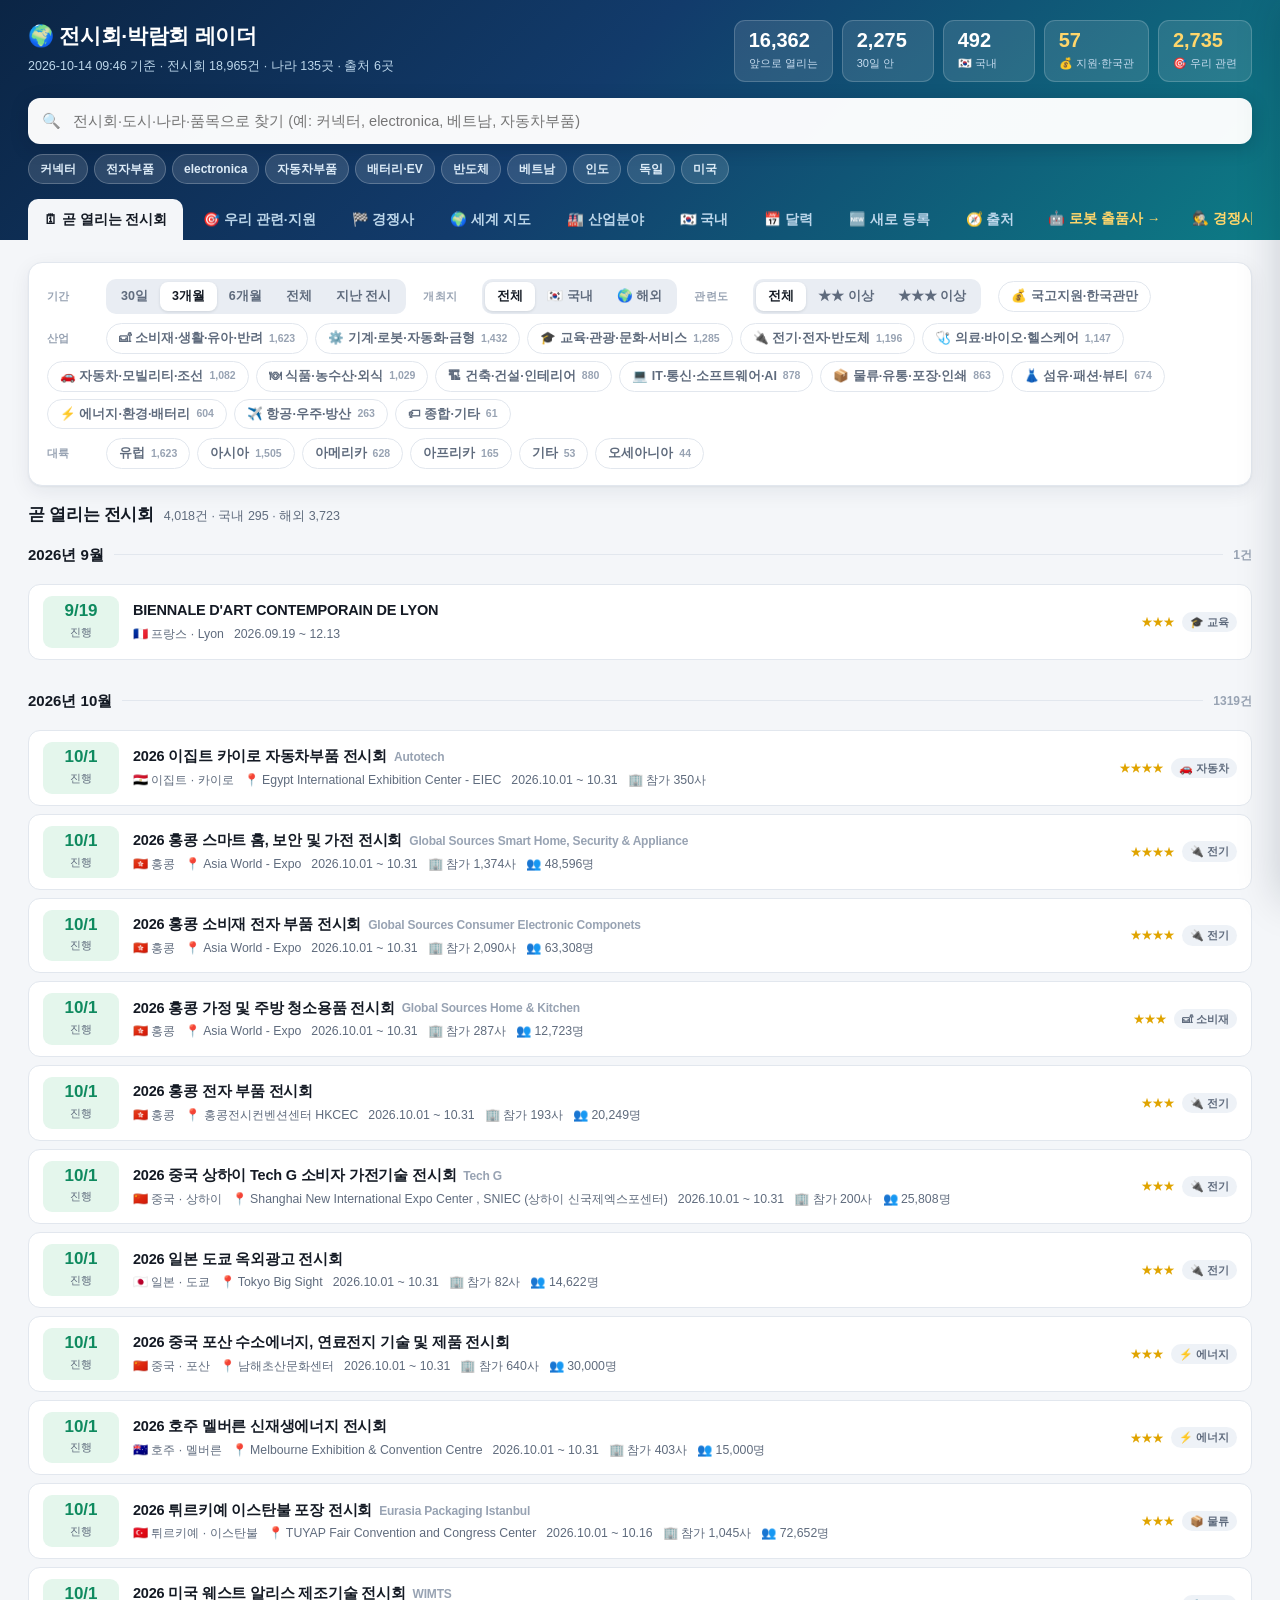
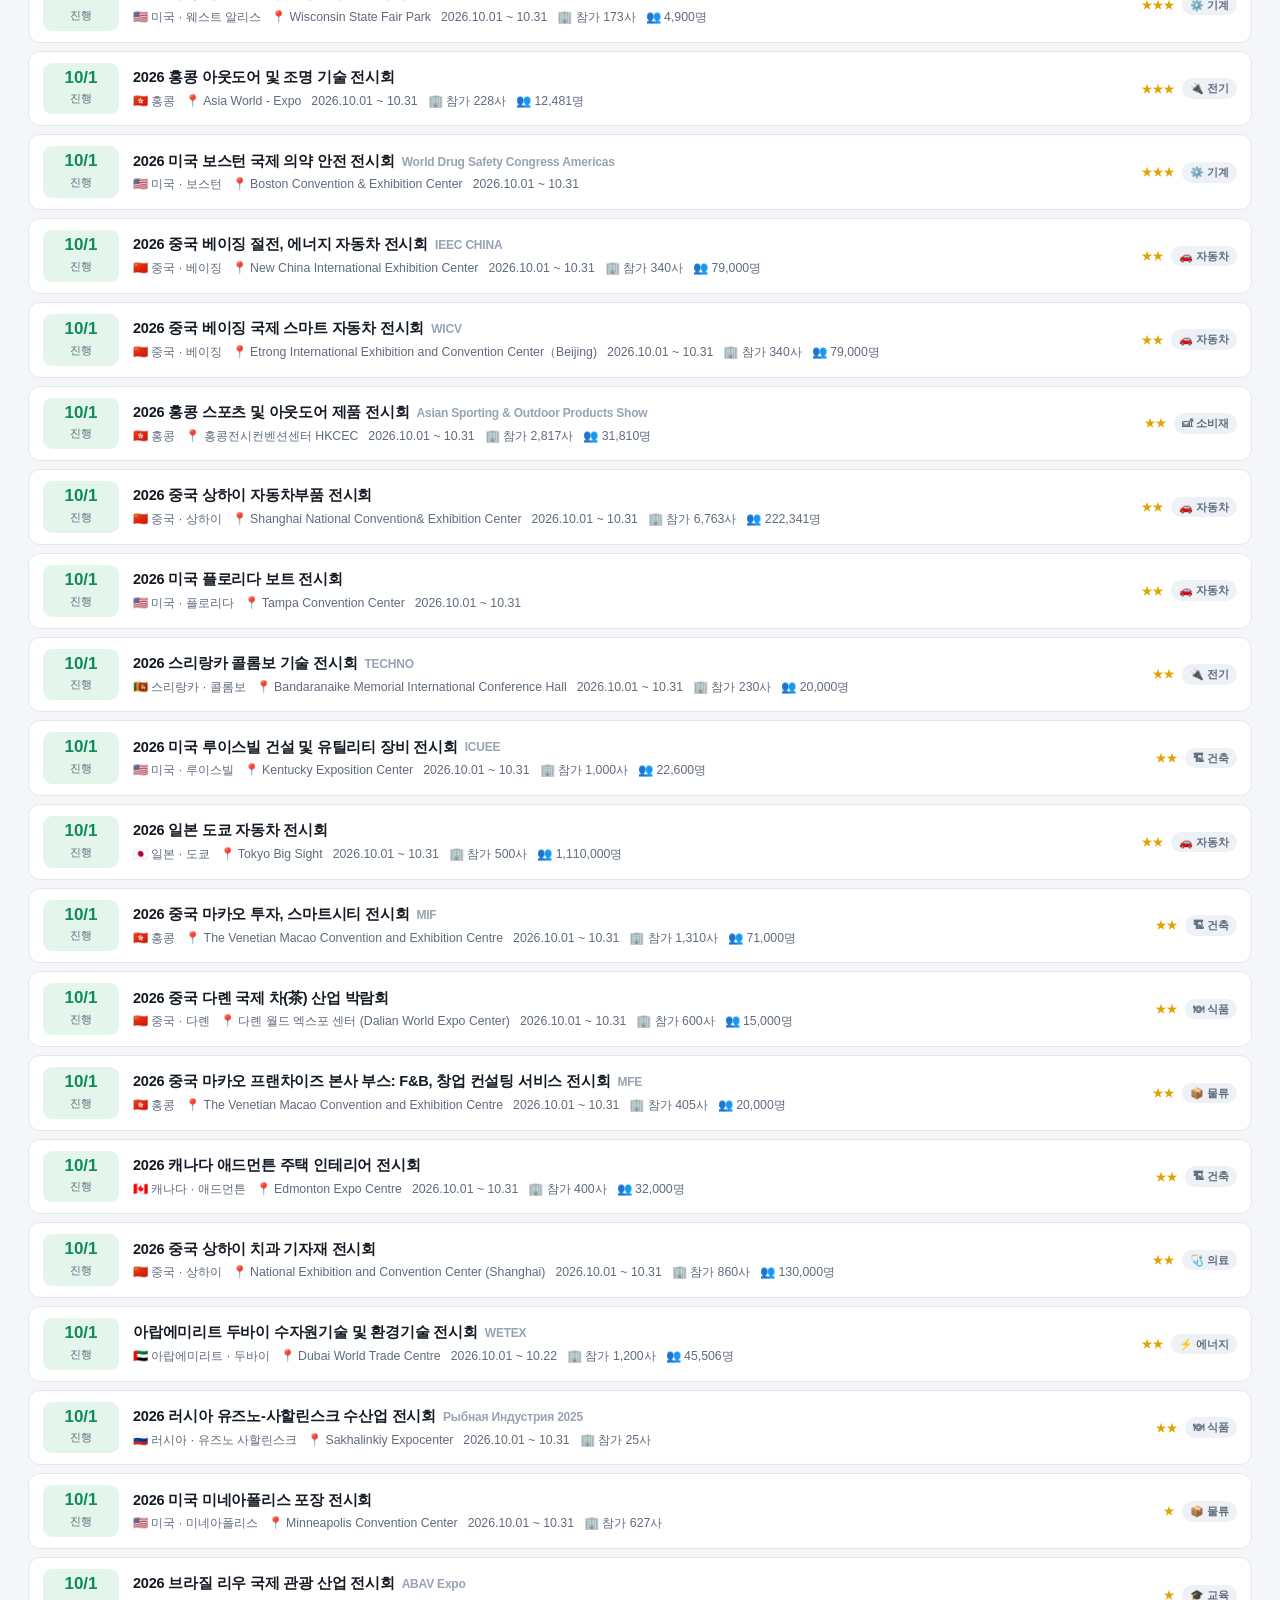
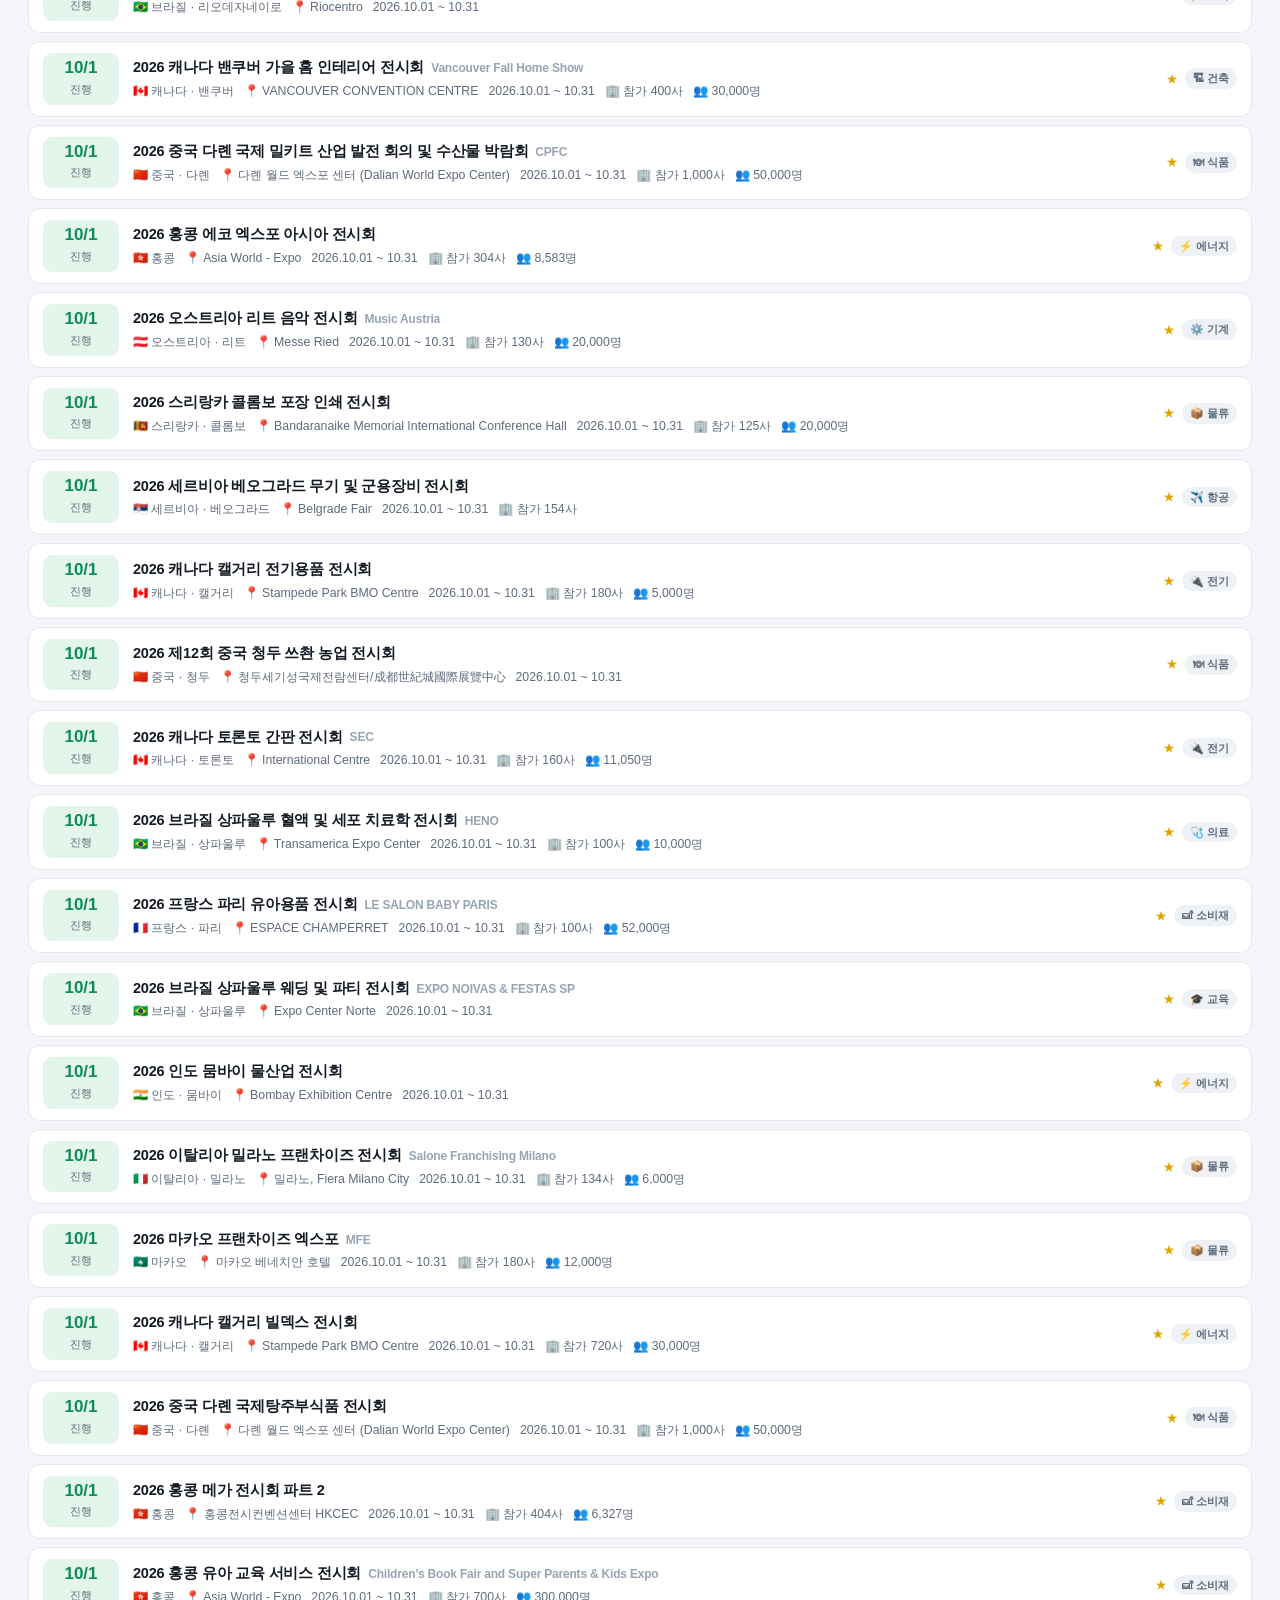
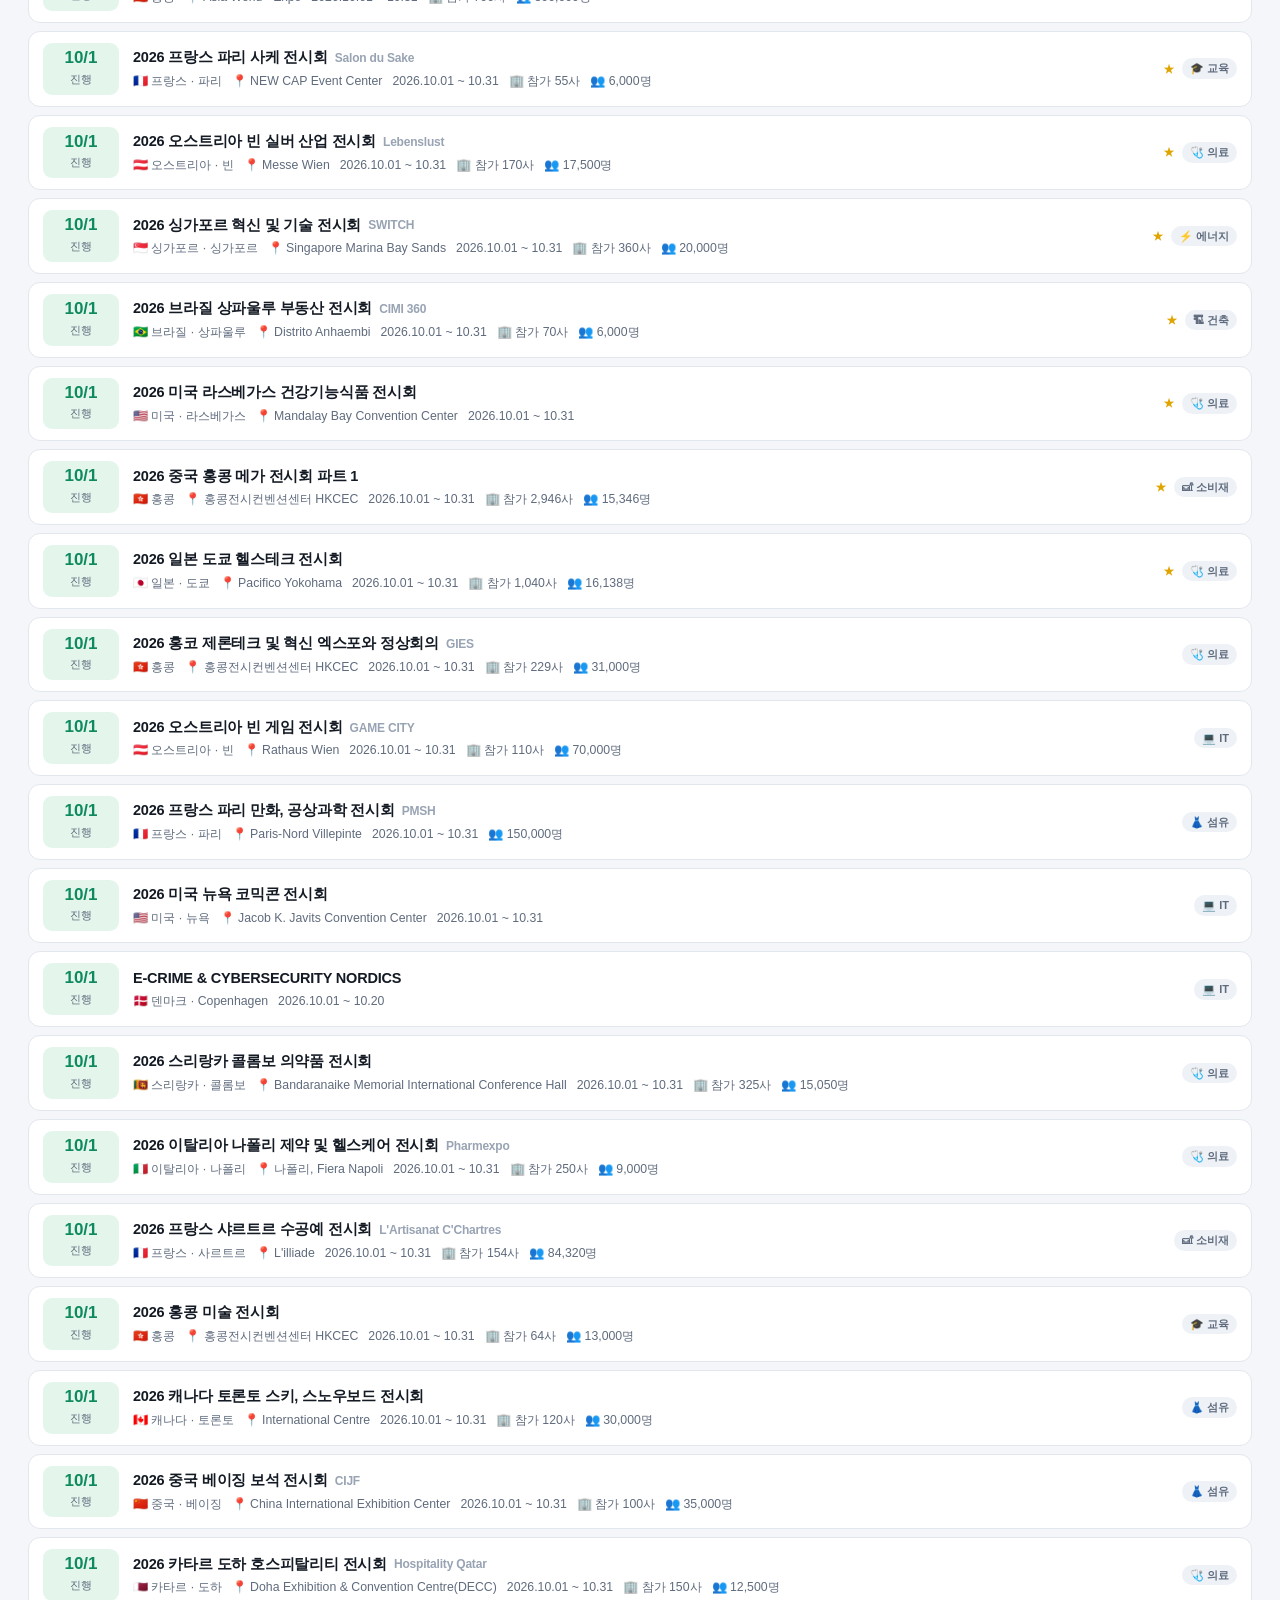
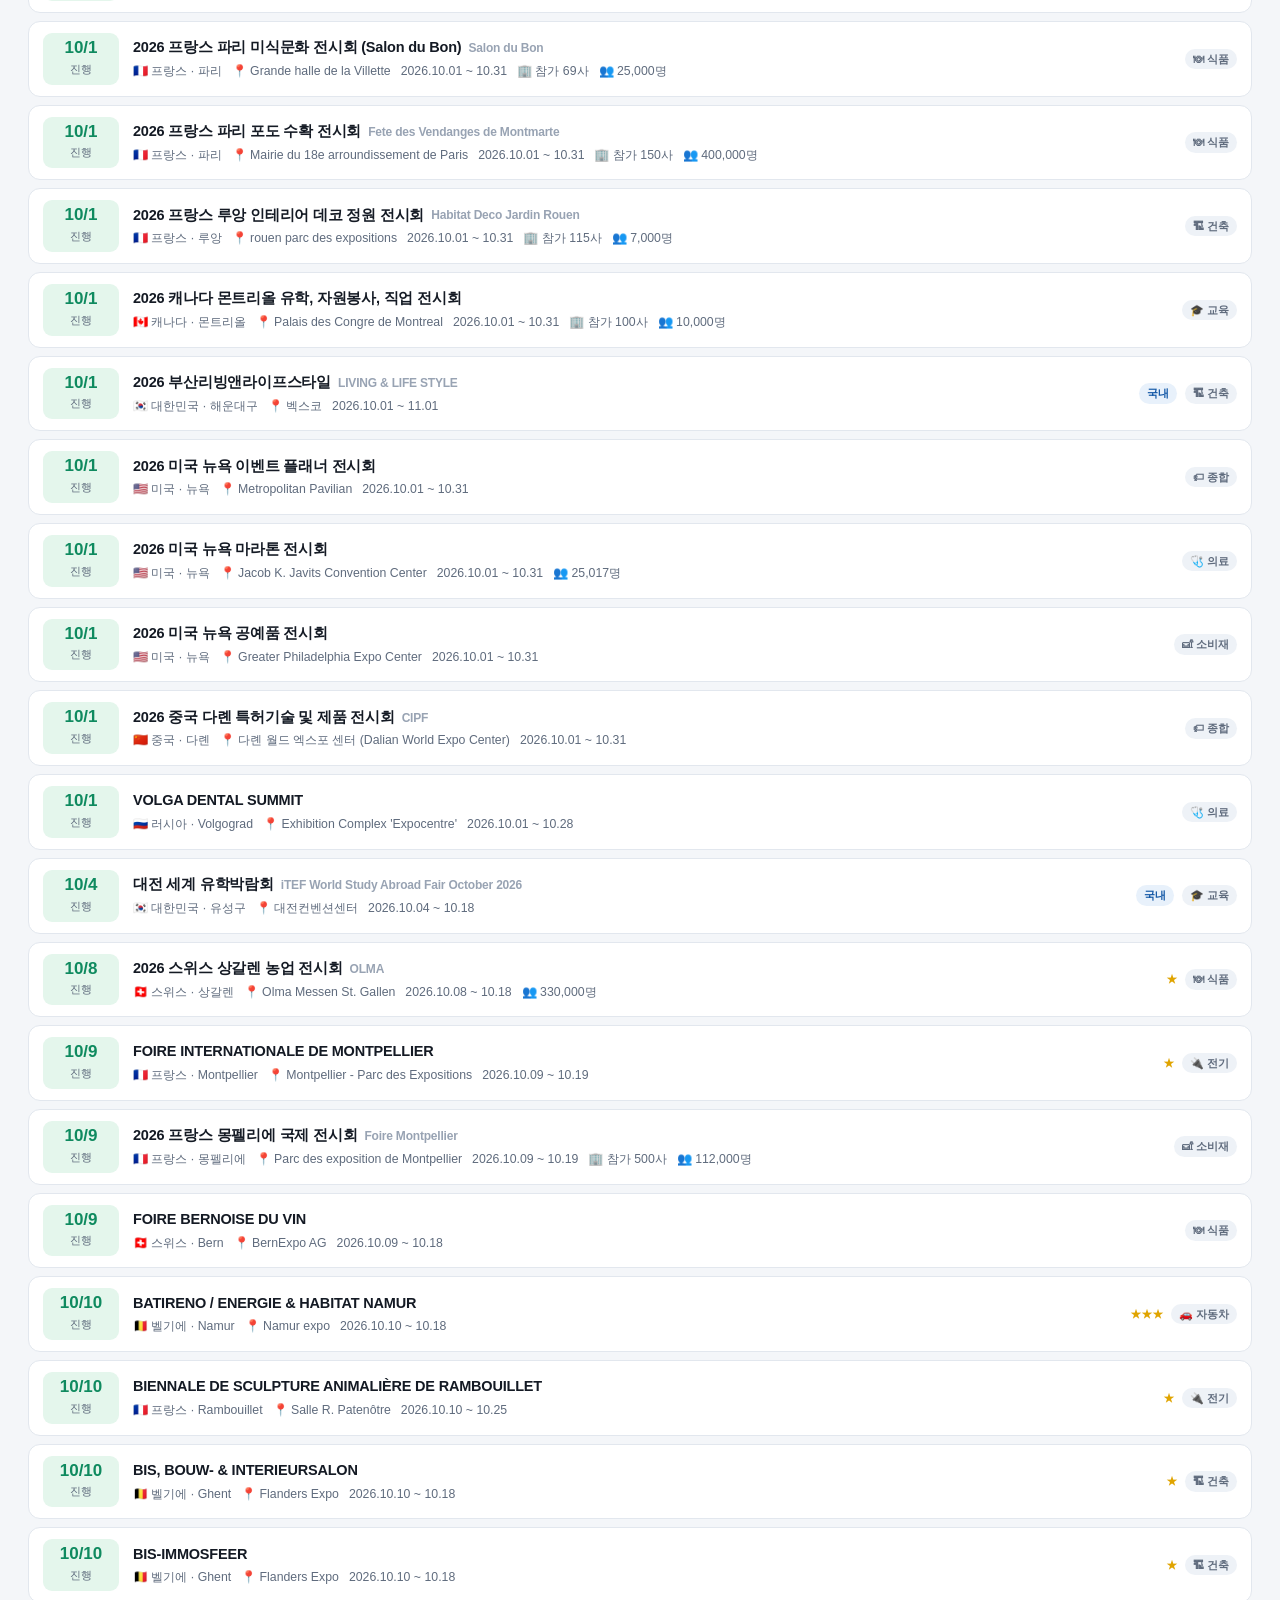
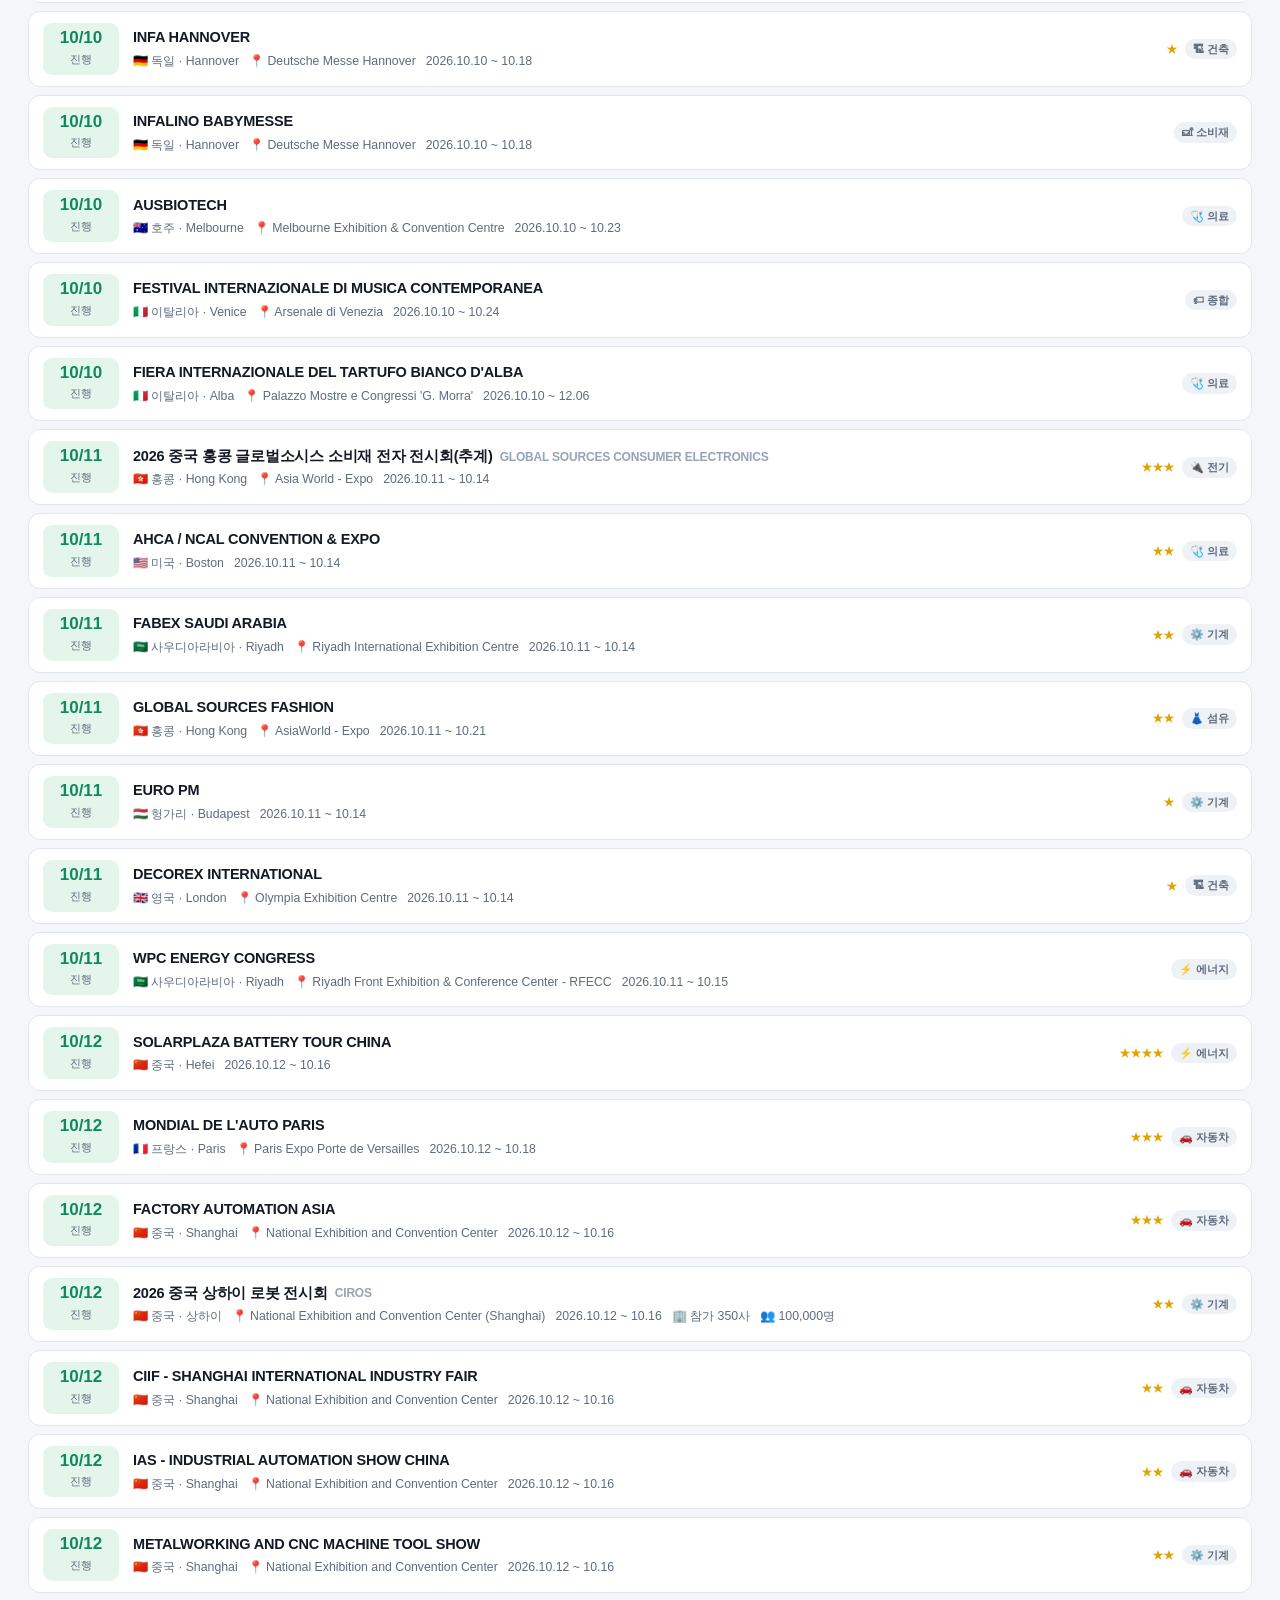
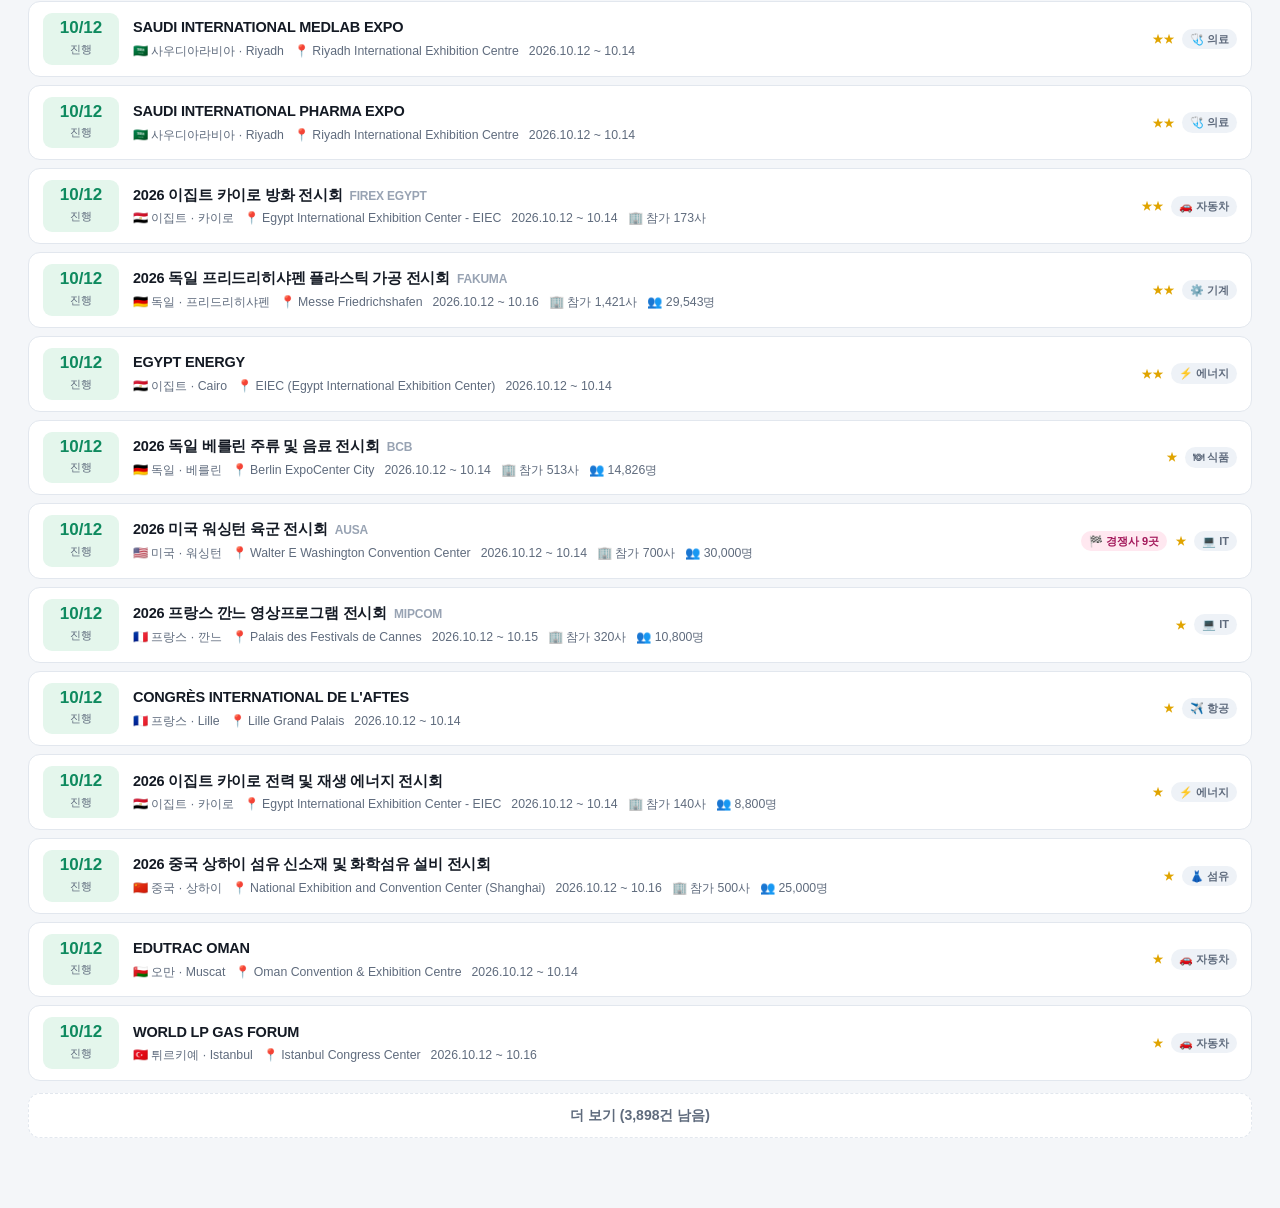
==== index.html @ 95dfa9ca "데이터 갱신 2026-10-14" ====
<!DOCTYPE html>
<html lang="ko">
<head>
<meta charset="utf-8">
<meta name="viewport" content="width=device-width,initial-scale=1">
<title>전시회·박람회 레이더</title>
<link rel="stylesheet" href="styles.css?v=202610140946">
</head>
<body>
<header>
  <div class="hd-top">
    <div class="brand">
      <h1>🌍 전시회·박람회 레이더</h1>
      <p id="subline">불러오는 중…</p>
    </div>
    <div class="kpis" id="kpis"></div>
  </div>
  <div class="gsearch">
    <div class="gsbox">
      <span class="gsicon">🔍</span>
      <input id="gq" type="search" autocomplete="off" spellcheck="false"
             placeholder="전시회·도시·나라·품목으로 찾기 (예: 커넥터, electronica, 베트남, 자동차부품)">
      <button id="gclear" title="지우기" hidden>✕</button>
    </div>
    <div class="gchips" id="gchips"></div>
  </div>
  <nav class="tabs" id="tabs">
    <button data-tab="soon" class="on">🗓 곧 열리는 전시회</button>
    <button data-tab="pick">🎯 우리 관련·지원</button>
    <button data-tab="riv">🏁 경쟁사</button>
    <button data-tab="map">🌍 세계 지도</button>
    <button data-tab="ind">🏭 산업분야</button>
    <button data-tab="kr">🇰🇷 국내</button>
    <button data-tab="cal">📅 달력</button>
    <button data-tab="new">🆕 새로 등록</button>
    <button data-tab="src">🧭 출처</button>
    <a class="tablink" href="robots.html">🤖 로봇 출품사 →</a>
    <a class="tablink" href="traces.html">🕵️ 경쟁사 흔적 →</a>
  </nav>
</header>

<main id="main"></main>

<div class="scrim" id="scrim"></div>
<aside class="drawer" id="drawer"></aside>
<div class="maptip" id="maptip" hidden></div>

<script src="app-data.js?v=202610140946"></script>
<script src="app-geo.js?v=202610140946"></script>
<script src="app.js?v=202610140946"></script>
</body>
</html>
---- styles.css ----
:root{
  --bg:#f4f6f9; --card:#fff; --line:#e2e7ee; --ink:#141a24; --muted:#5f6b7d; --dim:#98a3b3;
  --brand:#1257a6; --brand-soft:#e8f1fb; --ok:#0f8a5f; --warn:#c77700; --danger:#cf3b3b;
  --kr:#1257a6; --ov:#0d7c86;
  --shadow:0 1px 2px rgba(15,30,60,.05), 0 6px 20px rgba(15,30,60,.07);
  --r:14px;
}
*{box-sizing:border-box}
body{margin:0;background:var(--bg);color:var(--ink);
  font-family:-apple-system,BlinkMacSystemFont,"Apple SD Gothic Neo","Pretendard","Noto Sans KR",sans-serif;
  font-size:14px;line-height:1.5;-webkit-font-smoothing:antialiased}
a{color:inherit;text-decoration:none}
button{font:inherit;cursor:pointer;color:inherit}

/* ---------- 헤더 ---------- */
header{background:linear-gradient(135deg,#0b2545,#123b6b 45%,#0d7c86);color:#fff;padding:20px 28px 0}
.hd-top{display:flex;align-items:flex-start;justify-content:space-between;gap:20px;flex-wrap:wrap;max-width:1480px;margin:0 auto}
.brand h1{margin:0;font-size:21px;letter-spacing:-.3px}
.brand p{margin:5px 0 0;color:#bcd6ea;font-size:12.5px}
.kpis{display:flex;gap:9px;flex-wrap:wrap}
.kpi{background:rgba(255,255,255,.11);border:1px solid rgba(255,255,255,.18);border-radius:11px;
  padding:8px 14px;min-width:92px;color:#fff;text-align:left}
.kpi:hover{background:rgba(255,255,255,.2)}
.kpi b{display:block;font-size:20px;line-height:1.15}
.kpi span{font-size:11px;color:#c7dcef}
.kpi.hot b{color:#ffd66b}
.gsearch{max-width:1480px;margin:16px auto 0}
.gsbox{display:flex;align-items:center;gap:10px;background:rgba(255,255,255,.97);border-radius:12px;
  padding:0 14px;height:46px;box-shadow:0 4px 18px rgba(6,20,40,.22)}
.gsicon{font-size:15px;opacity:.65}
.gsbox input{flex:1;border:0;outline:0;background:transparent;font:inherit;font-size:14.5px;color:var(--ink);height:100%;min-width:0}
.gsbox input::-webkit-search-cancel-button{display:none}
#gclear{border:0;background:#eef1f5;color:var(--muted);border-radius:7px;width:24px;height:24px;font-size:12px}
.gchips{display:flex;align-items:center;gap:6px;flex-wrap:wrap;margin-top:10px}
.gchip{background:rgba(255,255,255,.13);border:1px solid rgba(255,255,255,.22);color:#dcebf7;
  border-radius:999px;padding:5px 11px;font-size:12px;font-weight:600;display:inline-flex;align-items:center;gap:6px}
.gchip:hover{background:rgba(255,255,255,.24)}
.gchip b{font-size:10.5px;color:#a9c9e4;font-weight:800}
.gchip.on{background:#fff;color:#123b6b;border-color:#fff}
.gchip.on b{color:var(--brand)}
.tabs{display:flex;gap:4px;max-width:1480px;margin:14px auto 0;overflow-x:auto;scrollbar-width:none}
.tabs::-webkit-scrollbar{display:none}
.tabs button{background:transparent;border:0;color:#bcd6ea;padding:11px 16px;border-radius:10px 10px 0 0;
  font-size:13.5px;font-weight:600;position:relative;top:1px;white-space:nowrap}
.tabs button:hover{color:#fff}
.tabs button.on{background:var(--bg);color:var(--ink)}
.tabs a.tablink{color:#ffd66b;padding:11px 14px;font-weight:700;font-size:13.5px;display:inline-flex;align-items:center;white-space:nowrap;margin-left:auto}
.tabs a.tablink:hover{color:#fff}

/* ---------- 레이아웃 ---------- */
main{max-width:1480px;margin:0 auto;padding:22px 28px 70px}
.sec-title{display:flex;align-items:baseline;gap:10px;margin:0 0 12px;flex-wrap:wrap}
.sec-title h2{margin:0;font-size:17px;letter-spacing:-.3px}
.sec-title small{color:var(--muted);font-size:12.5px}
.card{background:var(--card);border:1px solid var(--line);border-radius:var(--r);box-shadow:var(--shadow)}
.pad{padding:16px 18px}
.note{color:var(--muted);font-size:12.5px}
.empty{padding:44px 20px;text-align:center;color:var(--muted)}
.split{display:grid;grid-template-columns:minmax(0,1fr) 400px;gap:16px;align-items:start}
.split.wide{grid-template-columns:minmax(0,1fr) 340px}
@media(max-width:1080px){.split,.split.wide{grid-template-columns:minmax(0,1fr)}}

/* ---------- 필터 바 ---------- */
.filters{display:flex;flex-direction:column;gap:9px;margin-bottom:16px}
.frow{display:flex;gap:7px;flex-wrap:wrap;align-items:center}
.flabel{font-size:11px;font-weight:800;color:var(--dim);letter-spacing:.4px;min-width:52px}
.chip{background:#fff;border:1px solid var(--line);border-radius:999px;padding:5px 12px;font-size:12.5px;
  font-weight:600;color:var(--muted);display:inline-flex;align-items:center;gap:6px}
.chip:hover{border-color:#b9c6d8;color:var(--ink)}
.chip.on{background:var(--brand);border-color:var(--brand);color:#fff}
.chip.on b{color:#cfe3fa}
.chip b{font-size:10.5px;color:var(--dim);font-weight:800}
.seg{display:inline-flex;background:#e9edf3;border-radius:10px;padding:3px}
.seg button{border:0;background:transparent;border-radius:8px;padding:5px 12px;font-size:12.5px;font-weight:700;color:var(--muted)}
.seg button.on{background:#fff;color:var(--ink);box-shadow:0 1px 3px rgba(20,30,50,.12)}

/* ---------- 목록 ---------- */
.monthhead{display:flex;align-items:center;gap:10px;margin:22px 0 10px;font-weight:800;font-size:15px}
.monthhead:first-child{margin-top:4px}
.monthhead span{color:var(--dim);font-size:12px;font-weight:600}
.monthhead i{flex:1;height:1px;background:var(--line);font-style:normal}
.rows{display:flex;flex-direction:column;gap:8px}
.row{display:grid;grid-template-columns:76px minmax(0,1fr) auto;gap:14px;align-items:center;
  background:var(--card);border:1px solid var(--line);border-radius:12px;padding:11px 14px;text-align:left;width:100%}
.row:hover{border-color:#b9c6d8;box-shadow:var(--shadow)}
.daybox{text-align:center;border-radius:9px;background:#f1f5fa;padding:6px 2px;color:var(--brand)}
.daybox b{display:block;font-size:17px;line-height:1.1}
.daybox span{font-size:10.5px;color:var(--muted)}
.daybox.soon{background:#fdeee2;color:#b4530b}
.daybox.live{background:#e4f6ec;color:#0f8a5f}
.rtitle{font-weight:700;font-size:14.5px;letter-spacing:-.2px;display:flex;align-items:center;gap:7px;flex-wrap:wrap}
.rtitle em{font-style:normal;font-size:12px;color:var(--dim);font-weight:600}
.rmeta{color:var(--muted);font-size:12.3px;margin-top:3px;display:flex;gap:10px;flex-wrap:wrap;align-items:center}
.rright{display:flex;align-items:center;gap:8px;flex-shrink:0}
.flag{font-size:16px}
.tag{border-radius:999px;padding:2px 8px;font-size:11px;font-weight:700;background:#eef2f7;color:var(--muted);white-space:nowrap}
.tag.kr{background:#e8f1fb;color:var(--kr)}
.tag.past{background:#eef0f3;color:#5f6b7d}
.tag.ov{background:#e3f6f7;color:var(--ov)}
.tag.sup{background:#fff3d9;color:#8a5c00}
.tag.ufi{background:#efe9fb;color:#5b3fb5}
.tag.new{background:#e4f6ec;color:#0f8a5f}
.tag.apply{background:#ffe9e5;color:#c0392b}
.stars{color:#e0a400;font-size:12px;letter-spacing:-1px;white-space:nowrap}
.more{width:100%;margin-top:12px;background:#fff;border:1px dashed var(--line);border-radius:12px;padding:11px;
  color:var(--muted);font-weight:700}
.more:hover{border-color:var(--brand);color:var(--brand)}

/* ---------- 지도 ---------- */
.mapwrap{position:relative;background:linear-gradient(180deg,#f7fbff,#eef4fa);border-radius:var(--r);overflow:hidden}
.mapwrap svg{display:block;width:100%;height:auto}
.mapwrap path.cn{stroke:#fff;stroke-width:.6;cursor:pointer;transition:fill .12s}
.mapwrap path.cn:hover{fill:#96b9dd !important}
.mapwrap path.cn.on{stroke:#0b2545;stroke-width:1.2}
.mapwrap circle.dot{fill:#0d7c86;fill-opacity:.55;stroke:#fff;stroke-width:.8;cursor:pointer}
.maptip{position:fixed;z-index:60;background:#0b2545;color:#fff;border-radius:9px;padding:7px 11px;font-size:12.5px;
  pointer-events:none;box-shadow:0 8px 24px rgba(5,20,40,.3);max-width:260px}
.legend{display:flex;gap:12px;align-items:center;flex-wrap:wrap;margin-top:10px;color:var(--muted);font-size:12px}
.legend i{display:inline-block;width:18px;height:10px;border-radius:2px;margin-right:4px;vertical-align:-1px}

/* ---------- 달력 ---------- */
.calgrid{display:grid;grid-template-columns:repeat(7,minmax(0,1fr));gap:6px}
.calhead{font-size:11.5px;font-weight:800;color:var(--dim);text-align:center;padding:4px 0}
.calcell{min-height:96px;background:#fff;border:1px solid var(--line);border-radius:10px;padding:6px 7px;overflow:hidden}
.calcell.out{background:#f8fafc;opacity:.55}
.calcell.today{border-color:var(--brand);box-shadow:0 0 0 2px var(--brand-soft)}
.calday{font-size:11.5px;font-weight:800;color:var(--muted)}
.calday.sun{color:#cf3b3b}
.calev{display:block;width:100%;text-align:left;font-size:11px;border:0;background:#eef2f7;border-radius:5px;
  padding:2px 5px;margin-top:3px;white-space:nowrap;overflow:hidden;text-overflow:ellipsis;font-weight:600}
.calev.kr{background:#e8f1fb;color:var(--kr)}
.calev.ov{background:#e3f6f7;color:var(--ov)}
.calnav{display:flex;align-items:center;gap:8px}
.calnav button{background:#fff;border:1px solid var(--line);border-radius:9px;padding:5px 11px;font-weight:700}

/* ---------- 막대·표 ---------- */
.bars{display:flex;flex-direction:column;gap:6px}
.bar{display:grid;grid-template-columns:150px minmax(0,1fr) 54px;gap:10px;align-items:center;
  background:transparent;border:0;padding:3px 0;text-align:left;width:100%}
.bar:hover .barfill{filter:brightness(.92)}
.barname{font-size:12.8px;font-weight:700;white-space:nowrap;overflow:hidden;text-overflow:ellipsis}
.bartrack{display:block;background:#e9edf3;border-radius:6px;height:14px;overflow:hidden}
.barfill{display:block;height:100%;min-width:2px;background:linear-gradient(90deg,#1257a6,#0d7c86);border-radius:6px}
.barval{font-size:12px;color:var(--muted);text-align:right;font-variant-numeric:tabular-nums}
.bar.on .barname{color:var(--brand)}

/* ---------- 상세 서랍 ---------- */
.scrim{position:fixed;inset:0;background:rgba(10,20,35,.42);opacity:0;pointer-events:none;transition:opacity .18s;z-index:40}
.scrim.on{opacity:1;pointer-events:auto}
.drawer{position:fixed;top:0;right:0;height:100%;width:min(540px,100%);background:var(--bg);z-index:50;
  transform:translateX(102%);transition:transform .22s ease;overflow-y:auto;box-shadow:-12px 0 40px rgba(10,20,40,.18)}
.drawer.on{transform:none}
.dhead{background:linear-gradient(135deg,#0b2545,#12556b);color:#fff;padding:20px 22px}
.dhead h3{margin:0 0 6px;font-size:18px;letter-spacing:-.3px}
.dhead p{margin:0;color:#bcd6ea;font-size:12.5px}
.dclose{position:absolute;top:14px;right:16px;background:rgba(255,255,255,.16);border:0;color:#fff;
  border-radius:9px;width:30px;height:30px;font-size:14px}
.dbody{padding:18px 22px 60px;display:flex;flex-direction:column;gap:14px}
.dfacts{display:grid;grid-template-columns:76px minmax(0,1fr);gap:7px 12px;font-size:13px}
.dfacts dt{color:var(--dim);font-weight:700;font-size:12px}
.dfacts dd{margin:0}
.dlinks{display:flex;gap:8px;flex-wrap:wrap}
.dlink{background:var(--brand);color:#fff;border-radius:10px;padding:9px 14px;font-weight:700;font-size:13px}
.dlink.alt{background:#fff;color:var(--brand);border:1px solid var(--line)}
.dsum{background:#fff;border:1px solid var(--line);border-radius:12px;padding:14px 16px;font-size:13.2px;line-height:1.65}

/* ---------- 출처 ---------- */
.srcgrid{display:grid;grid-template-columns:repeat(auto-fill,minmax(280px,1fr));gap:12px}
.srccard{background:#fff;border:1px solid var(--line);border-radius:12px;padding:14px 16px}
.srccard b{font-size:14px}
.srccard .n{font-size:22px;font-weight:800;color:var(--brand)}
.srccard.bad{border-color:#f3c4c4;background:#fff7f7}

@media(max-width:720px){
  header{padding:16px 16px 0}
  main{padding:16px 16px 60px}
  .row{grid-template-columns:58px minmax(0,1fr);gap:10px}
  .rright{grid-column:2;justify-content:flex-start;flex-wrap:wrap}
  .bar{grid-template-columns:110px minmax(0,1fr) 46px}
  .calcell{min-height:64px}
  .kpi{min-width:78px;padding:7px 11px}
}

/* ---------- 경쟁사 ---------- */
.tag.riv{background:#ffe8f0;color:#a3185a}
.rivline{display:flex;gap:6px;flex-wrap:wrap;align-items:center;margin:-4px 0 4px 90px}
.rivbadge{background:#fff;border:1px solid #f0c7d8;color:#a3185a;border-radius:999px;padding:2px 9px;font-size:11.5px;font-weight:700}
.rivbadge.core{background:#a3185a;border-color:#a3185a;color:#fff}
.rivbadge b{font-weight:800;opacity:.85;font-size:11px}
.rivsearch{border:1px dashed var(--line);border-radius:999px;padding:2px 9px;font-size:11.5px;color:var(--muted);font-weight:600}
.rivsearch:hover{border-color:var(--brand);color:var(--brand)}
.chip.ghost{opacity:.62}
.lnk{color:var(--brand);font-weight:700;text-decoration:underline}
@media(max-width:720px){.rivline{margin-left:0}}

/* ---------- 경쟁사: 전시회 밀집도 카드 ---------- */
.frows{display:flex;flex-direction:column;gap:8px}
.frow-card{display:grid;grid-template-columns:78px minmax(0,1fr) 78px;gap:14px;align-items:center;
  background:var(--card);border:1px solid var(--line);border-radius:12px;padding:12px 14px;text-align:left;width:100%}
.frow-card:hover{border-color:#a3185a;box-shadow:var(--shadow)}
.frow-card.watch{border-color:#f0c7d8;background:#fffafc}
.fc-n{text-align:center;background:#ffe8f0;color:#a3185a;border-radius:10px;padding:8px 2px;font-size:20px;font-weight:800;line-height:1.05}
.fc-n em{display:block;font-style:normal;font-size:10.5px;font-weight:700;opacity:.8}
.fc-t{font-weight:800;font-size:14.5px;display:block}
.fc-m{display:block;color:var(--muted);font-size:12.3px;margin-top:2px}
.fc-d{text-align:center;color:var(--muted);font-weight:800;font-size:15px}
.fc-d em{display:block;font-style:normal;font-size:10.5px;font-weight:700;opacity:.7}
.discgrid{display:grid;grid-template-columns:repeat(auto-fill,minmax(250px,1fr));gap:10px}
.disccard{background:#fff;border:1px solid var(--line);border-radius:12px;padding:12px 14px}
.disccard b{font-size:13.5px}
.disccard .note{margin-top:6px;display:flex;gap:5px;flex-wrap:wrap}
.exlist{display:flex;flex-direction:column;gap:5px;margin-top:8px}
.exrow{display:flex;align-items:center;gap:8px;background:#fff;border:1px solid var(--line);
  border-radius:9px;padding:7px 11px;font-size:13px}
.exrow.riv{border-color:#f0c7d8;background:#fffafc;font-weight:700}
.exrow.conn{border-color:#dbe7f5;background:#fafcff}
.exrow>span:first-child{flex:1;min-width:0;overflow:hidden;text-overflow:ellipsis;white-space:nowrap}
.chip.core{border-color:#a3185a;color:#a3185a}
.chip.core.on{background:#a3185a;border-color:#a3185a;color:#fff}
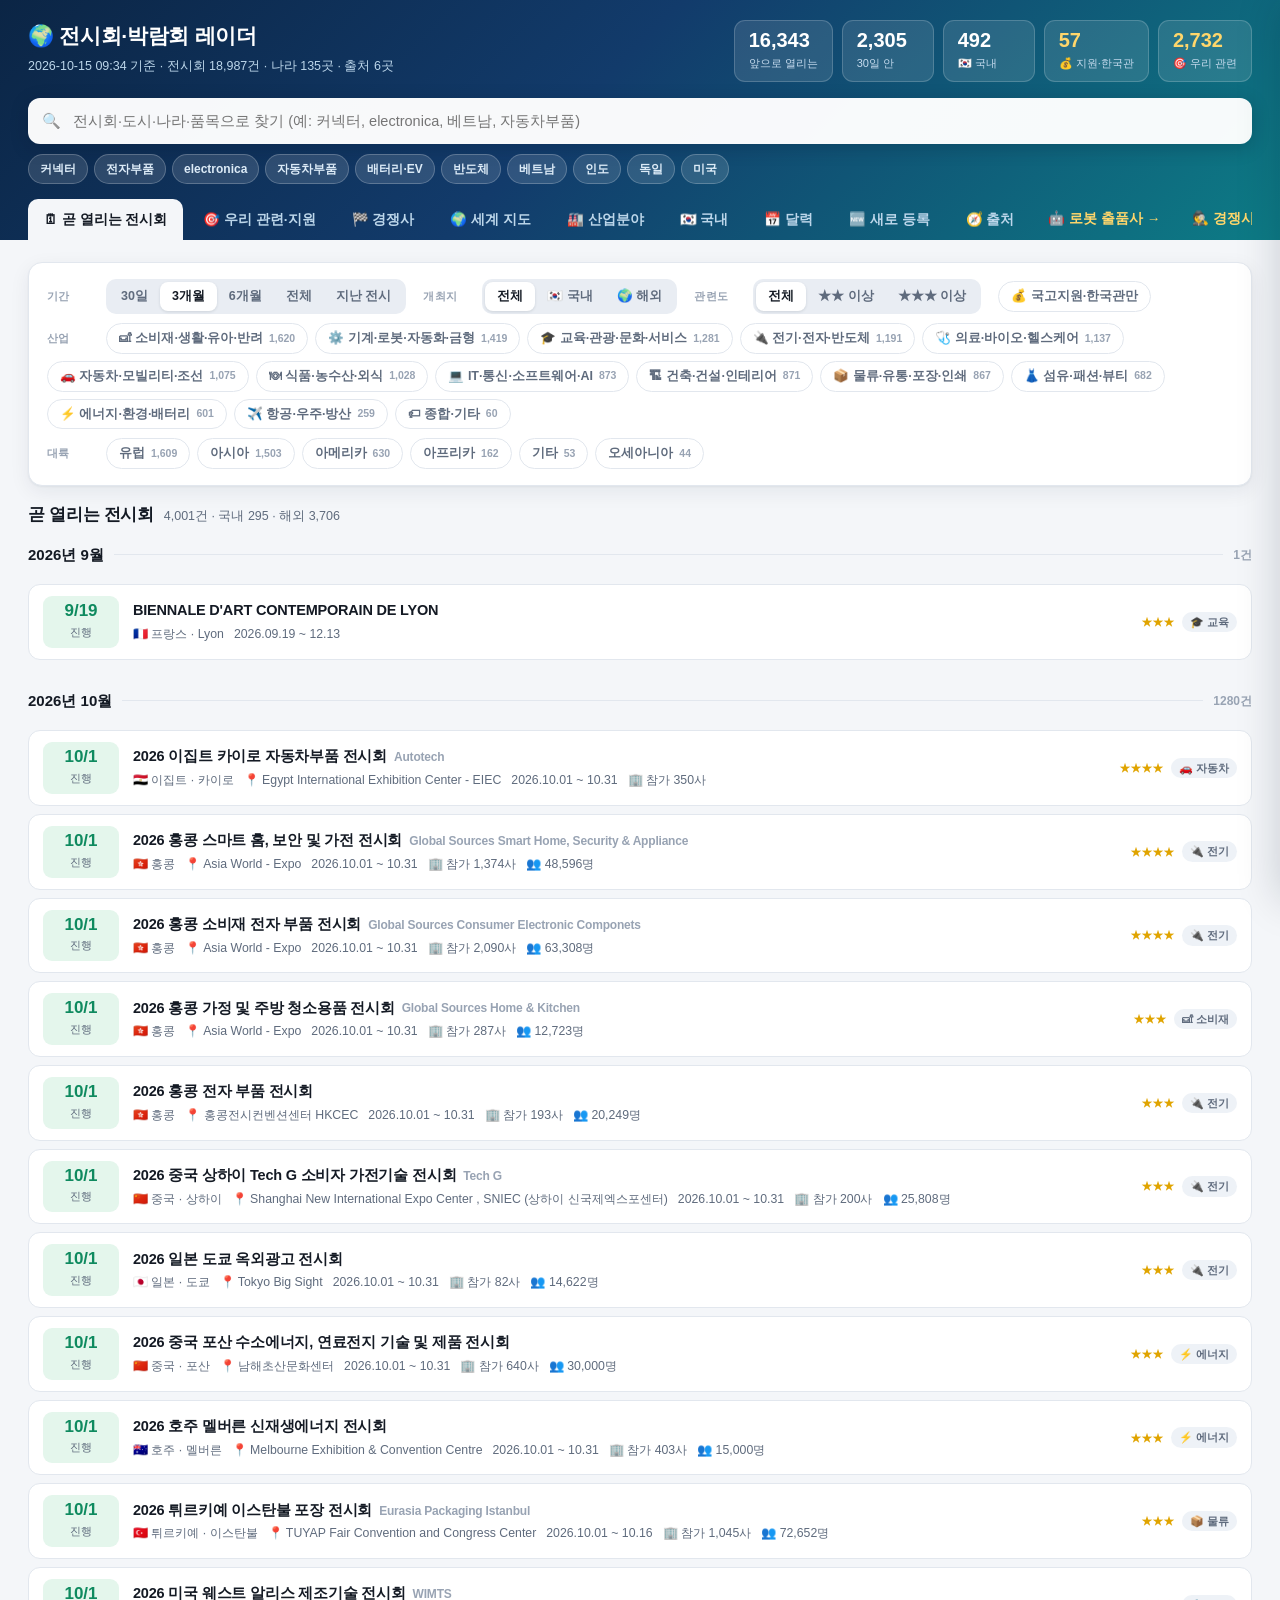
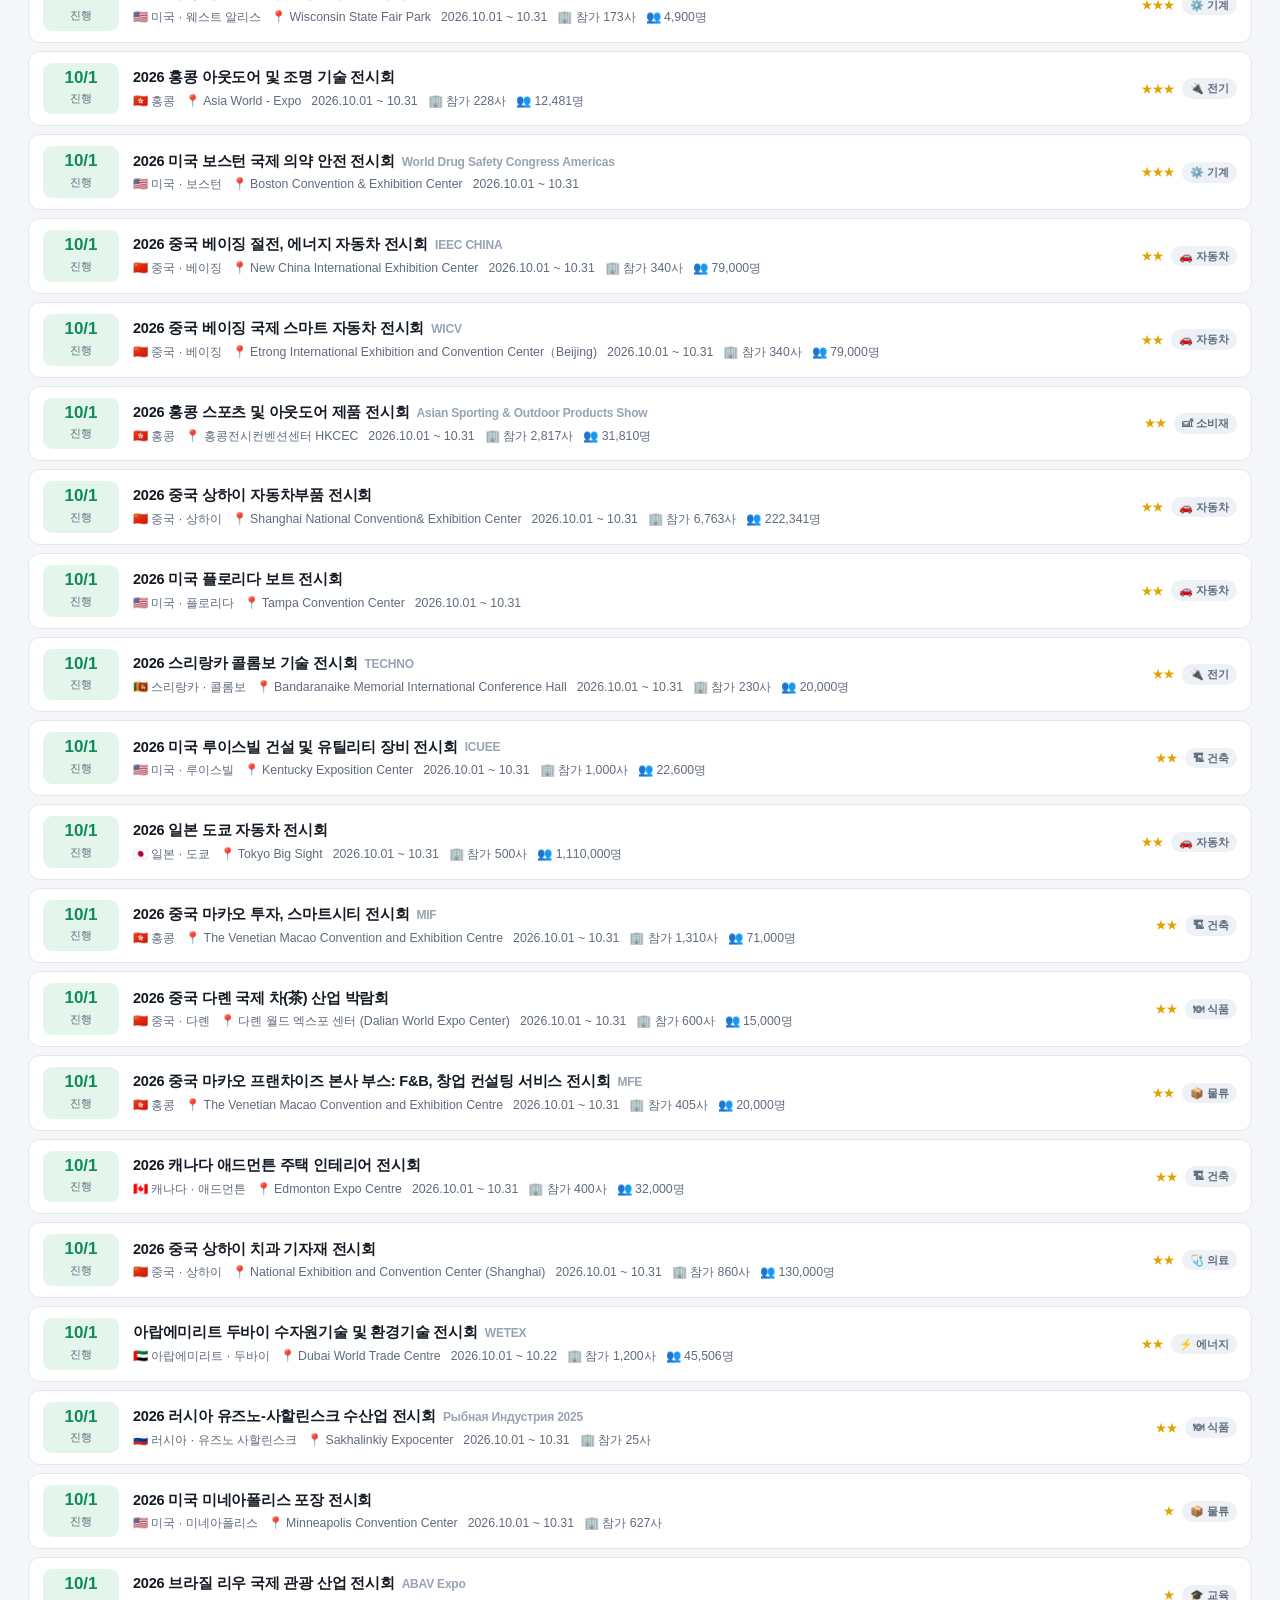
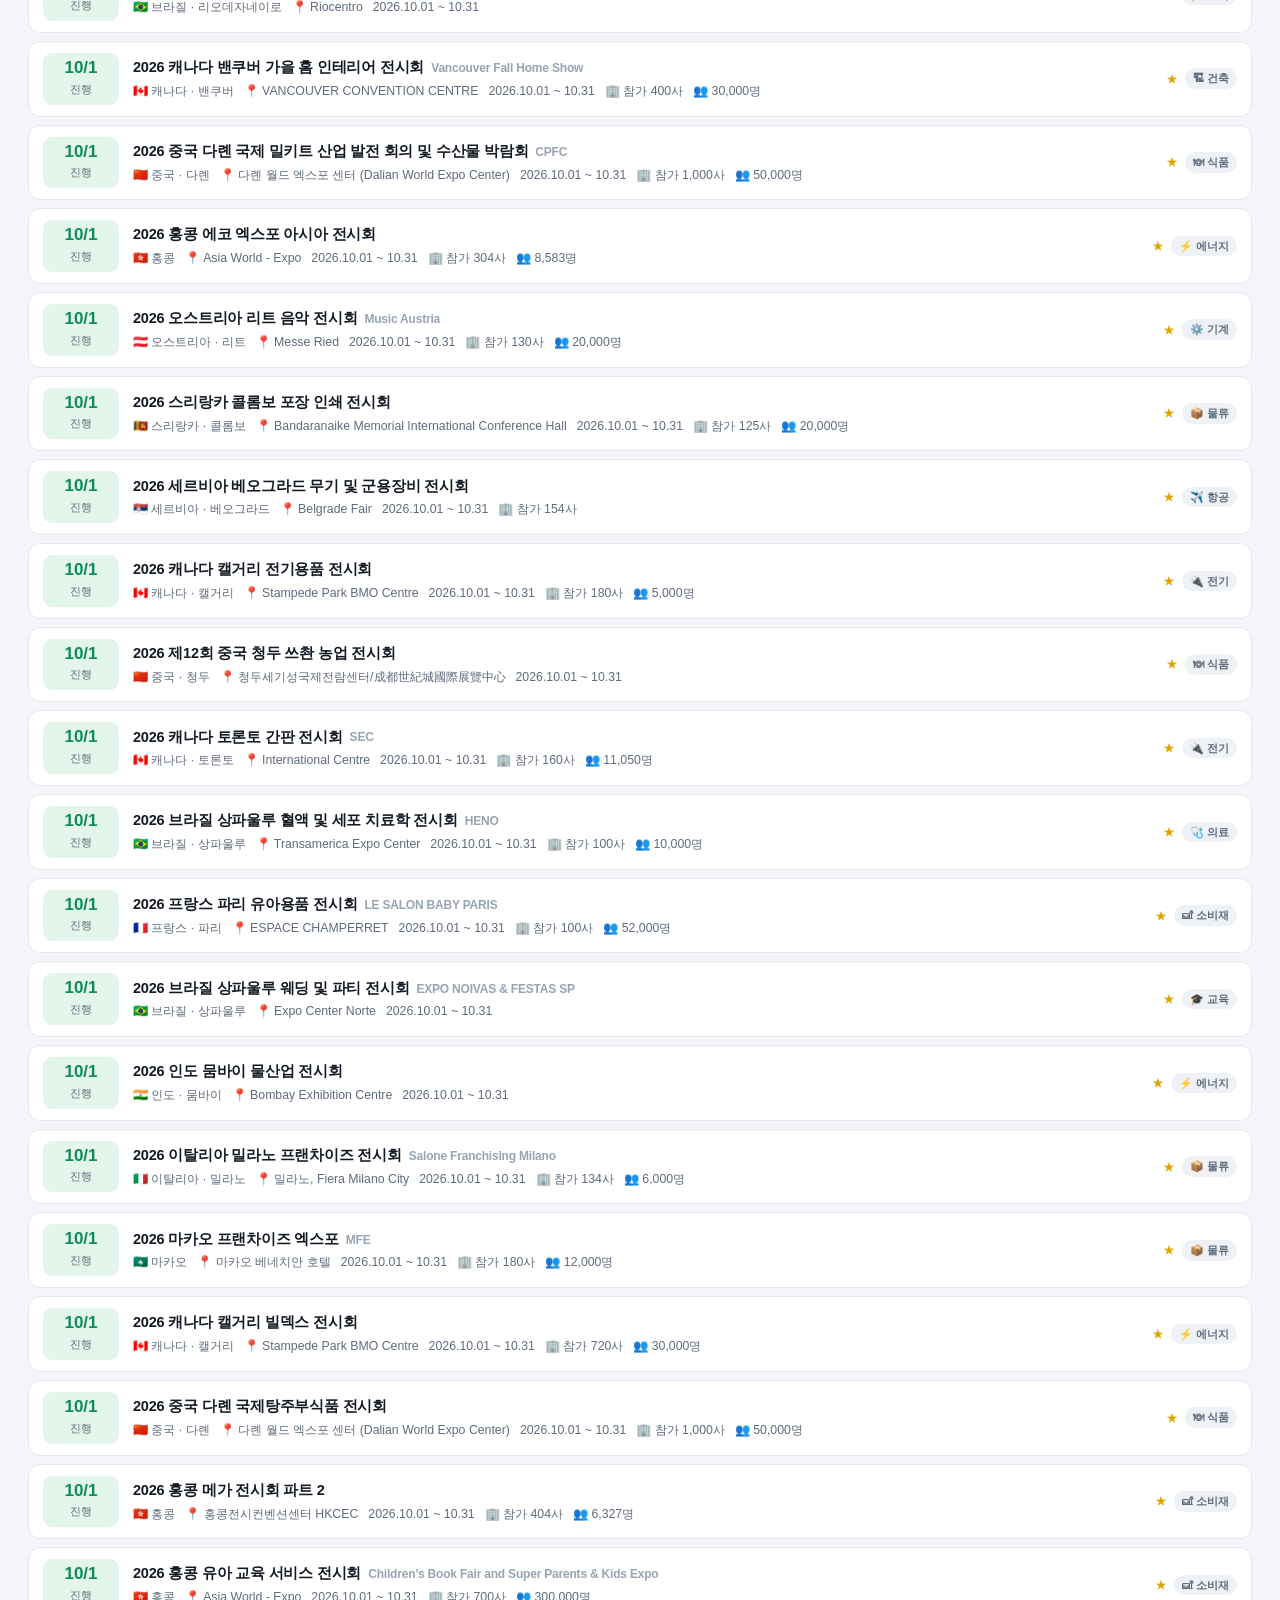
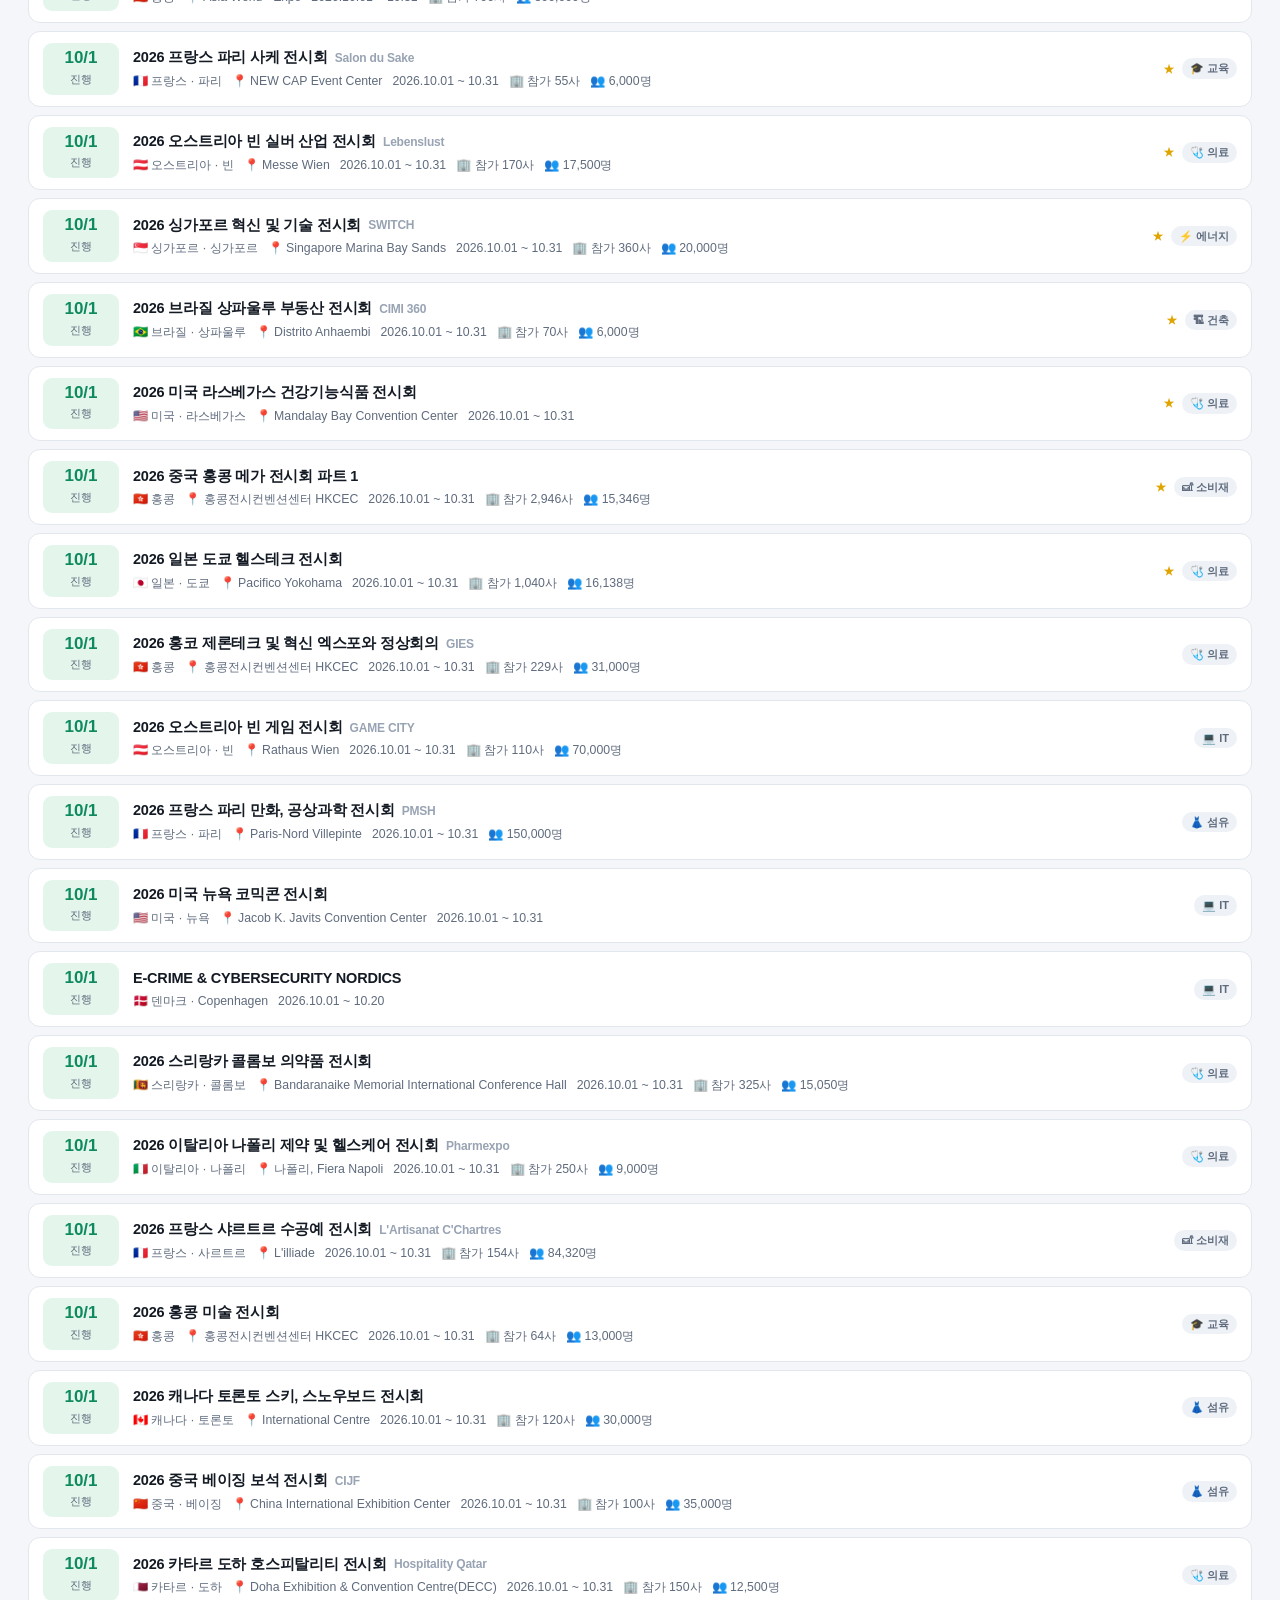
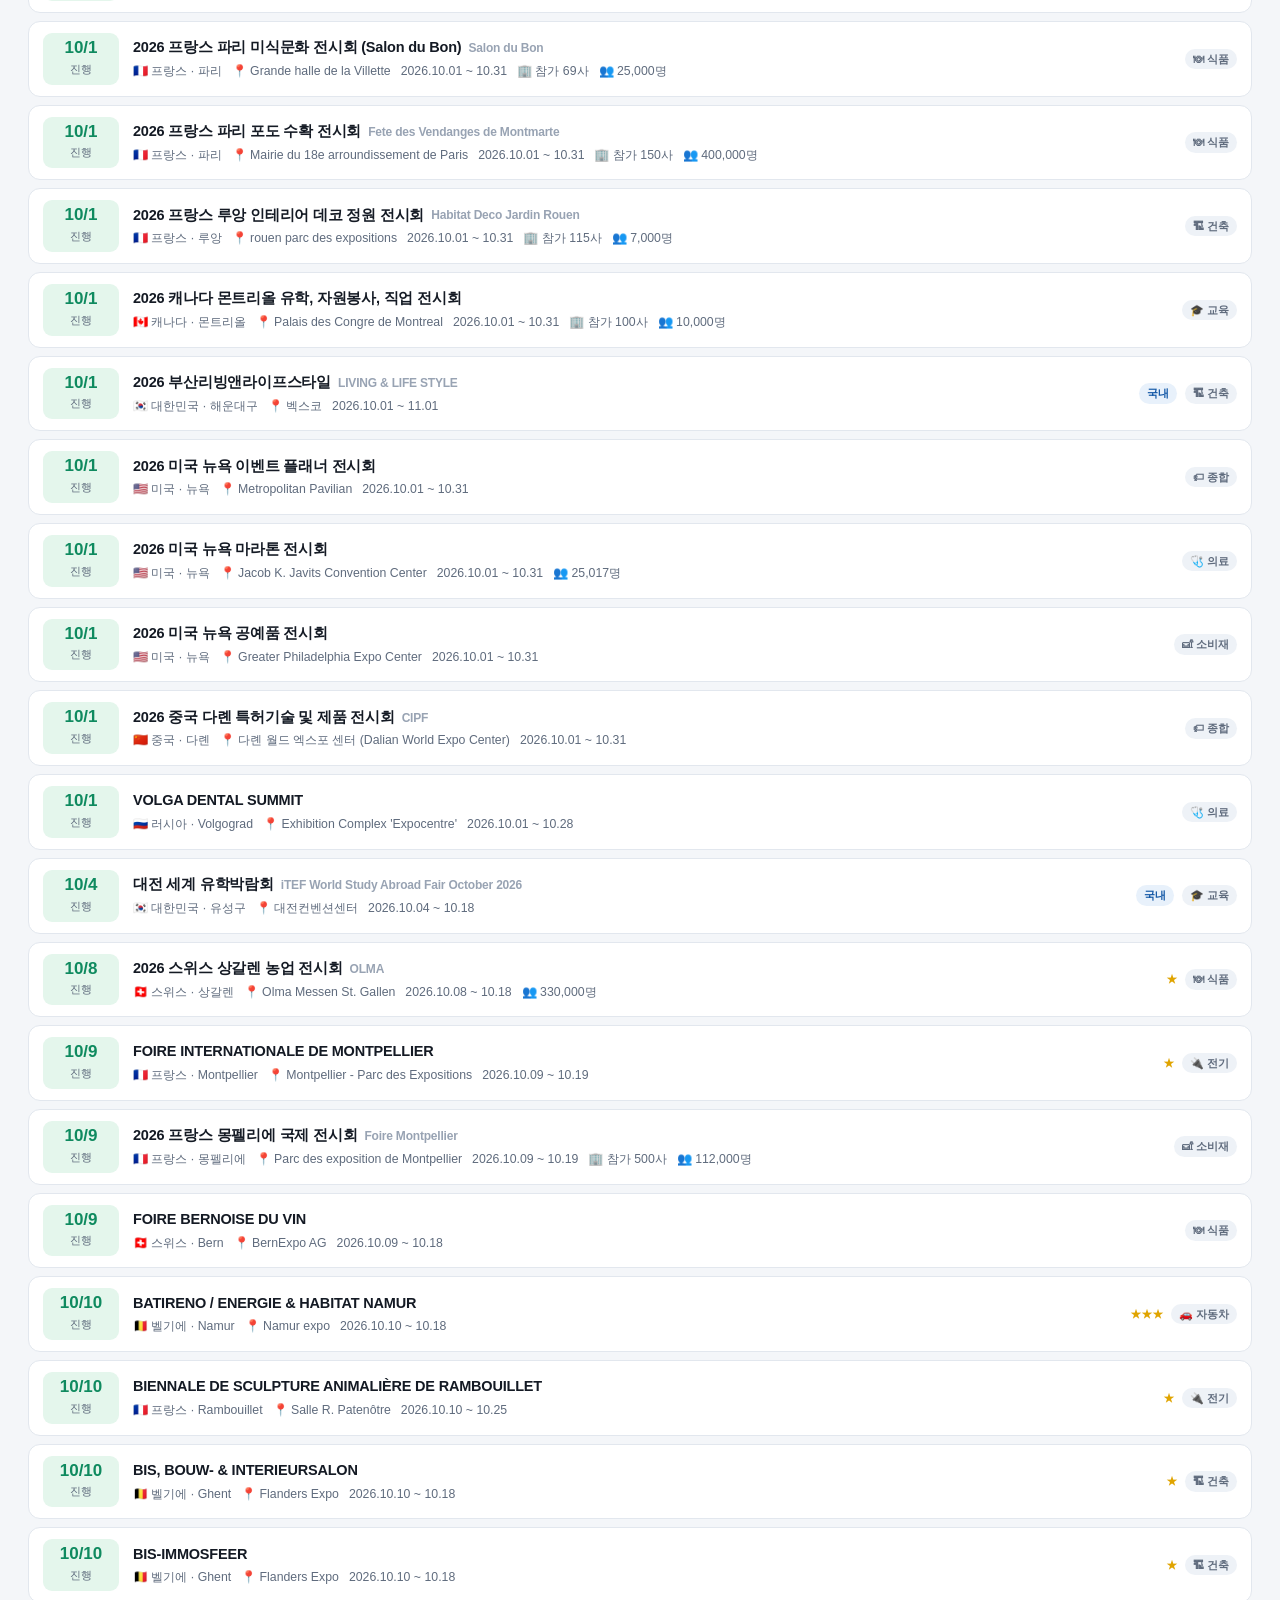
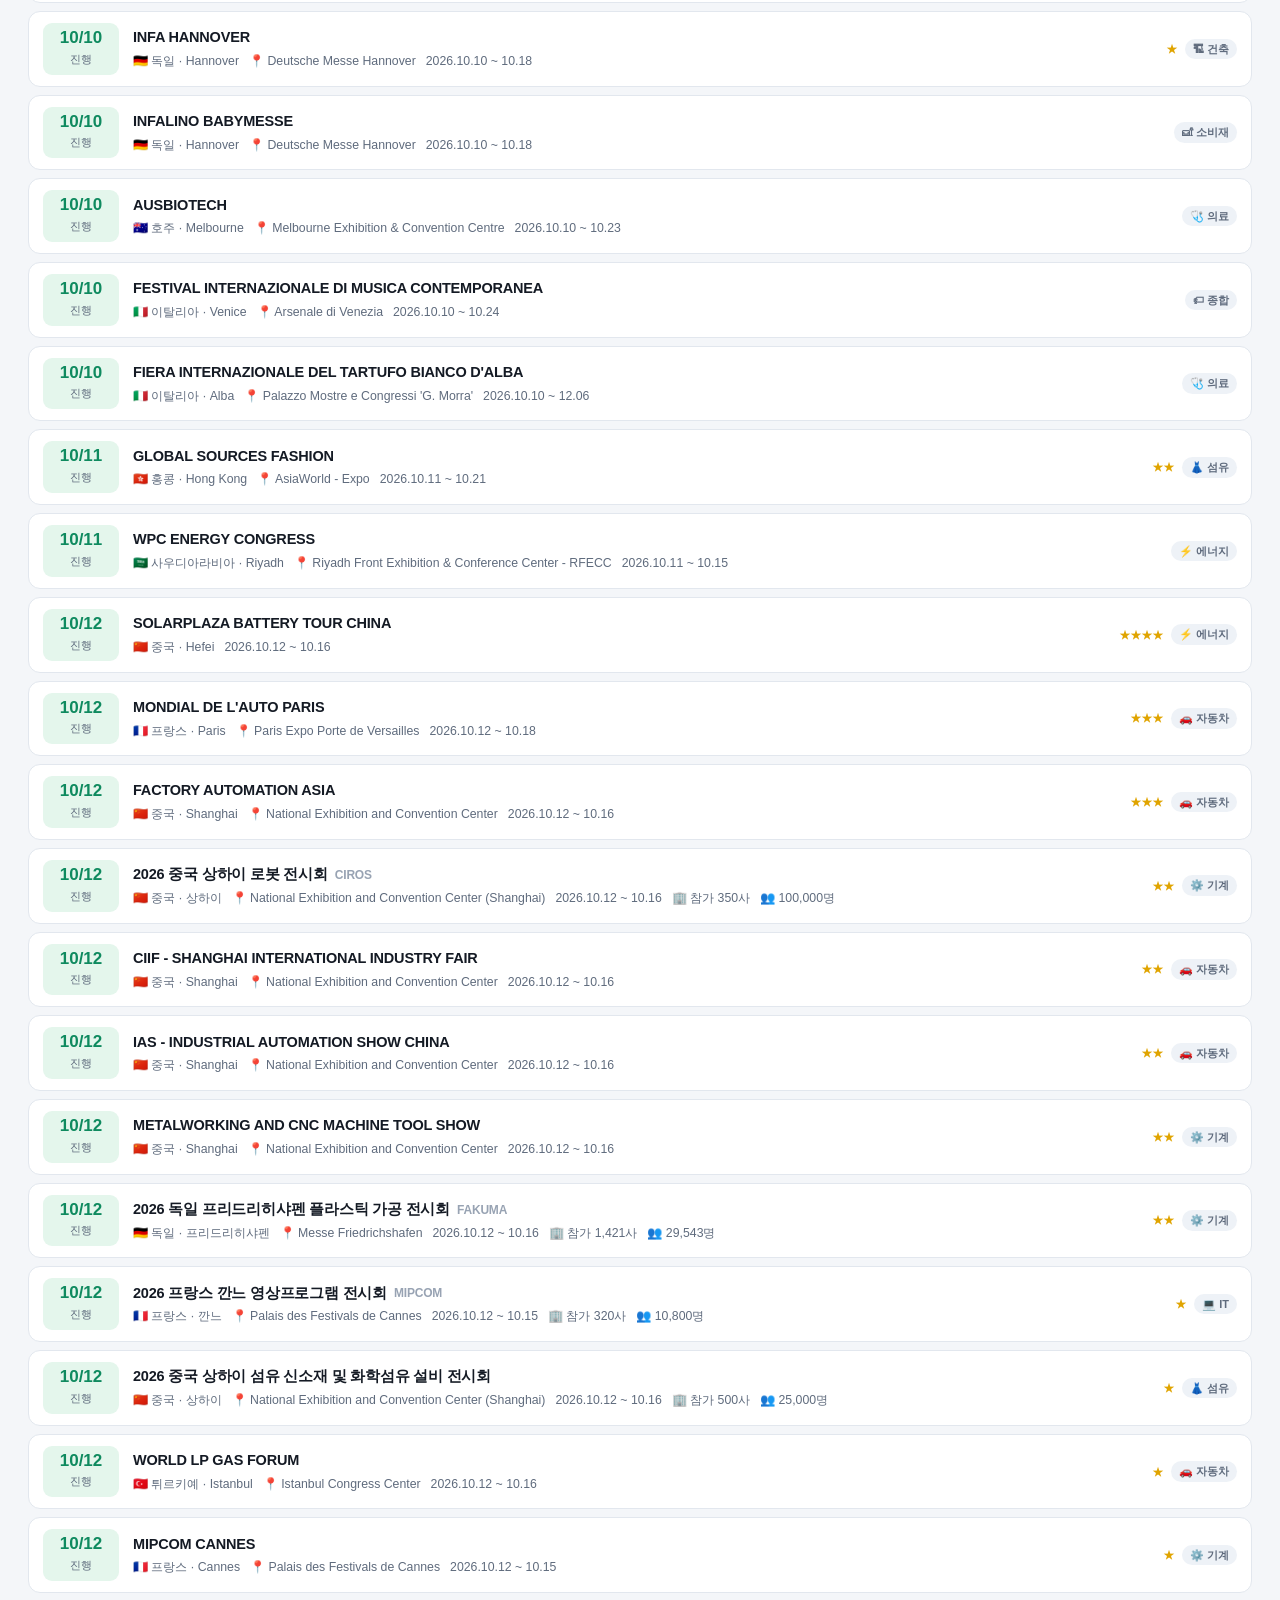
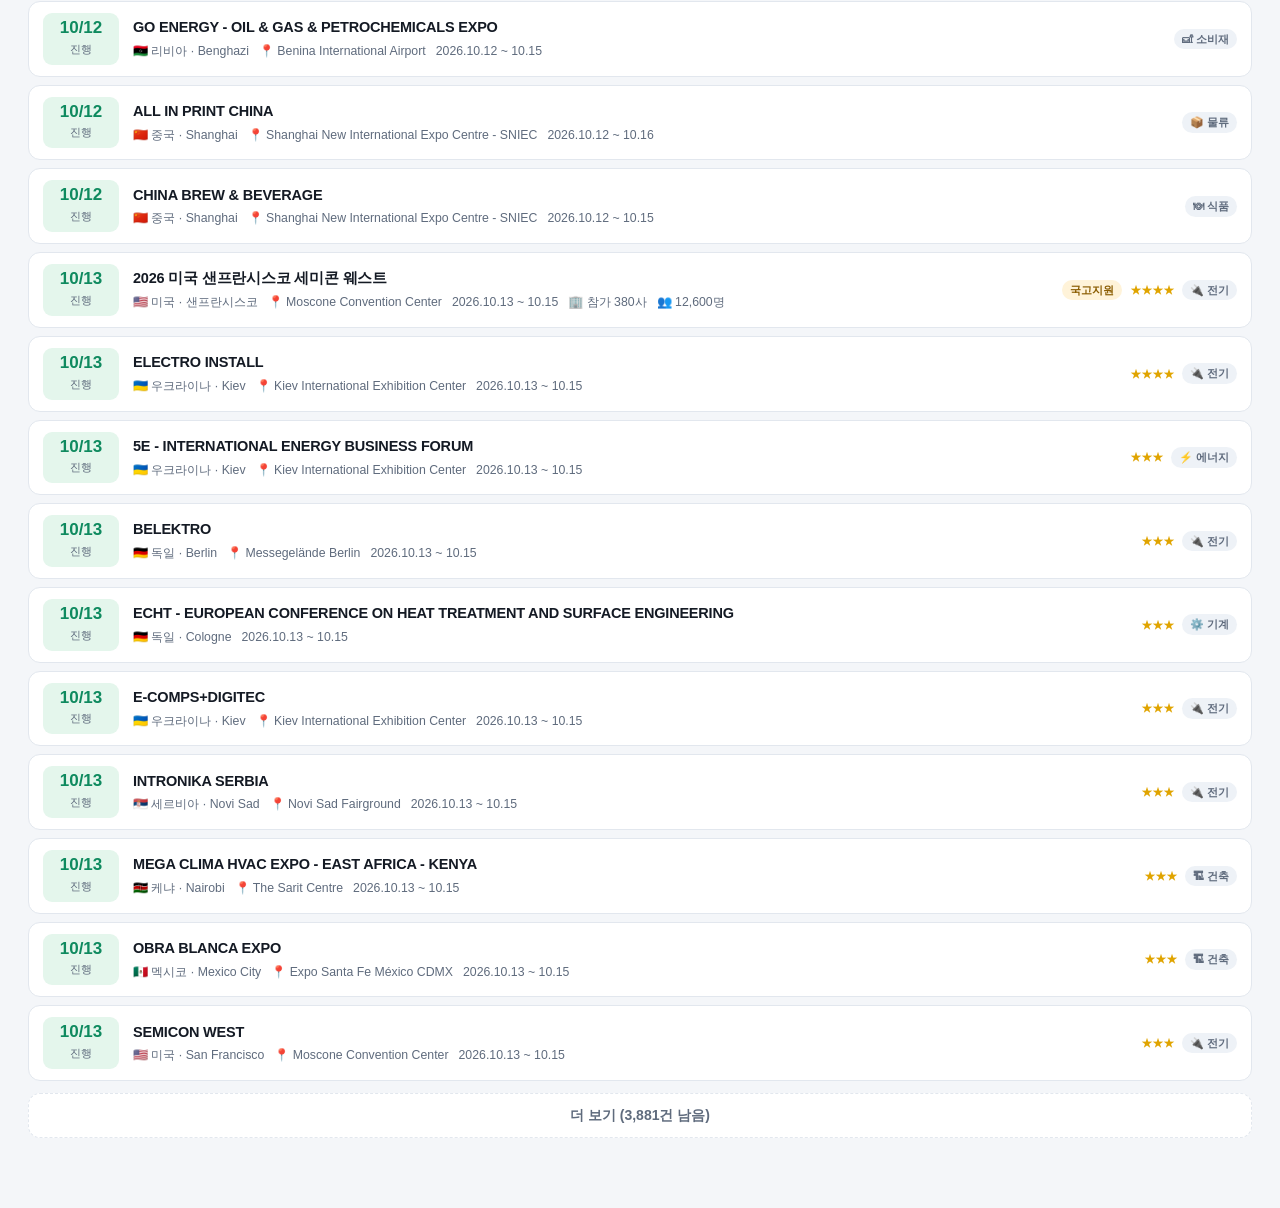
==== commit ebd6f294: "데이터 갱신 2026-10-15" ====
--- a/index.html
+++ b/index.html
@@ -4,7 +4,7 @@
 <meta charset="utf-8">
 <meta name="viewport" content="width=device-width,initial-scale=1">
 <title>전시회·박람회 레이더</title>
-<link rel="stylesheet" href="styles.css?v=202610140946">
+<link rel="stylesheet" href="styles.css?v=202610150934">
 </head>
 <body>
 <header>
@@ -45,8 +45,8 @@
 <aside class="drawer" id="drawer"></aside>
 <div class="maptip" id="maptip" hidden></div>
 
-<script src="app-data.js?v=202610140946"></script>
-<script src="app-geo.js?v=202610140946"></script>
-<script src="app.js?v=202610140946"></script>
+<script src="app-data.js?v=202610150934"></script>
+<script src="app-geo.js?v=202610150934"></script>
+<script src="app.js?v=202610150934"></script>
 </body>
 </html>
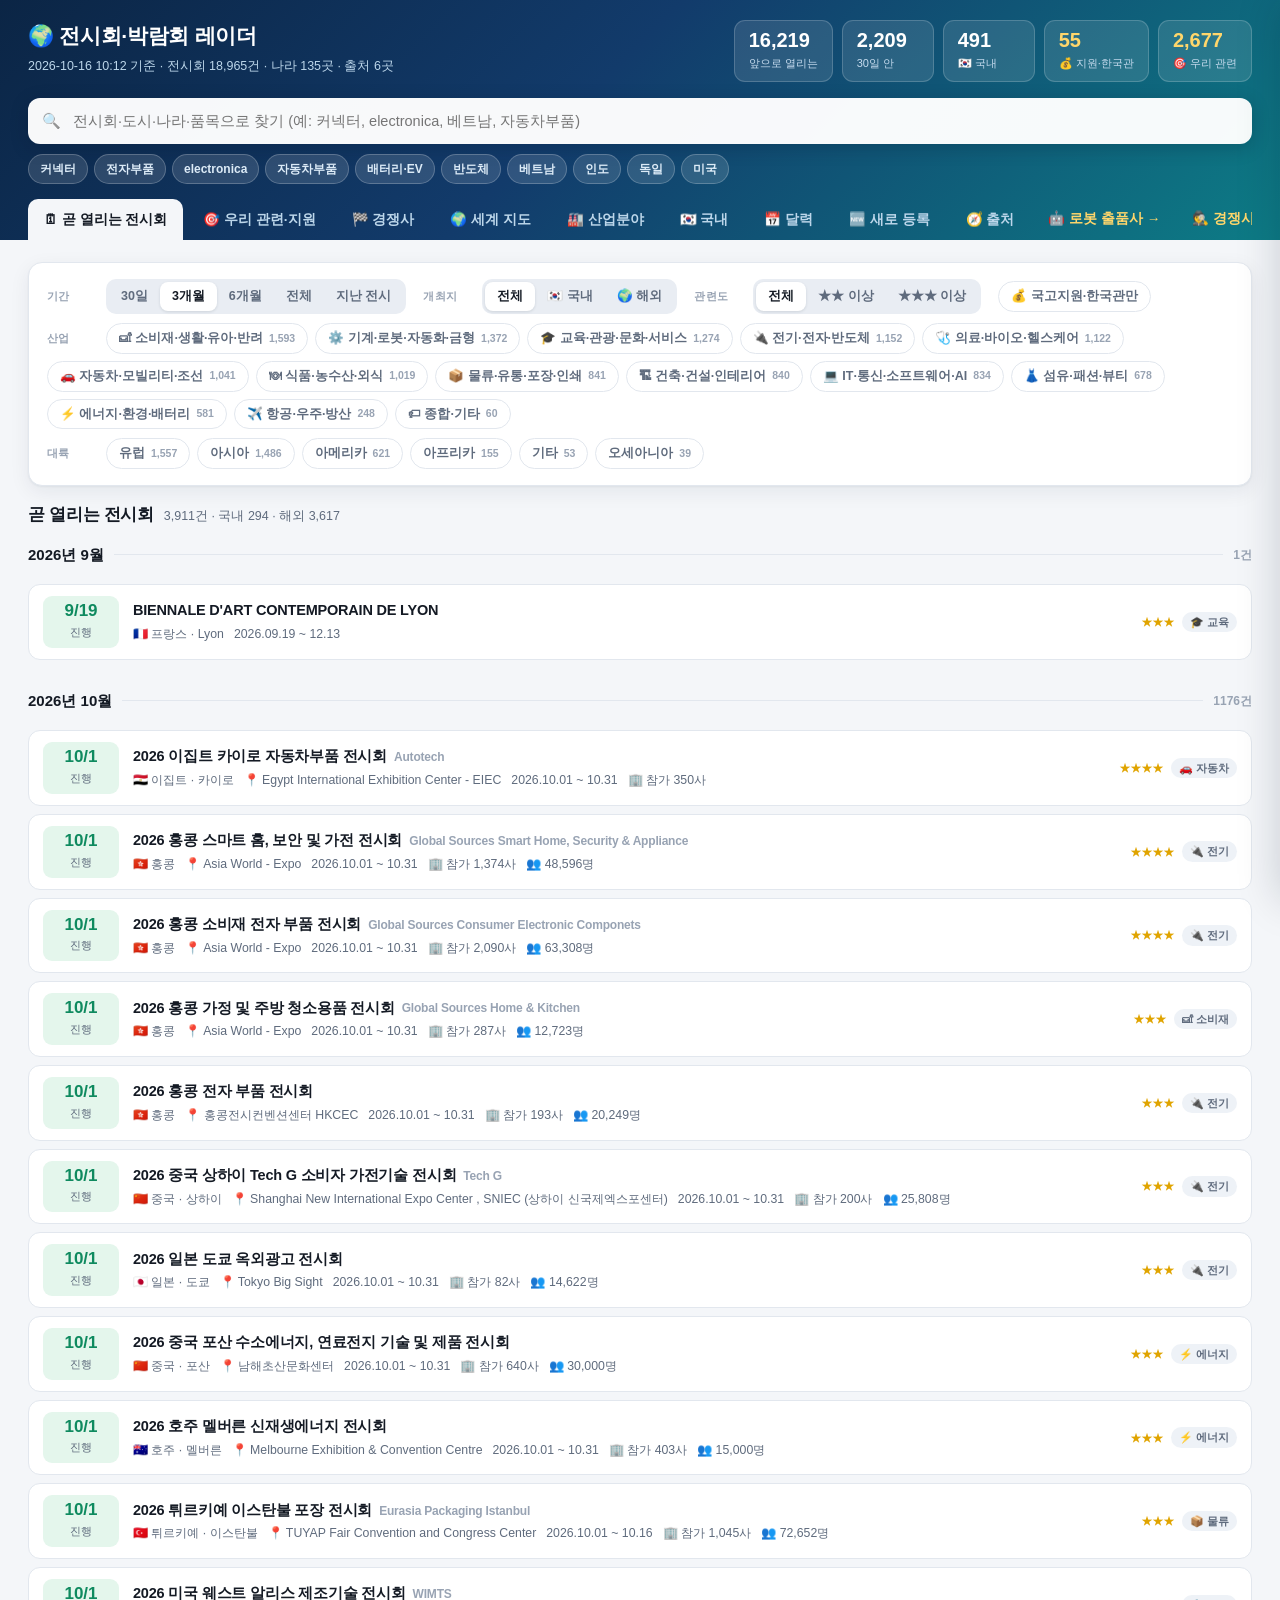
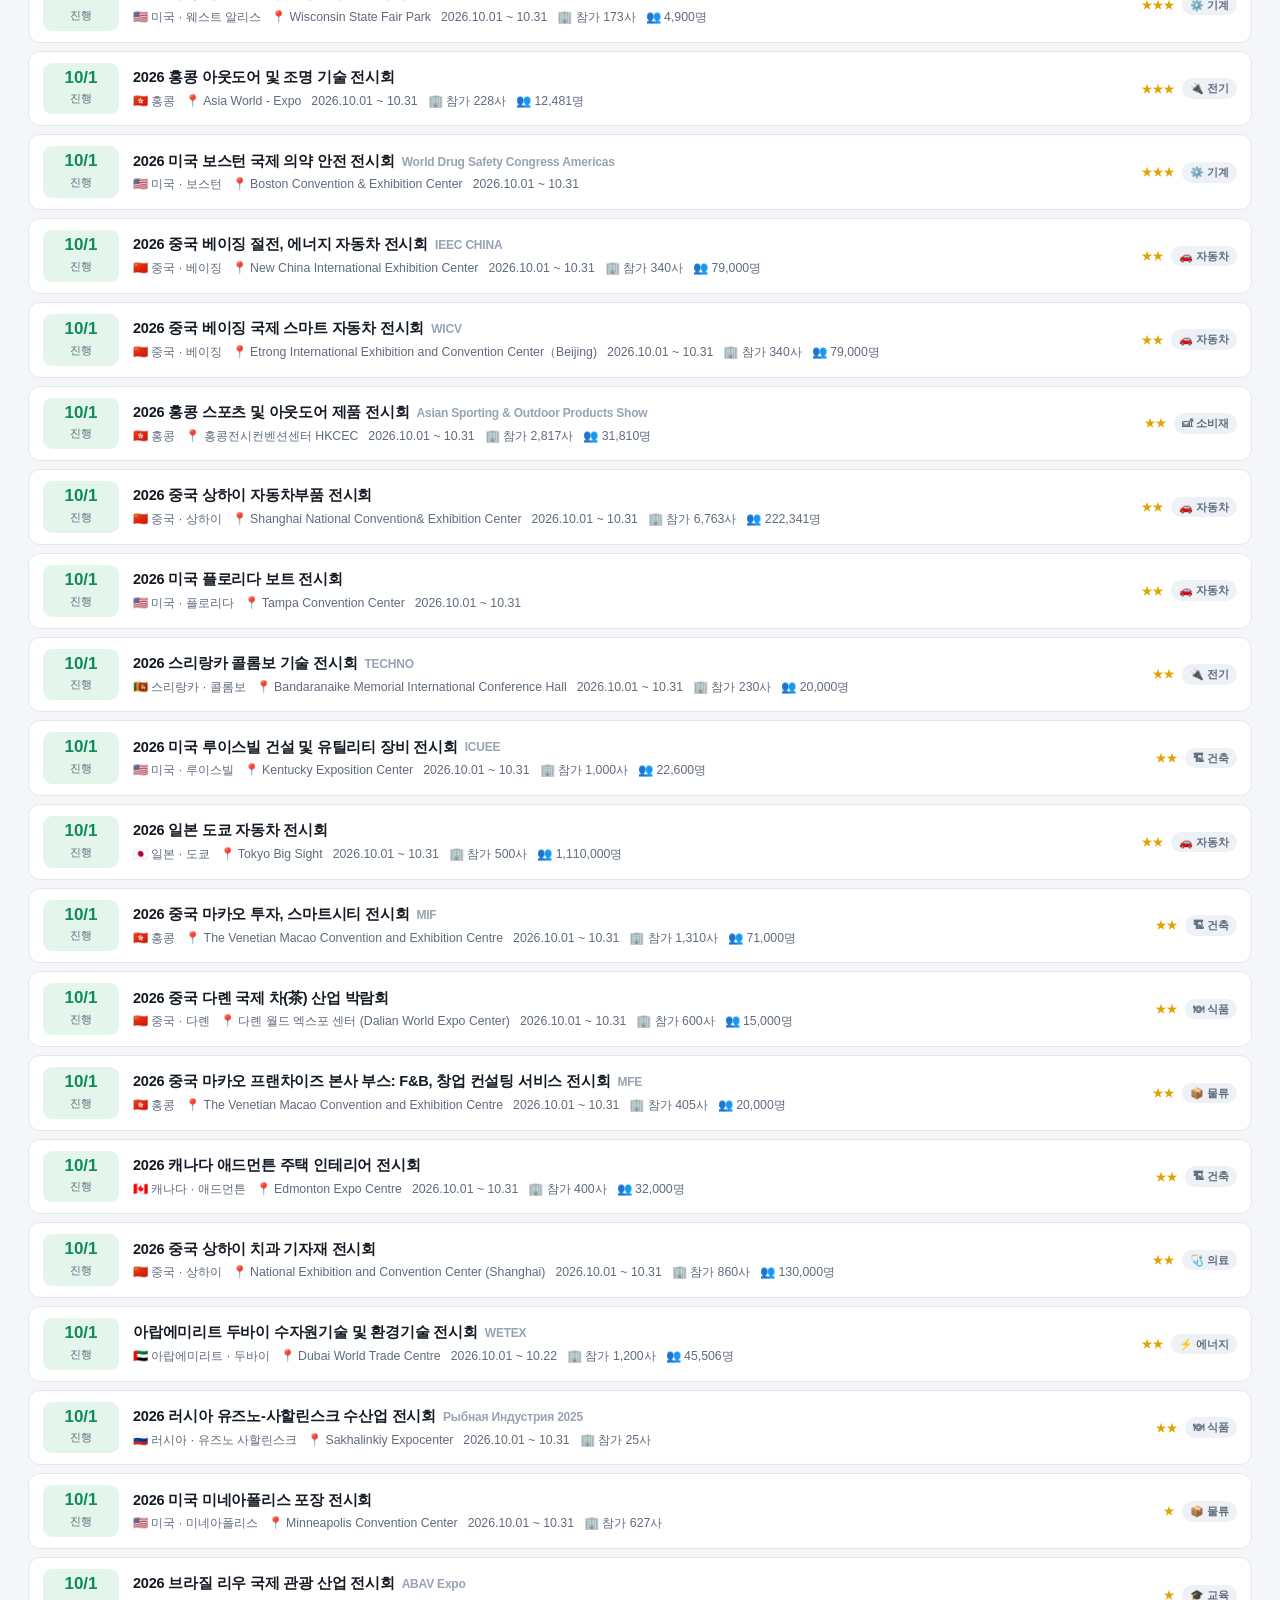
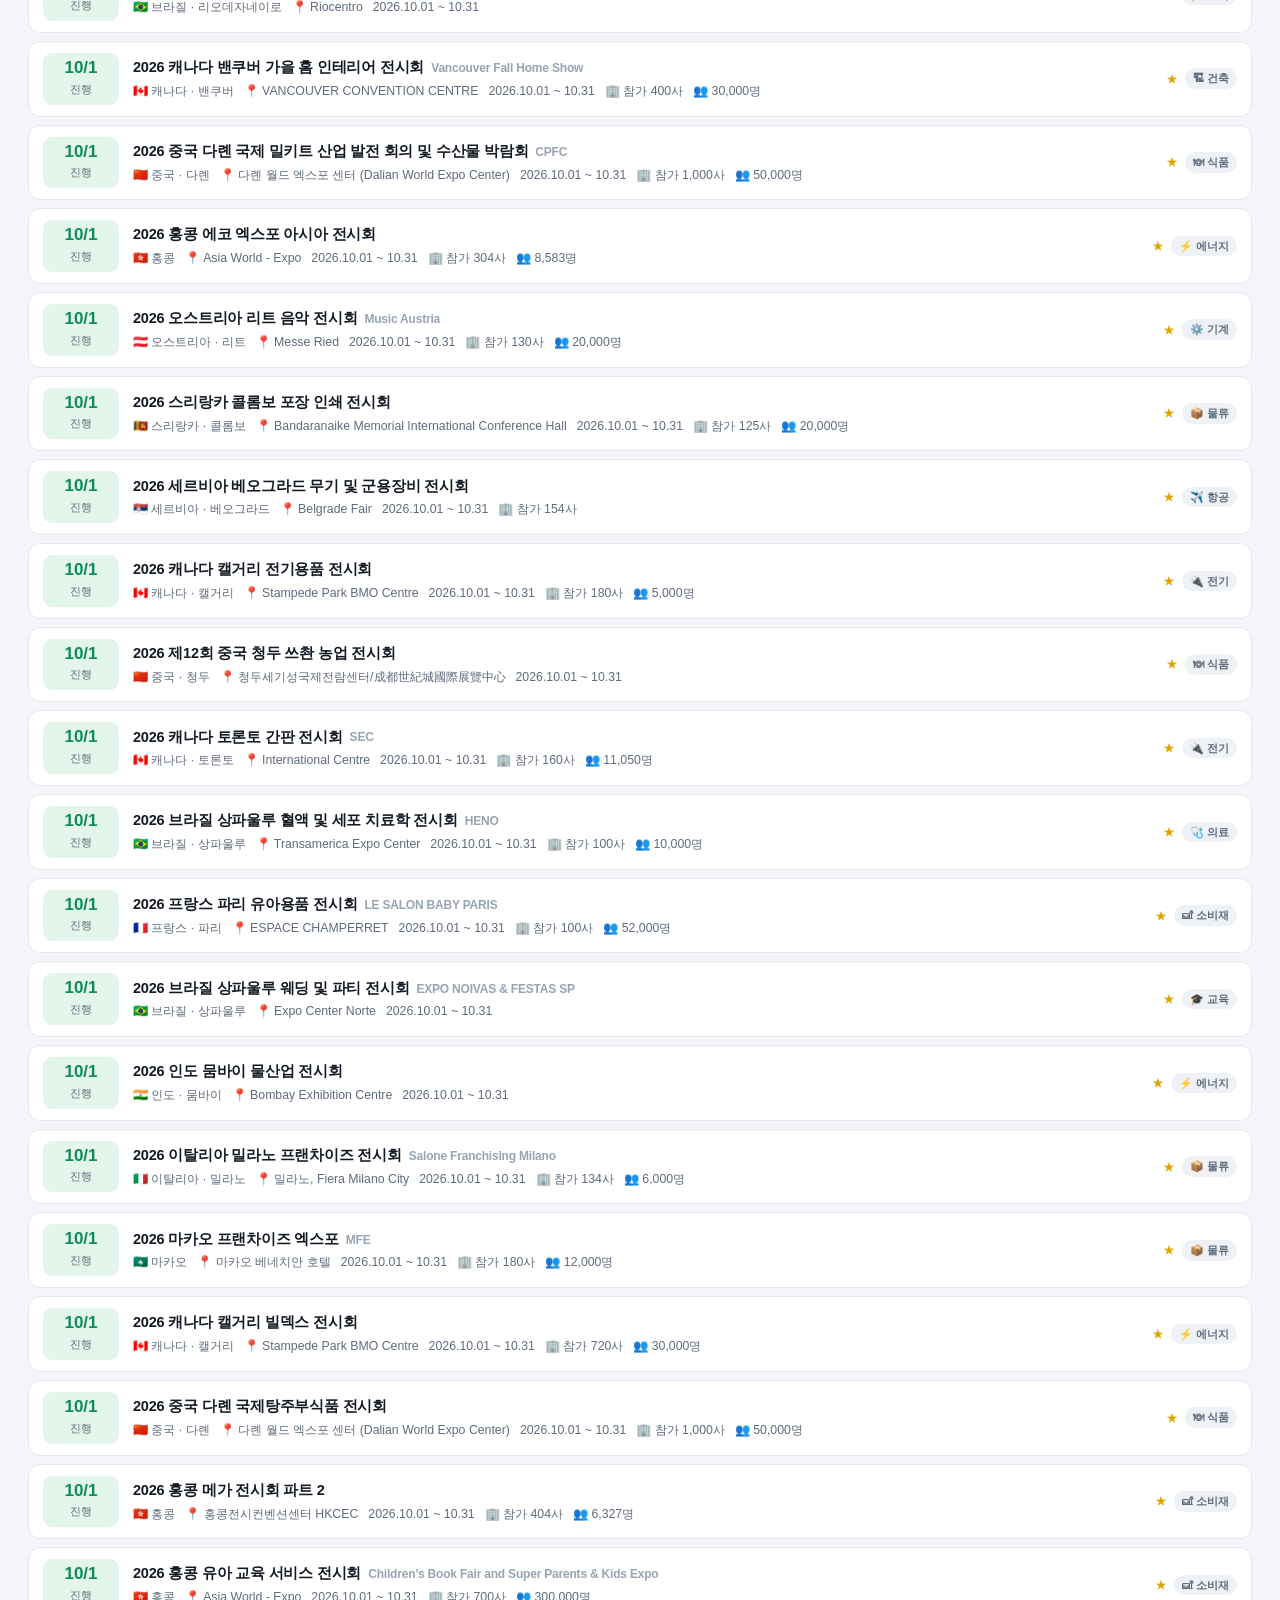
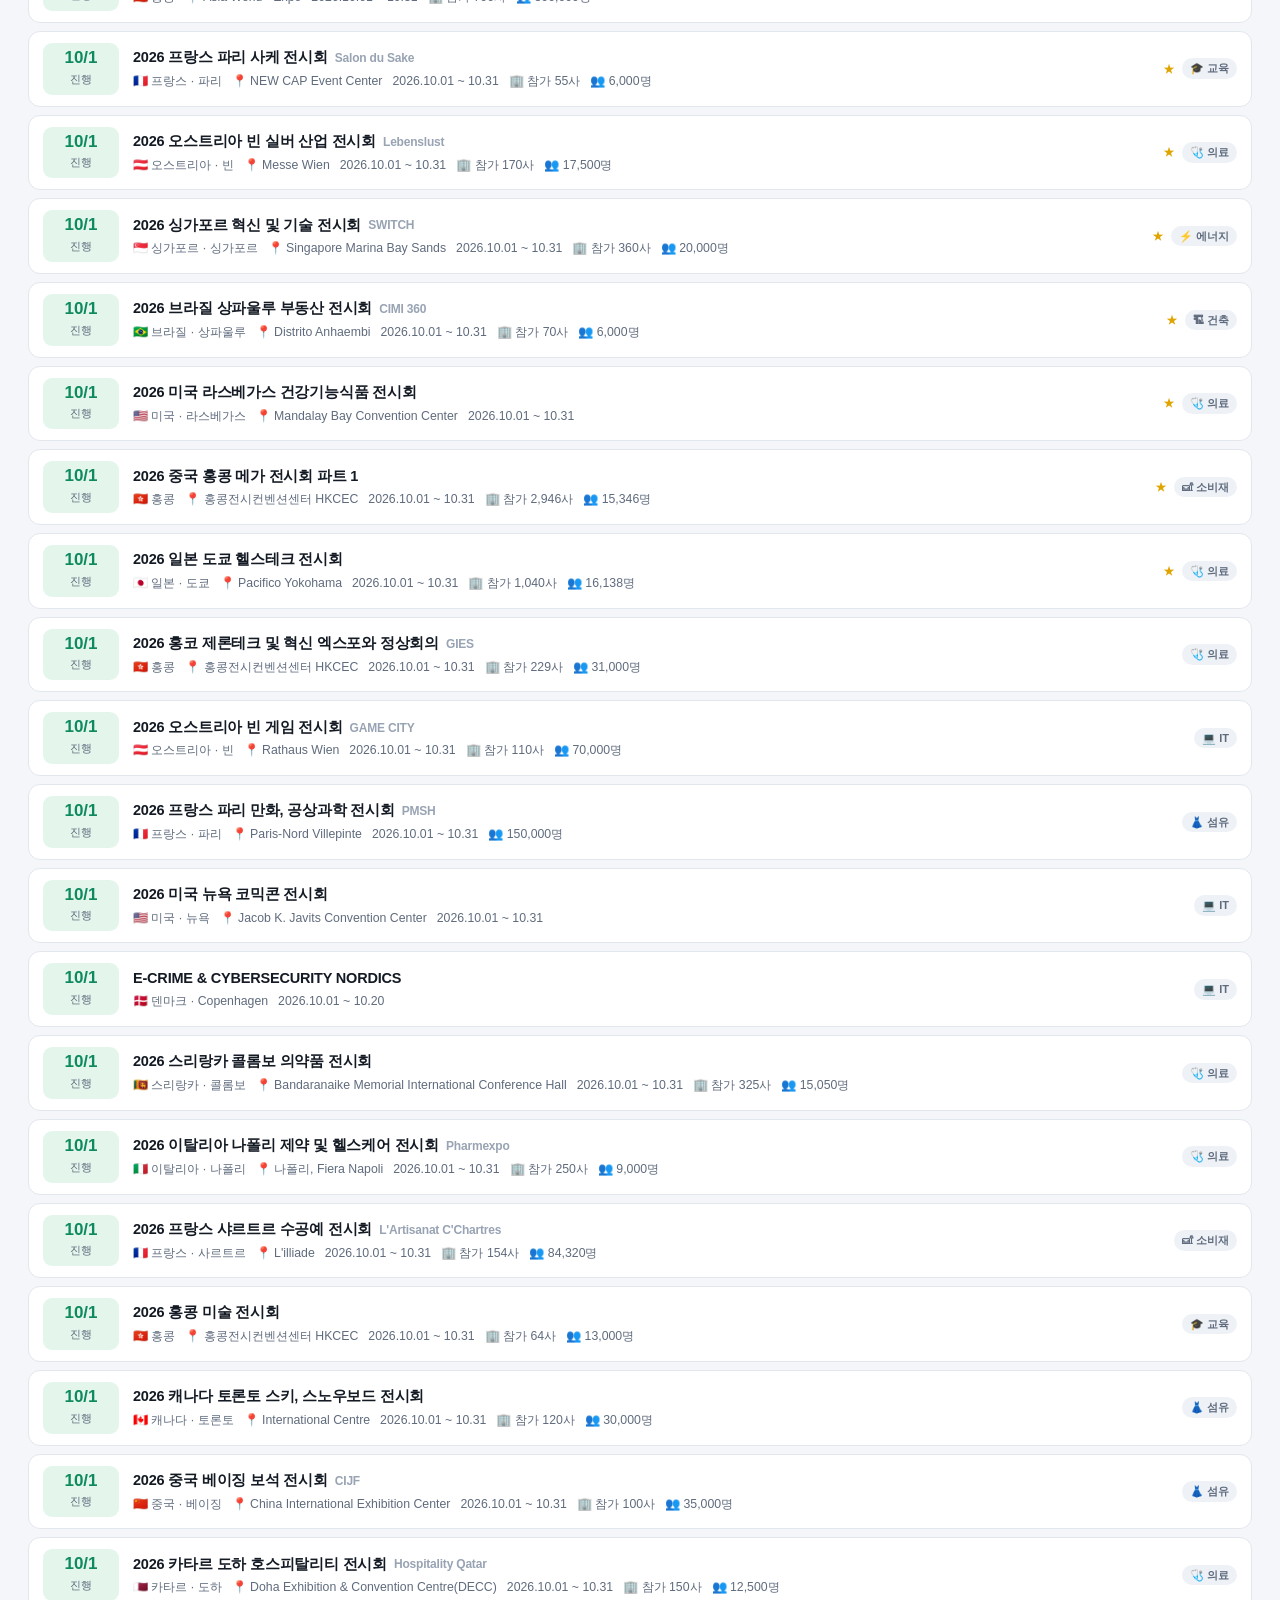
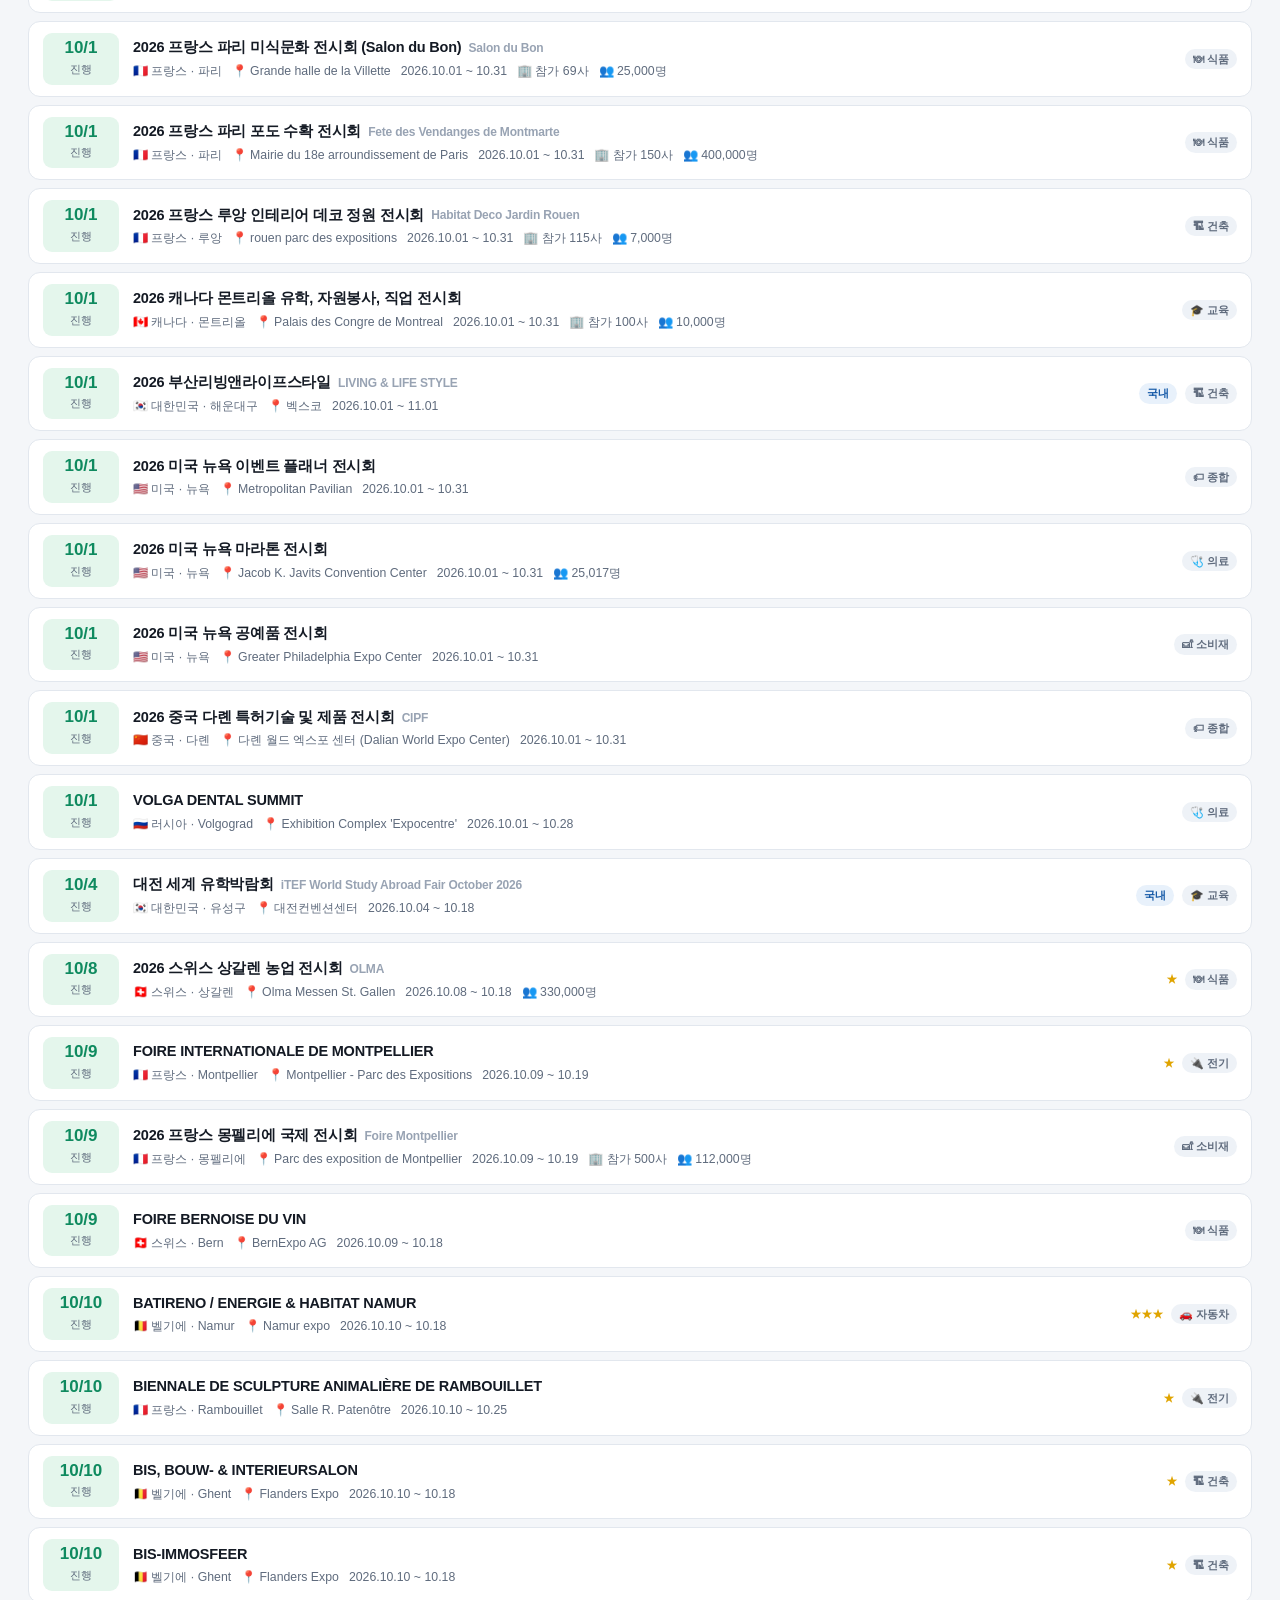
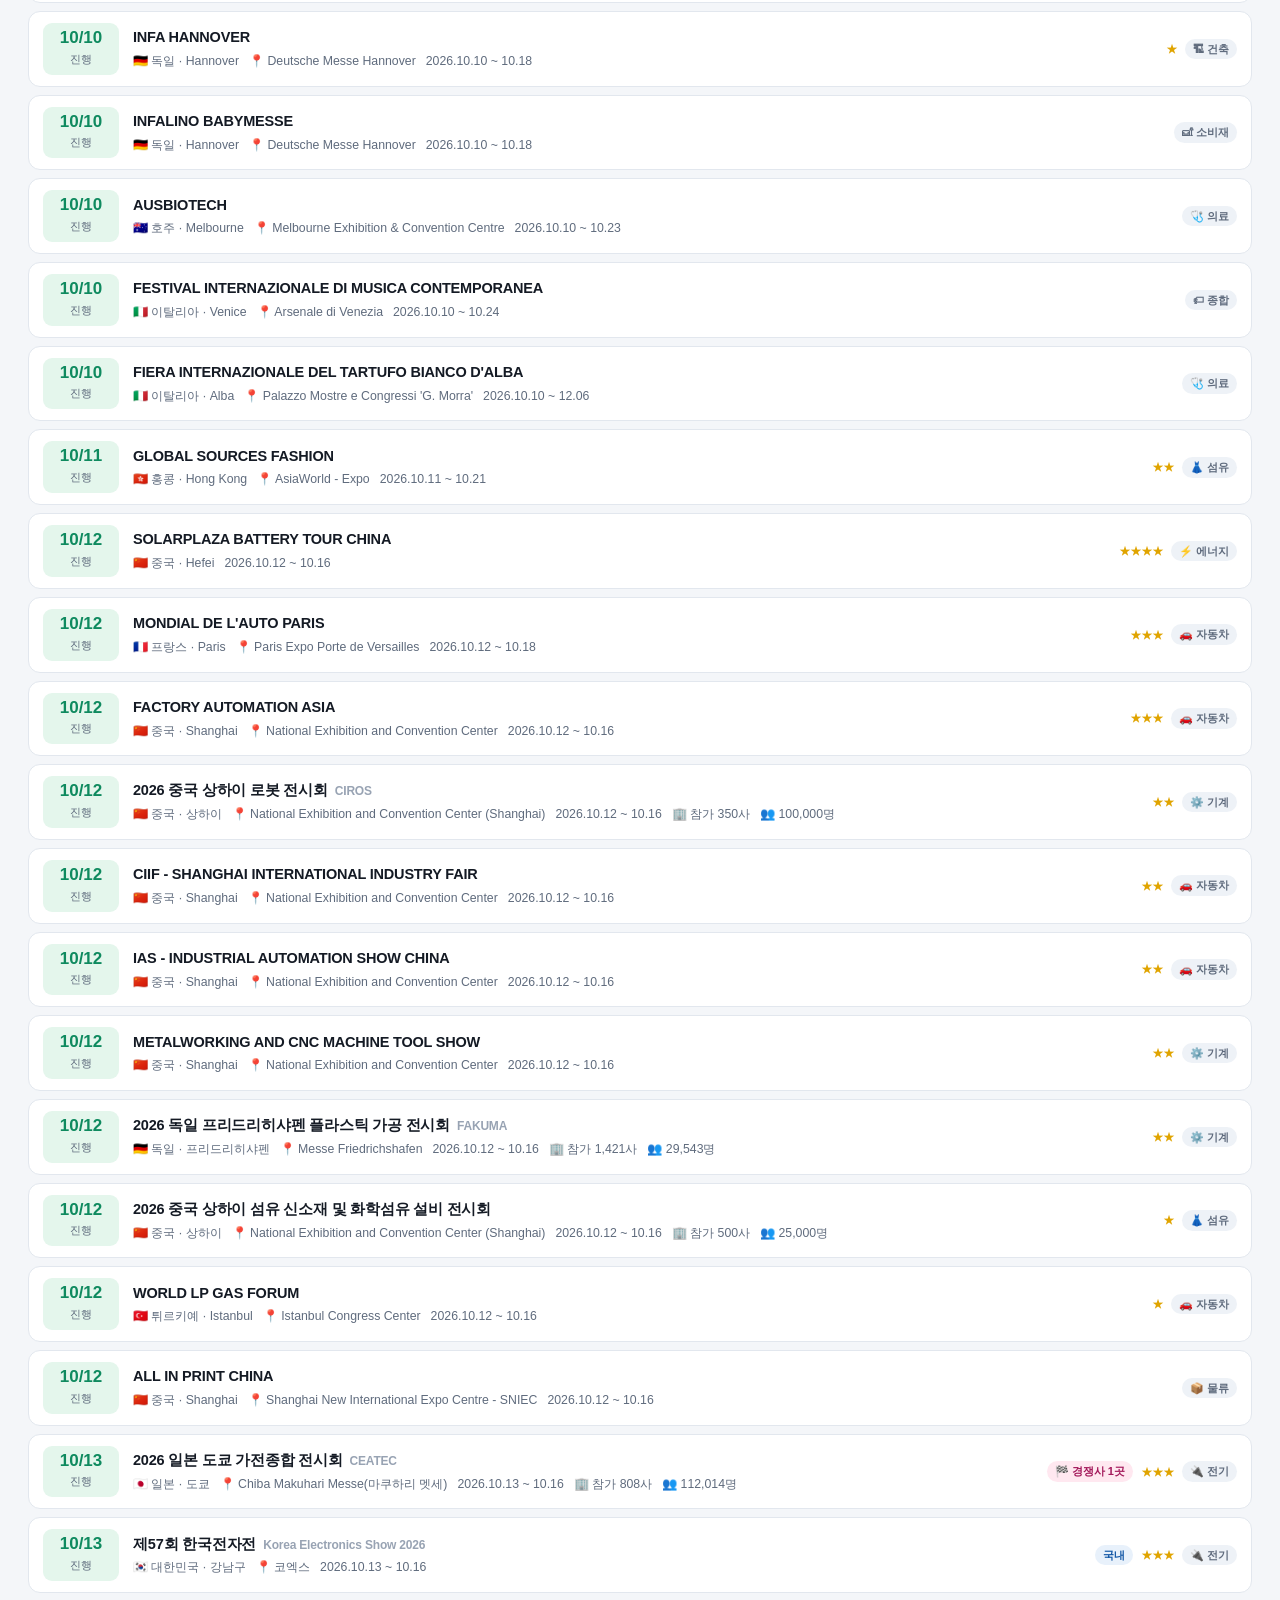
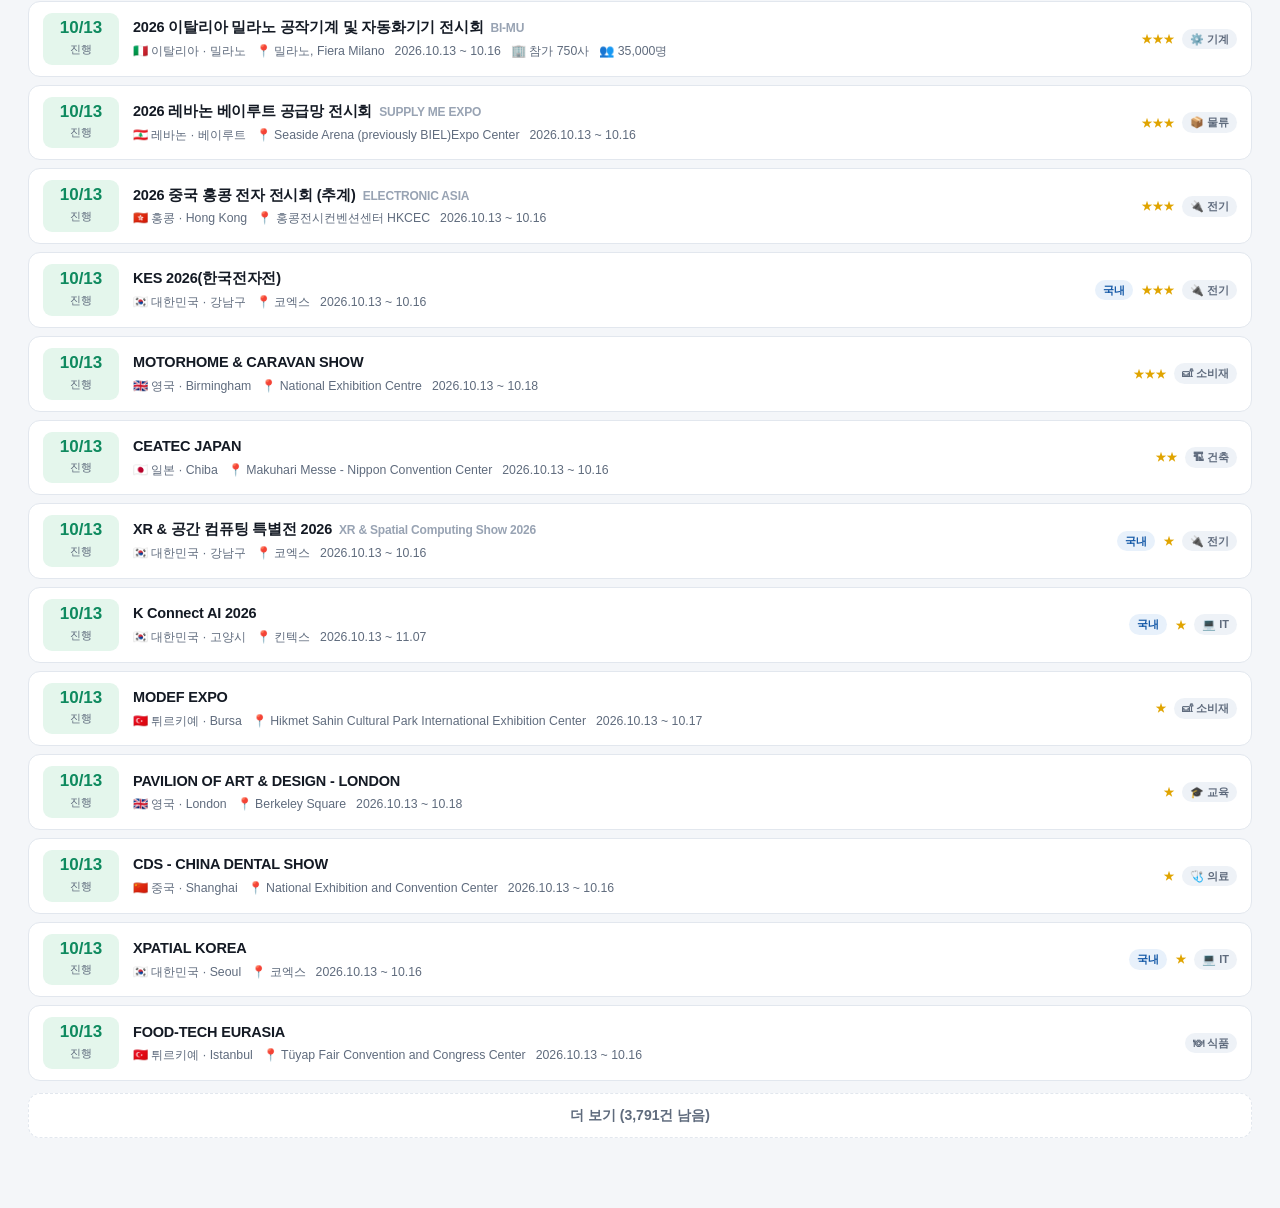
==== commit 9d005f3d: "데이터 갱신 2026-10-16" ====
--- a/index.html
+++ b/index.html
@@ -4,7 +4,7 @@
 <meta charset="utf-8">
 <meta name="viewport" content="width=device-width,initial-scale=1">
 <title>전시회·박람회 레이더</title>
-<link rel="stylesheet" href="styles.css?v=202610150934">
+<link rel="stylesheet" href="styles.css?v=202610161012">
 </head>
 <body>
 <header>
@@ -45,8 +45,8 @@
 <aside class="drawer" id="drawer"></aside>
 <div class="maptip" id="maptip" hidden></div>
 
-<script src="app-data.js?v=202610150934"></script>
-<script src="app-geo.js?v=202610150934"></script>
-<script src="app.js?v=202610150934"></script>
+<script src="app-data.js?v=202610161012"></script>
+<script src="app-geo.js?v=202610161012"></script>
+<script src="app.js?v=202610161012"></script>
 </body>
 </html>
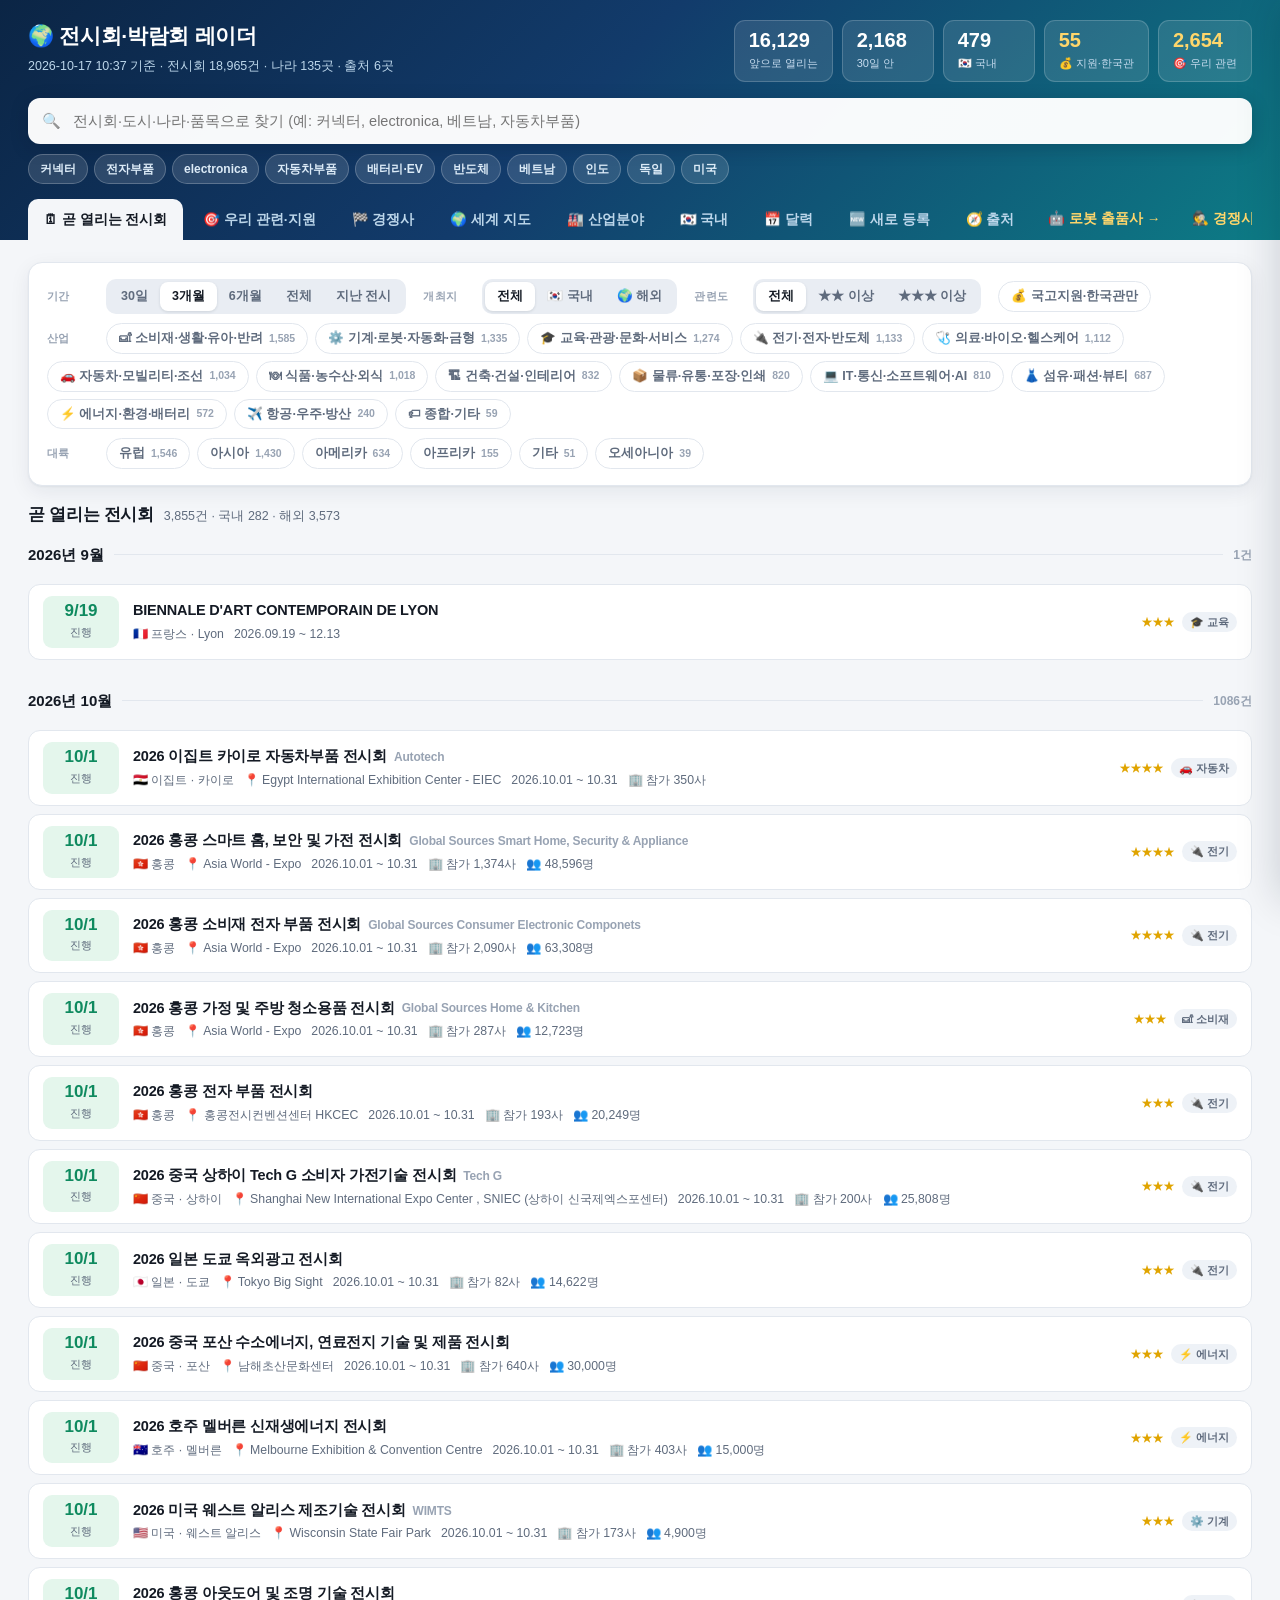
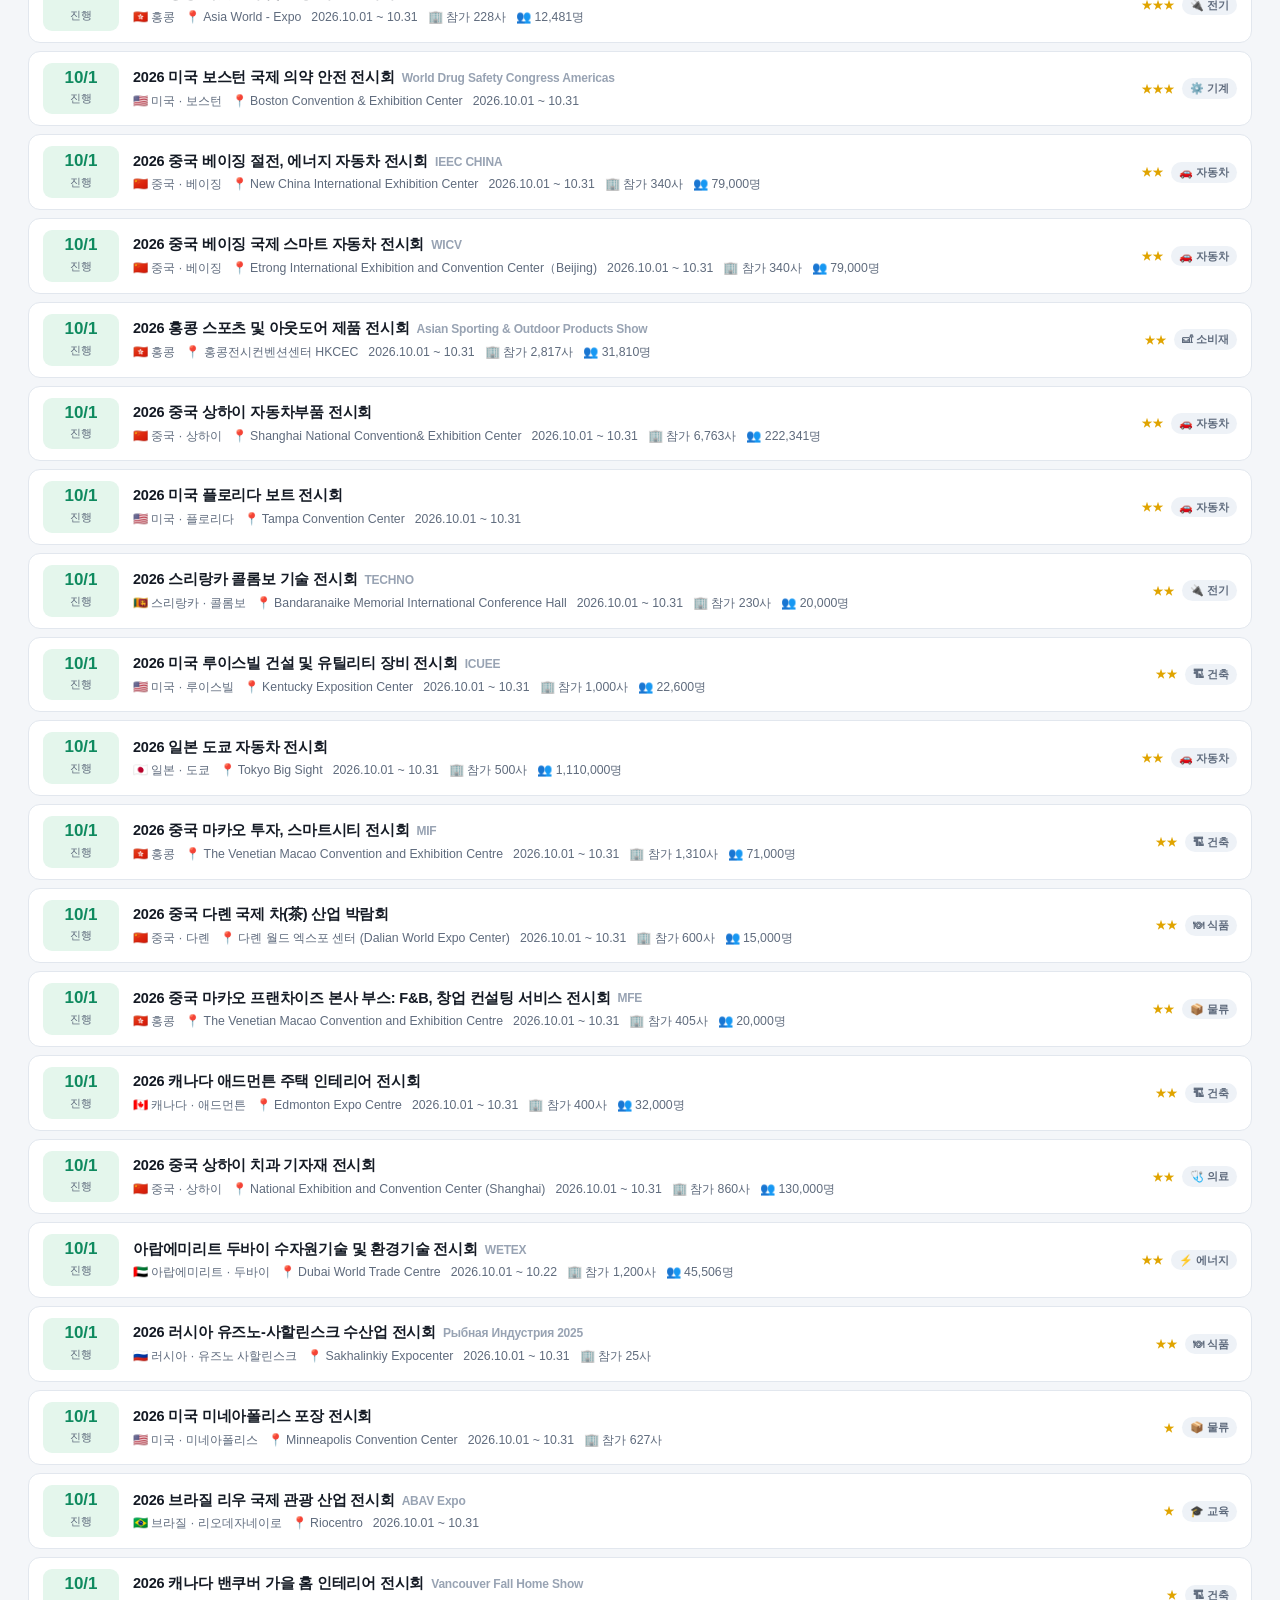
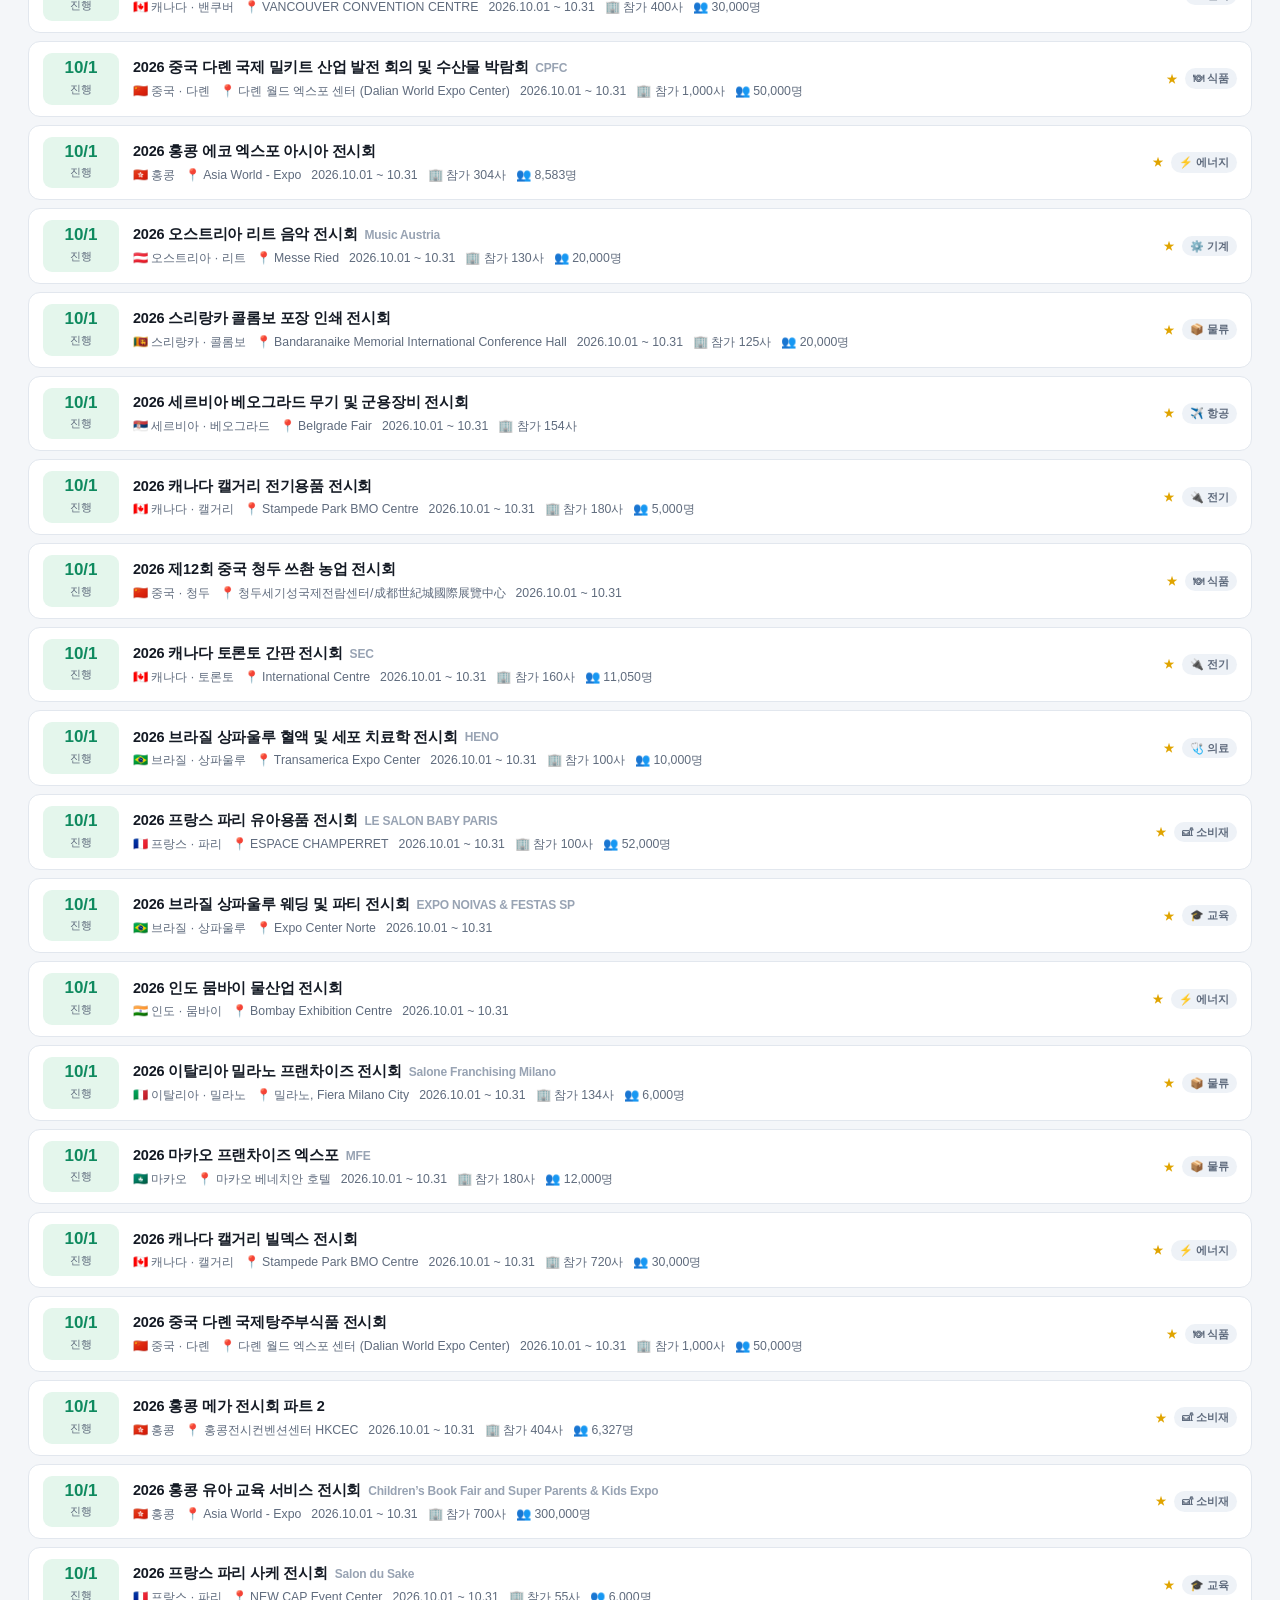
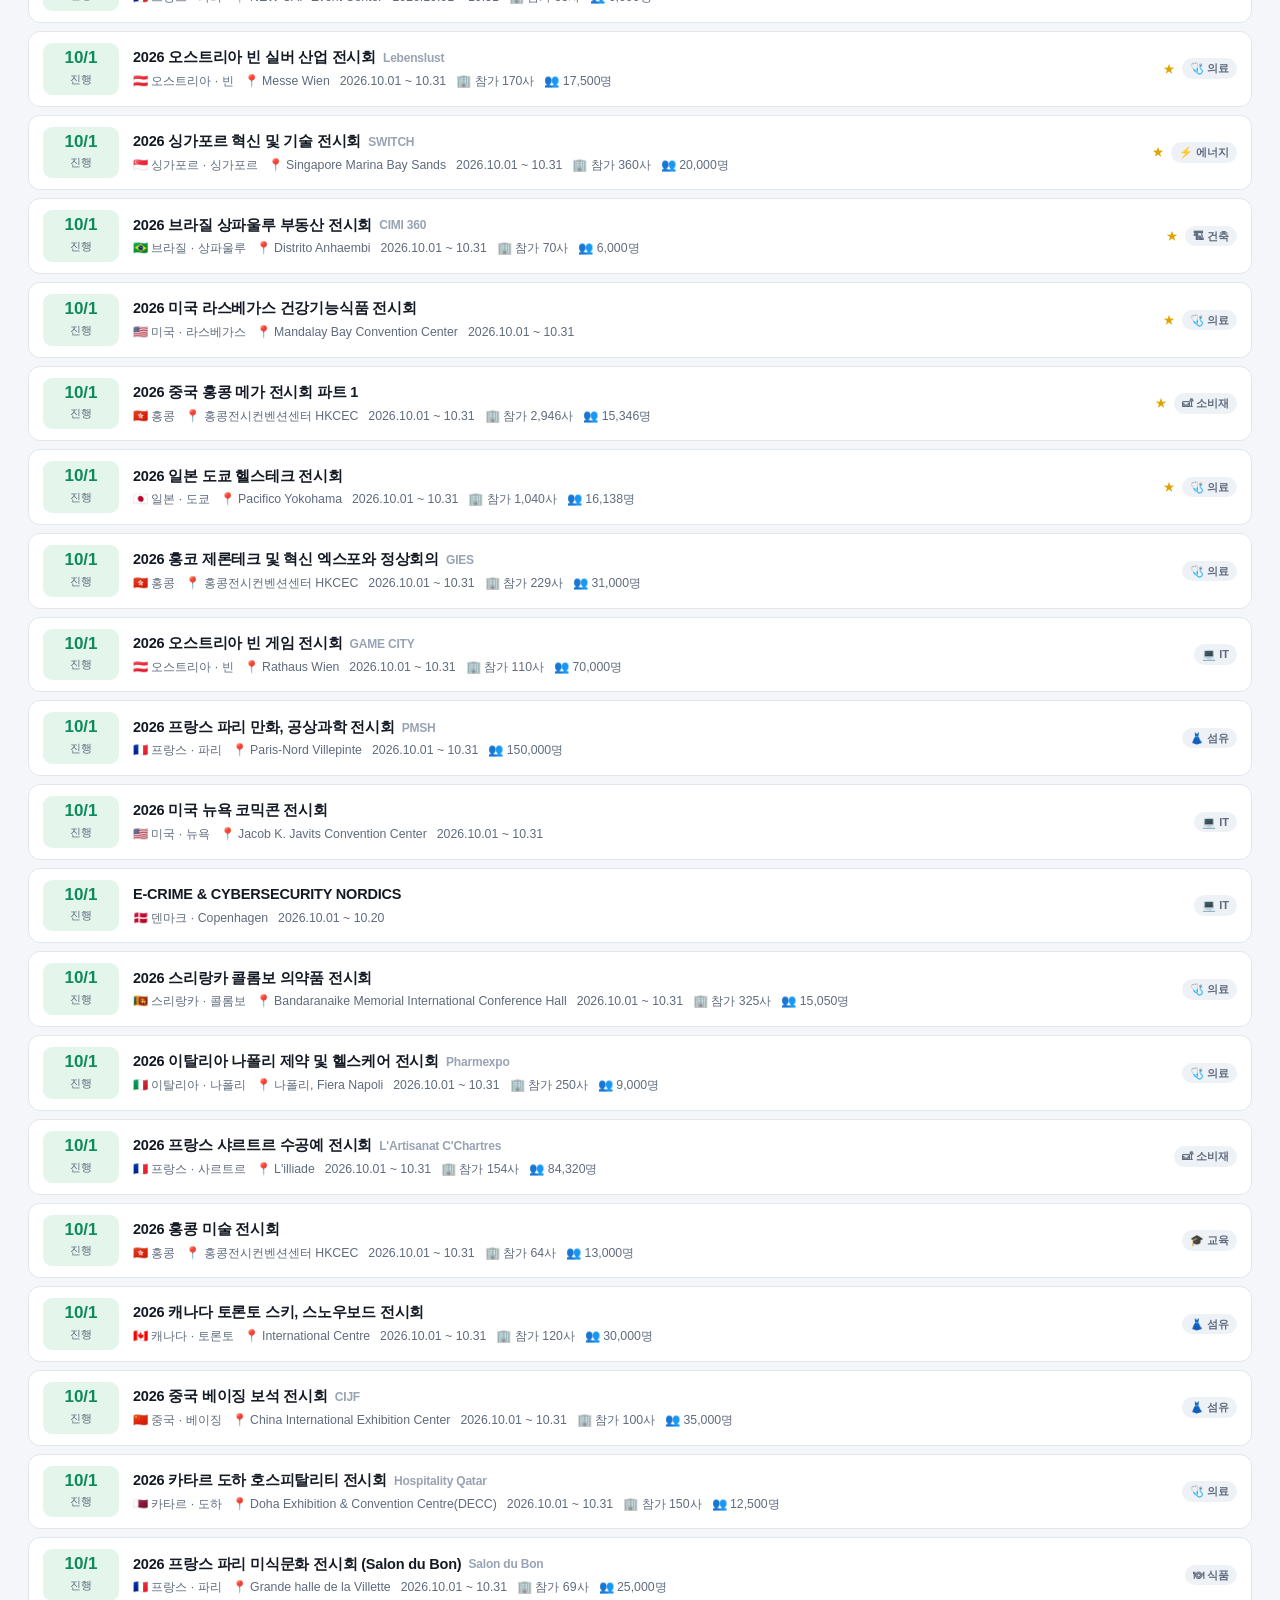
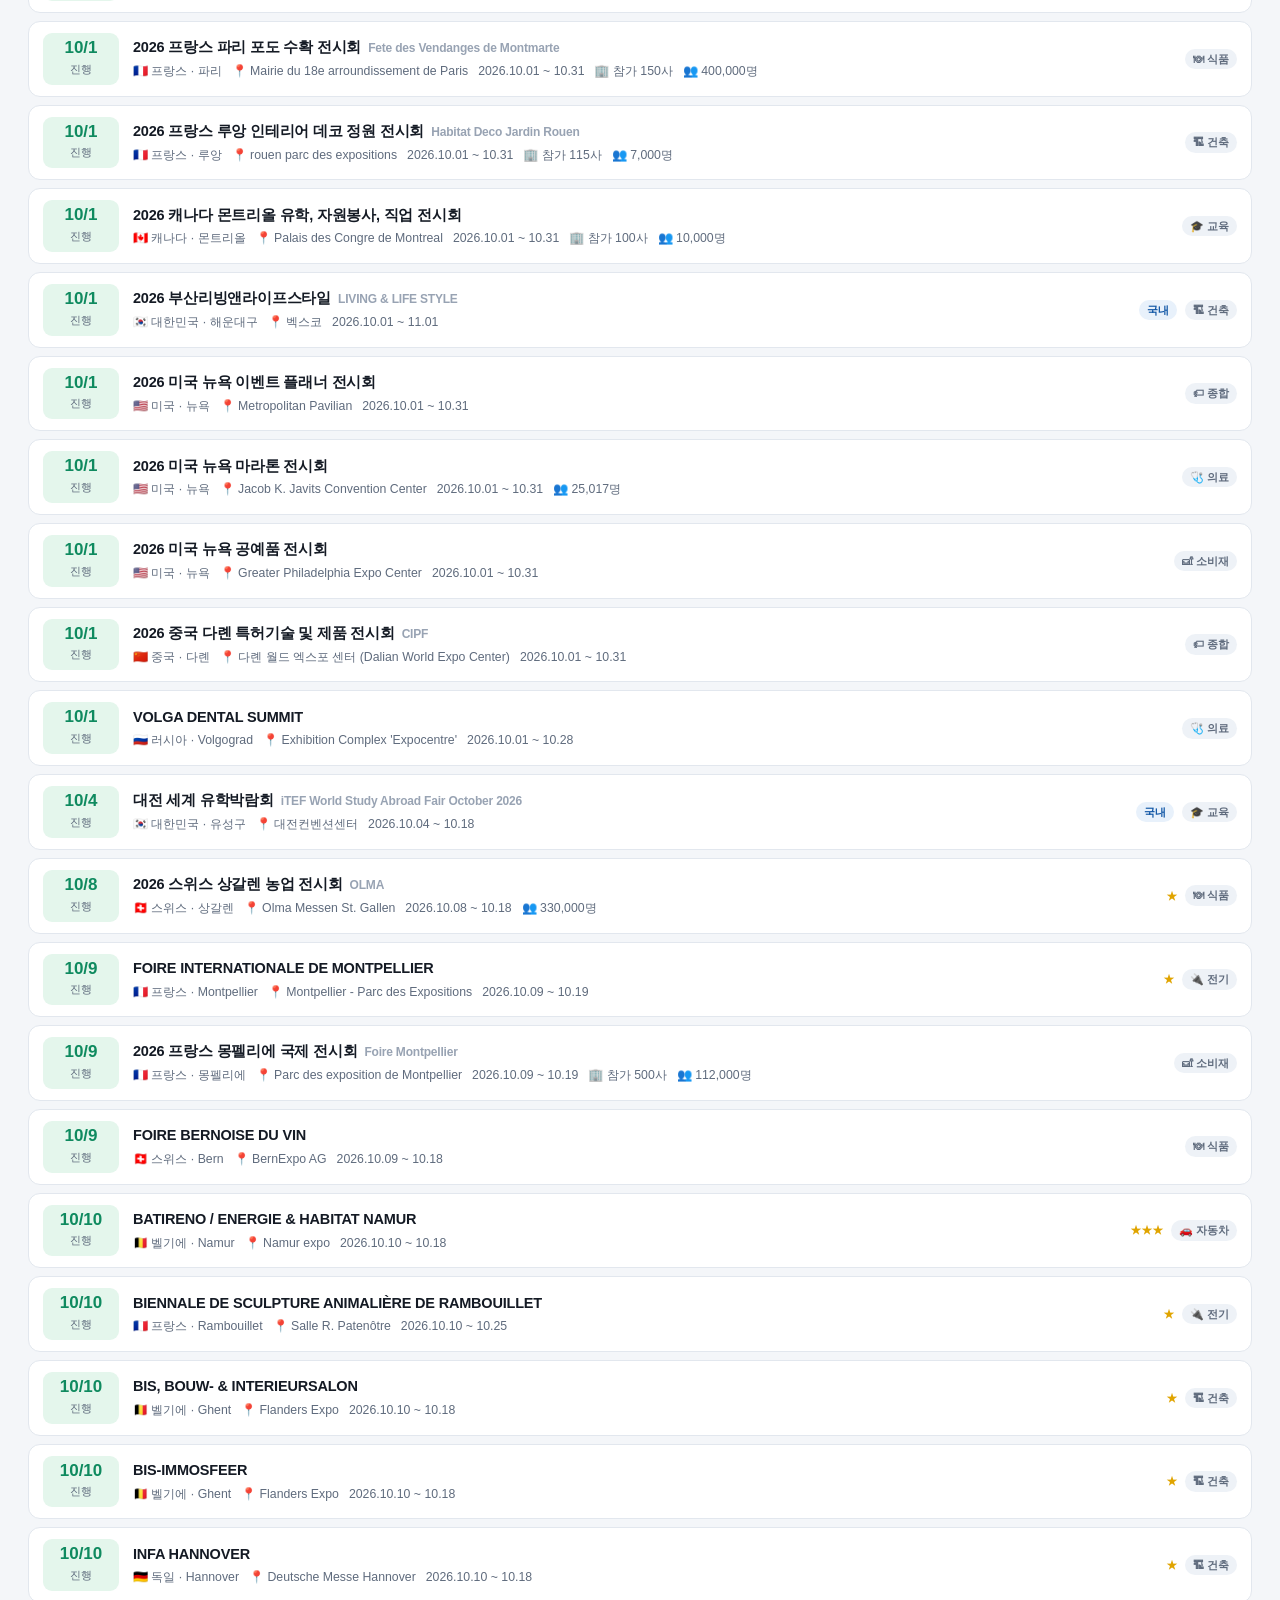
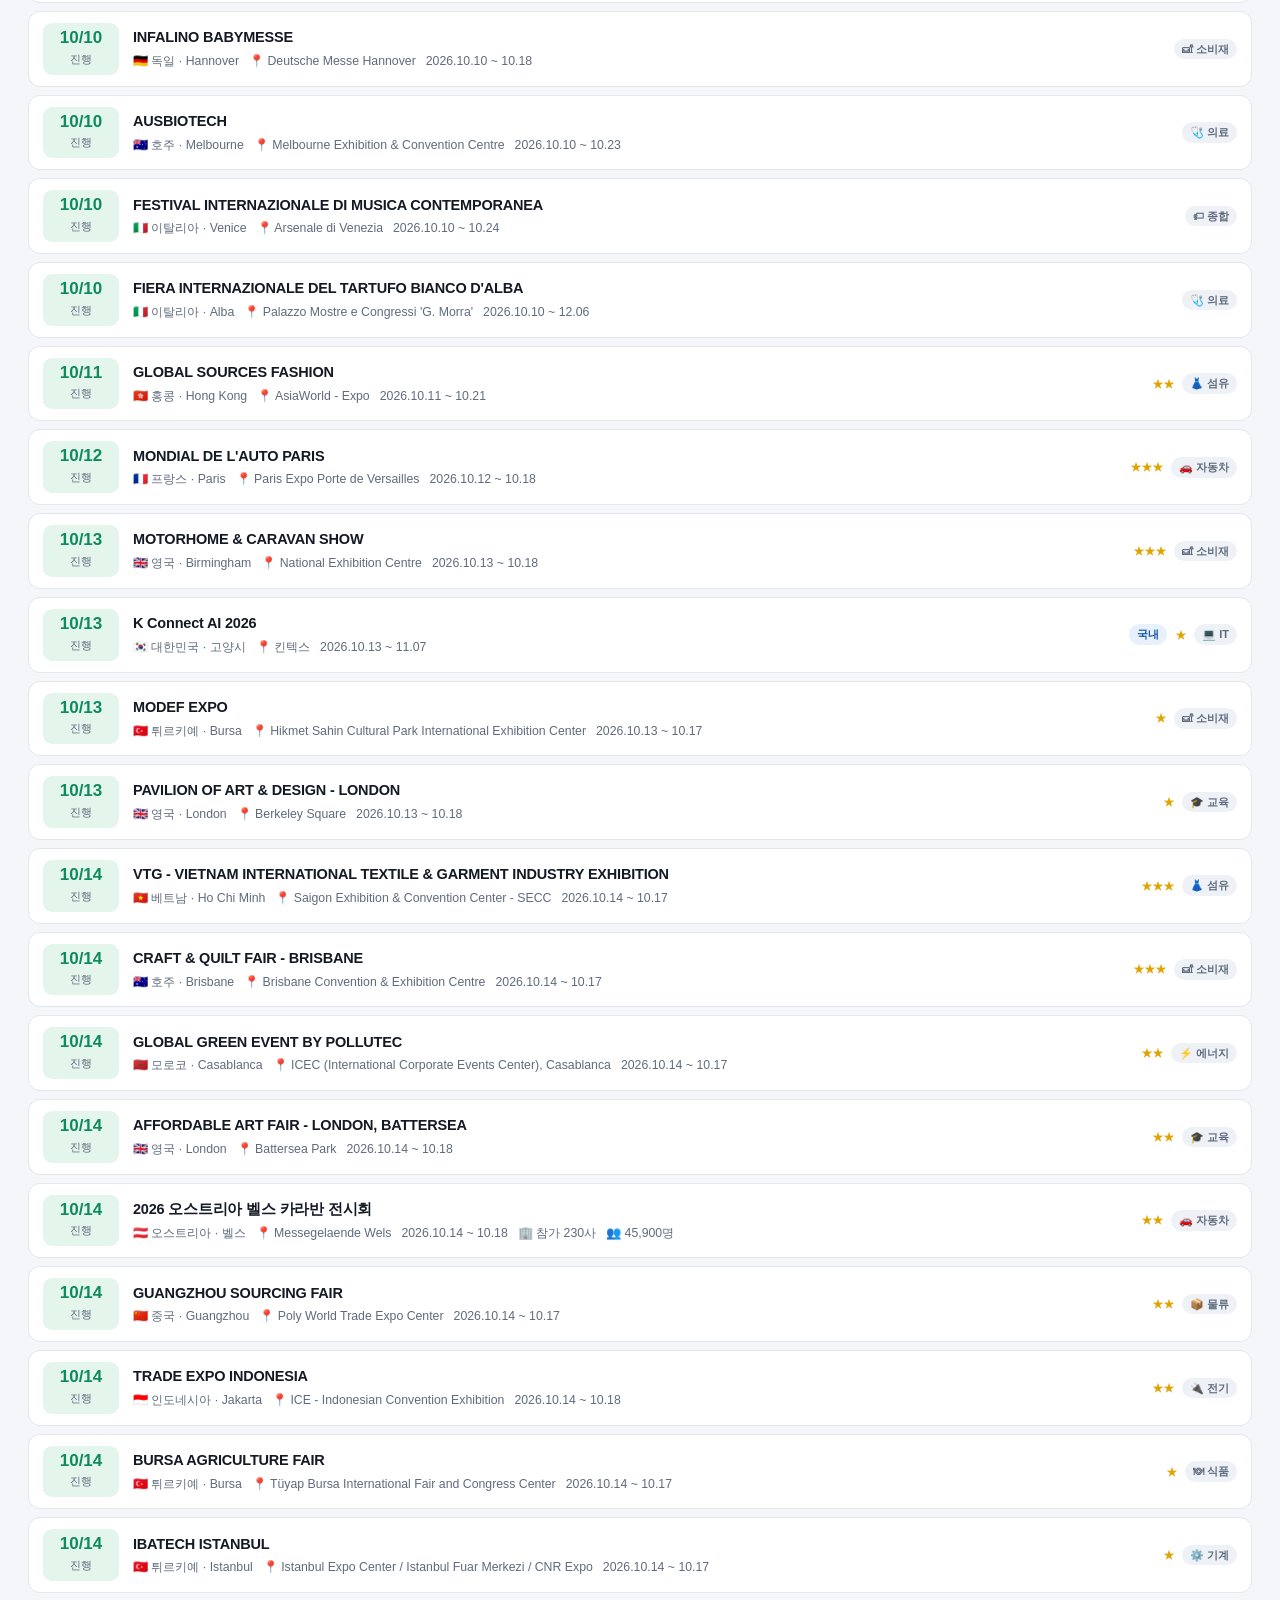
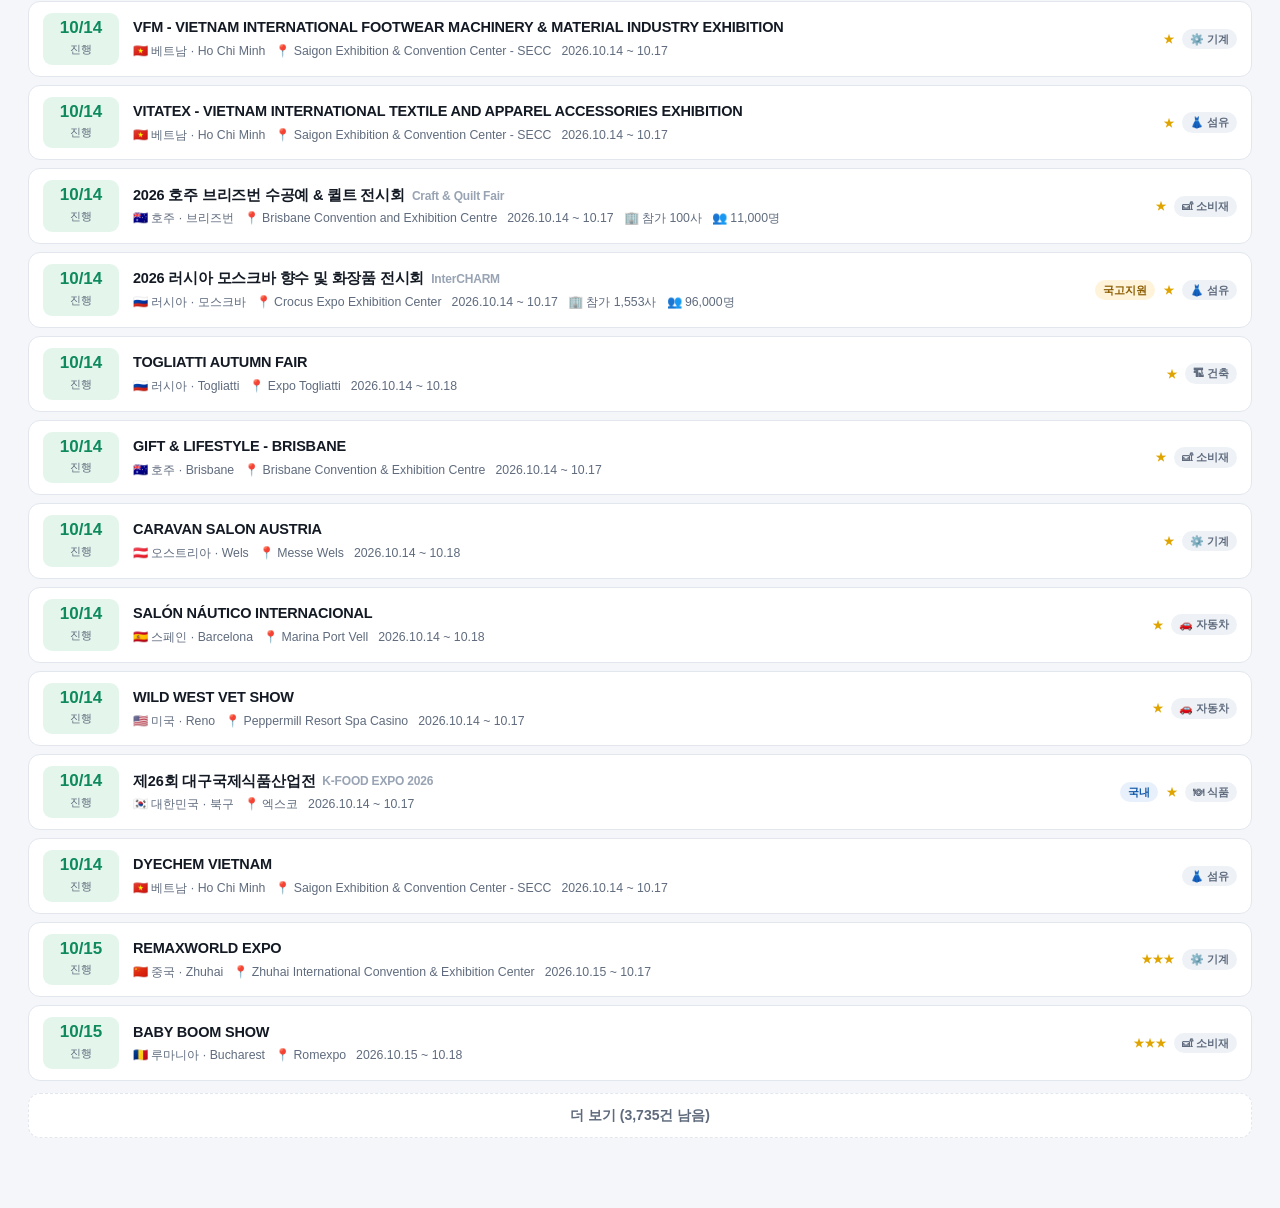
==== commit 2faae8ec: "데이터 갱신 2026-10-17" ====
--- a/index.html
+++ b/index.html
@@ -4,7 +4,7 @@
 <meta charset="utf-8">
 <meta name="viewport" content="width=device-width,initial-scale=1">
 <title>전시회·박람회 레이더</title>
-<link rel="stylesheet" href="styles.css?v=202610161012">
+<link rel="stylesheet" href="styles.css?v=202610171037">
 </head>
 <body>
 <header>
@@ -45,8 +45,8 @@
 <aside class="drawer" id="drawer"></aside>
 <div class="maptip" id="maptip" hidden></div>
 
-<script src="app-data.js?v=202610161012"></script>
-<script src="app-geo.js?v=202610161012"></script>
-<script src="app.js?v=202610161012"></script>
+<script src="app-data.js?v=202610171037"></script>
+<script src="app-geo.js?v=202610171037"></script>
+<script src="app.js?v=202610171037"></script>
 </body>
 </html>
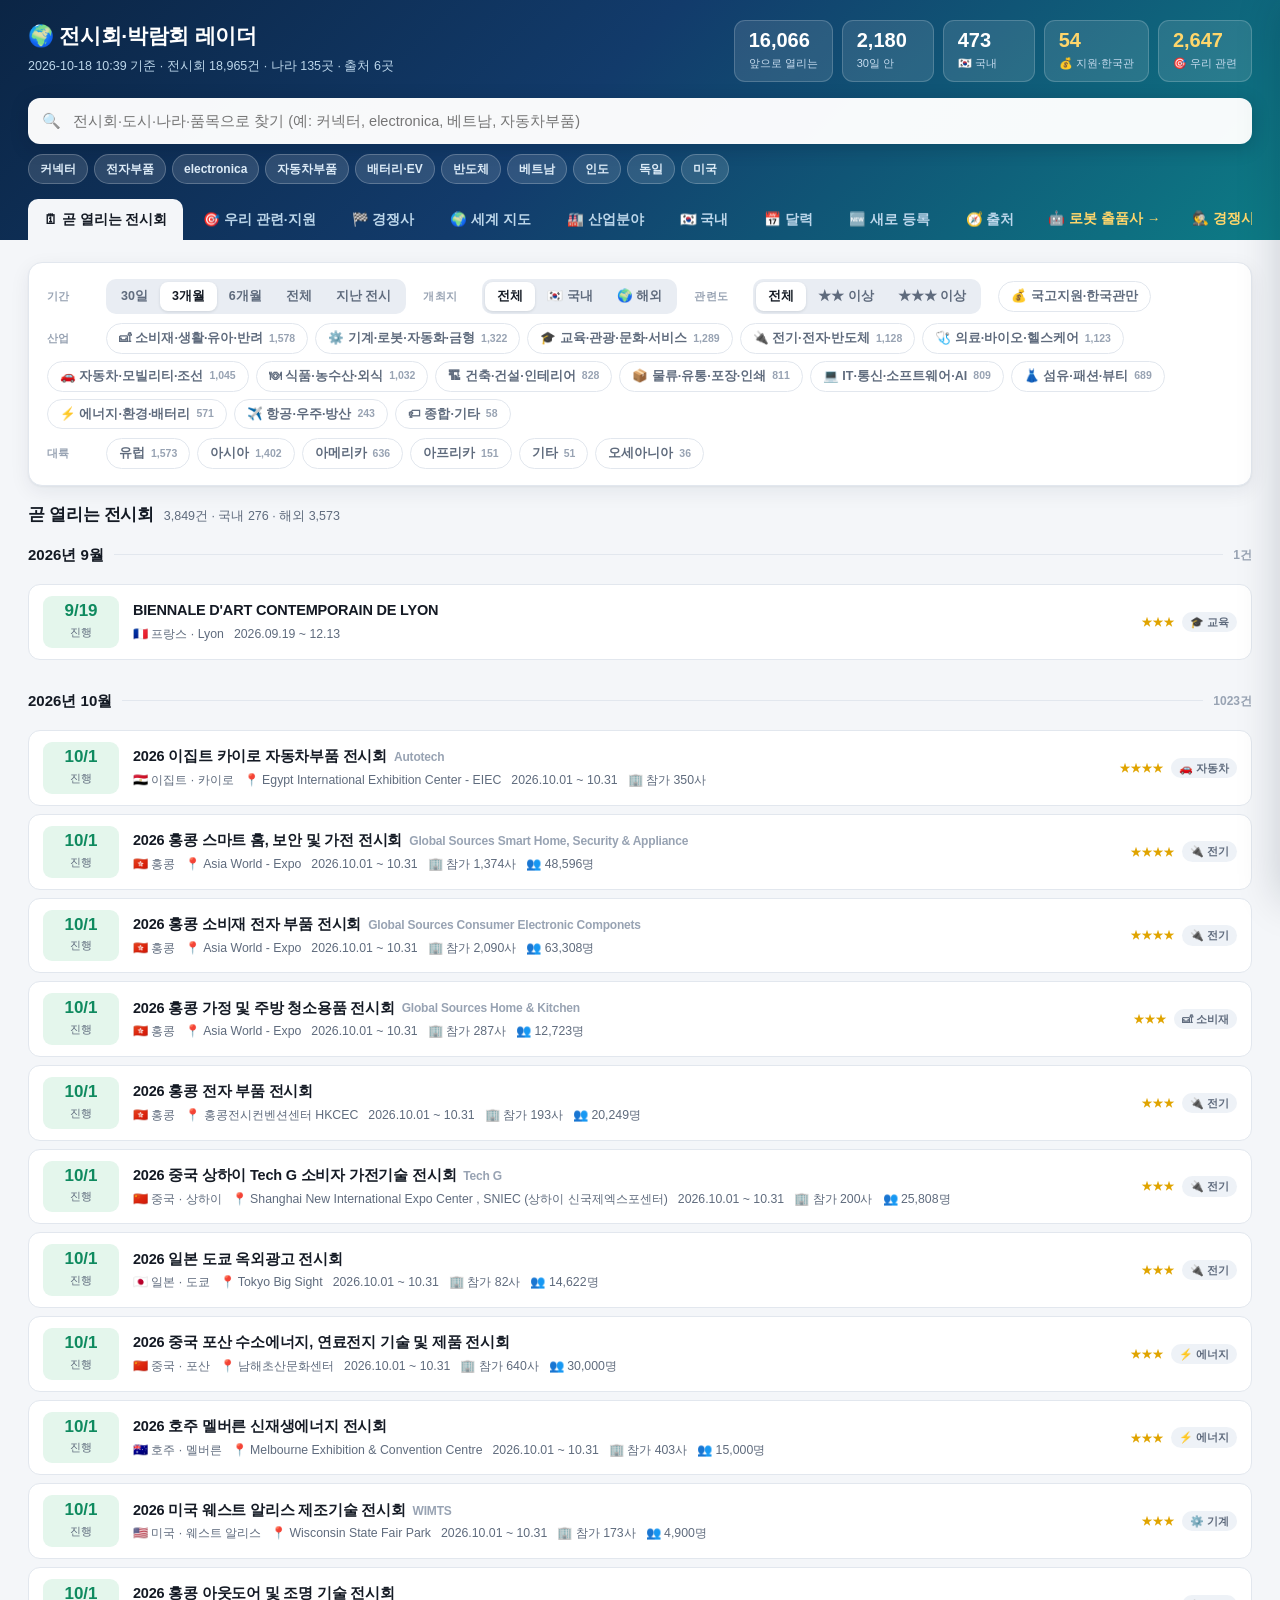
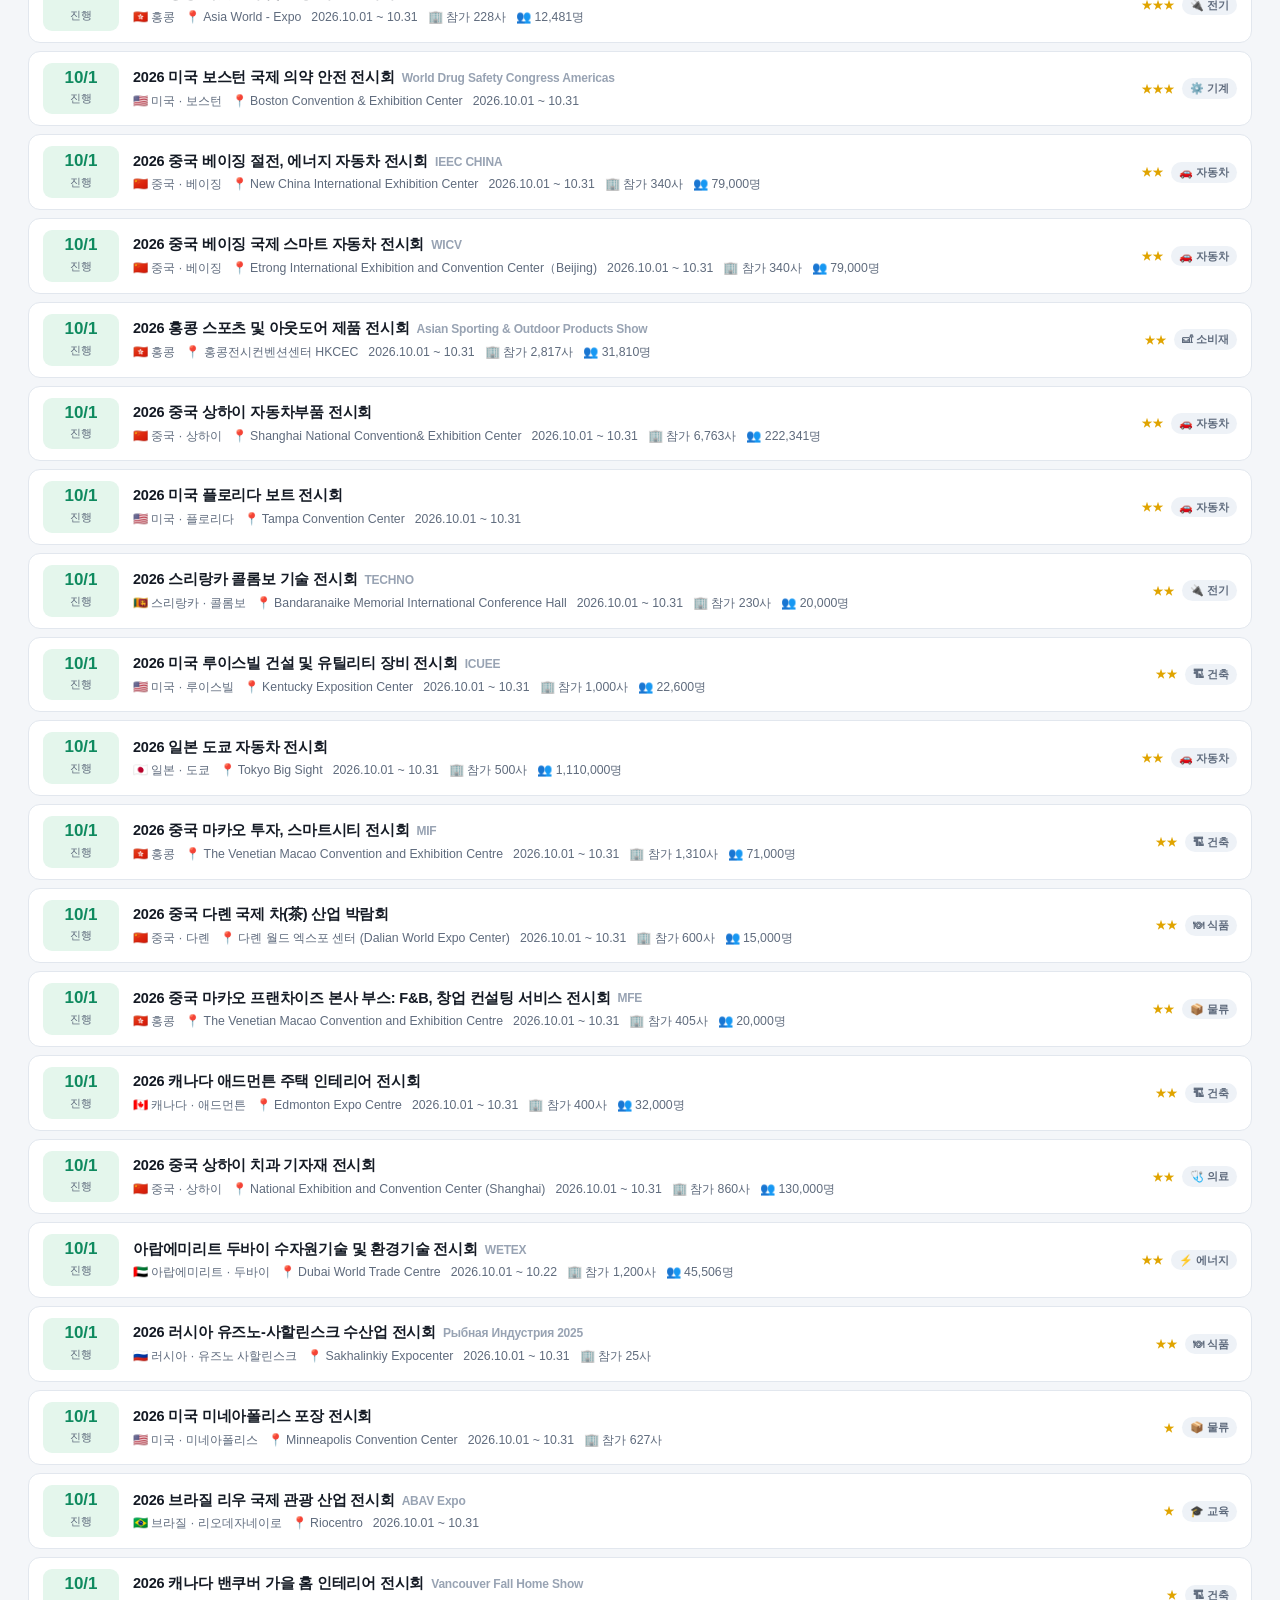
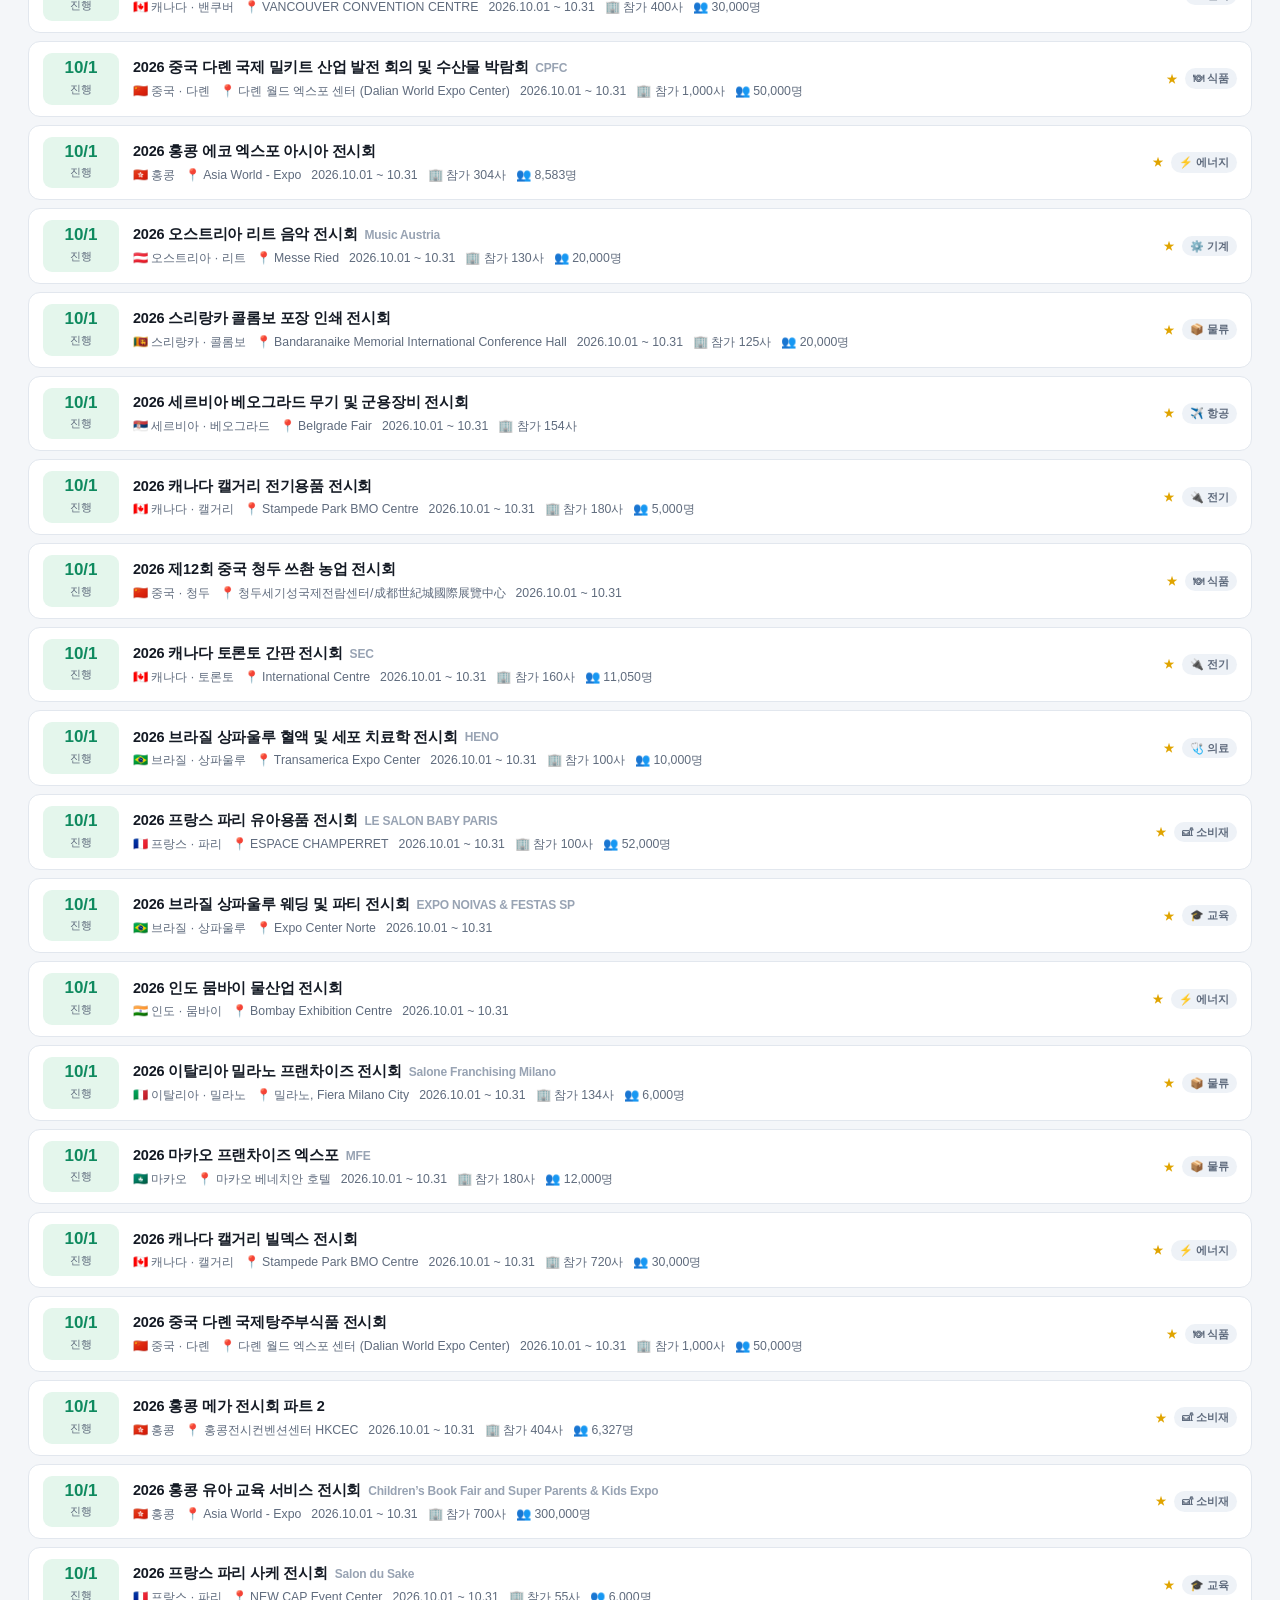
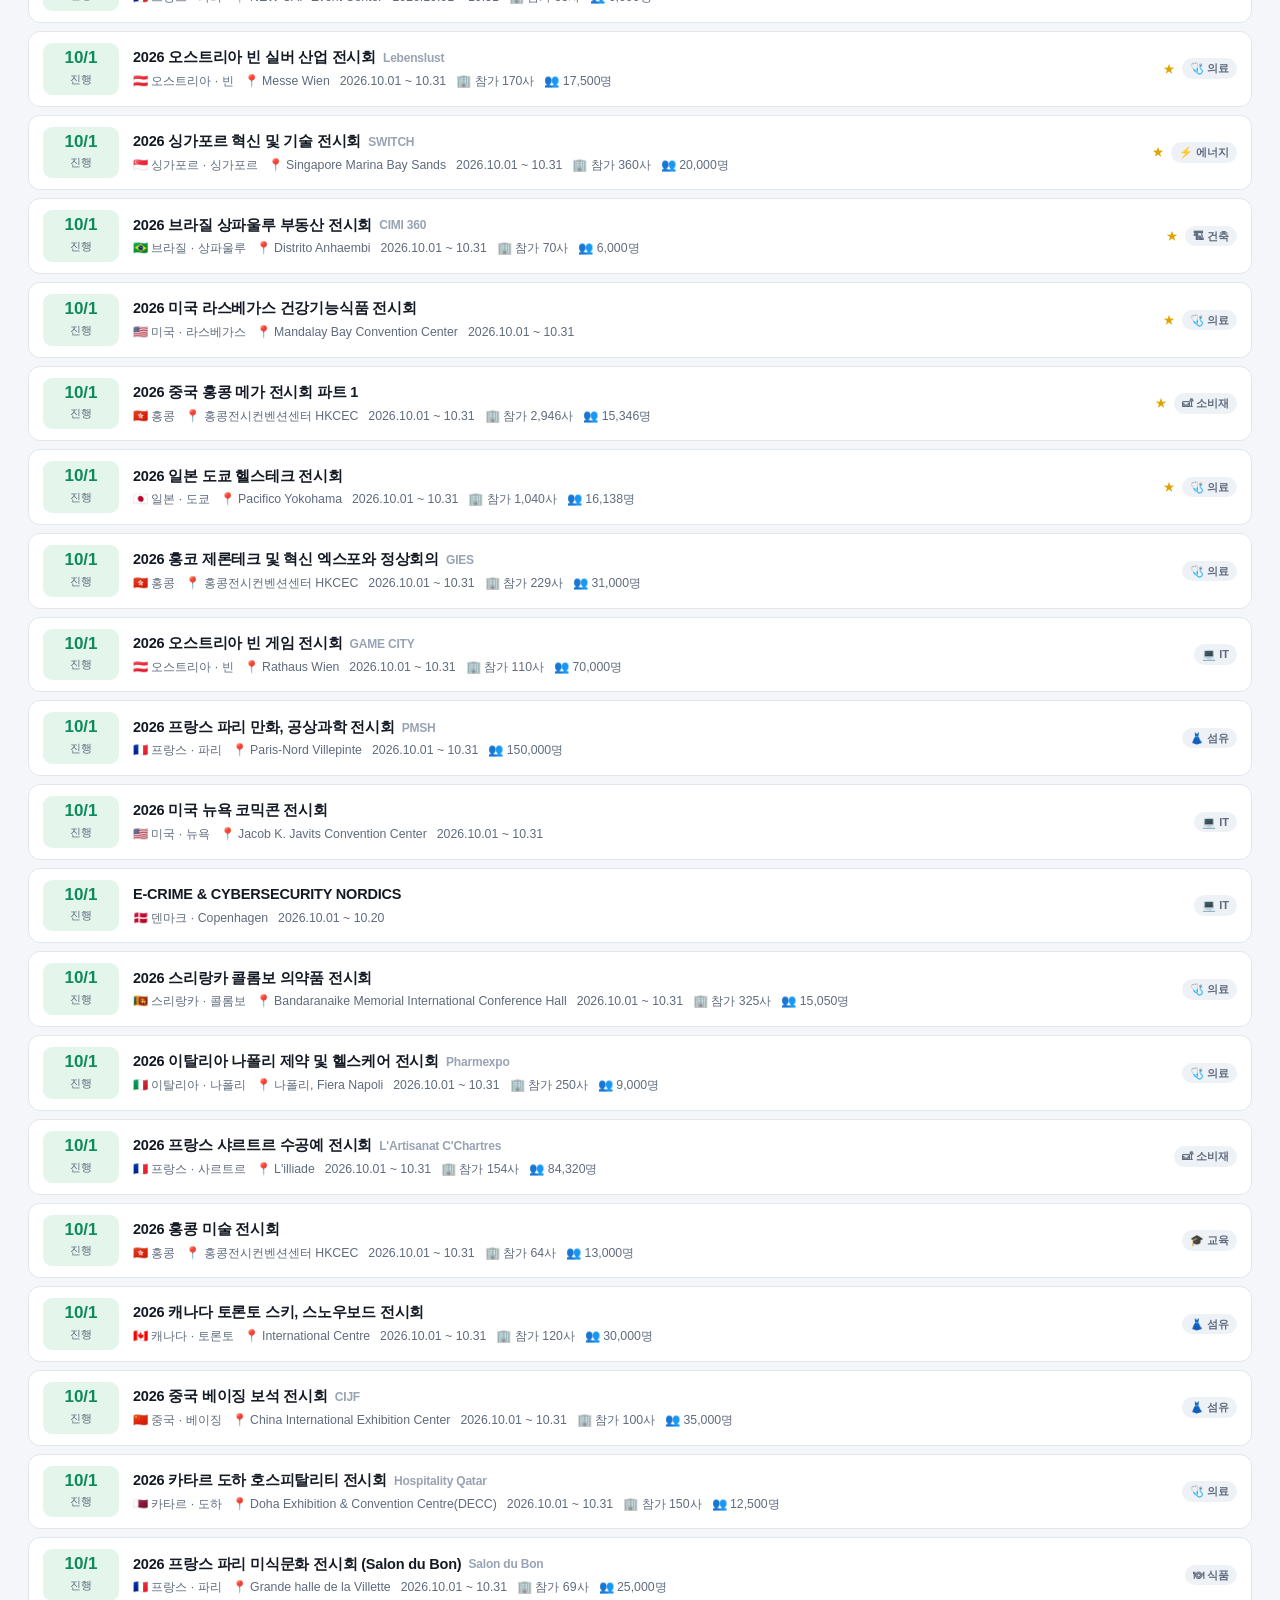
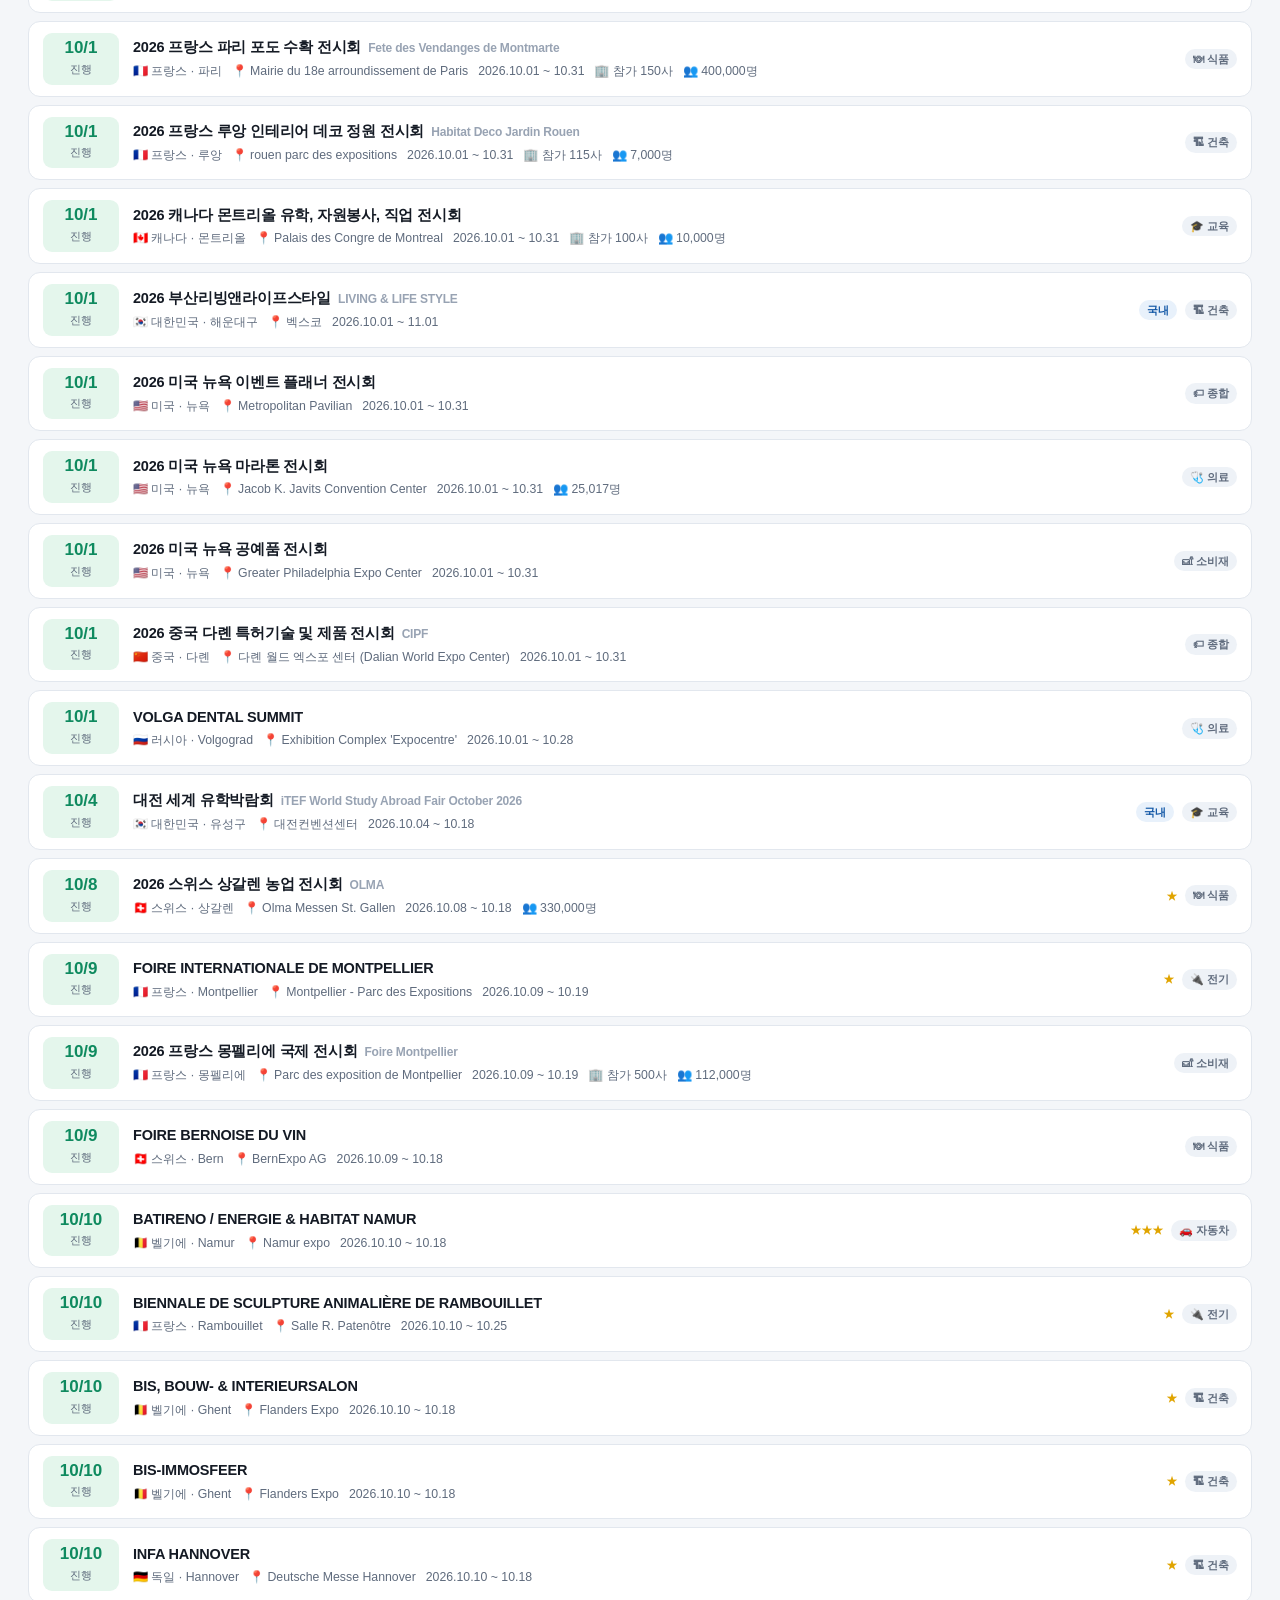
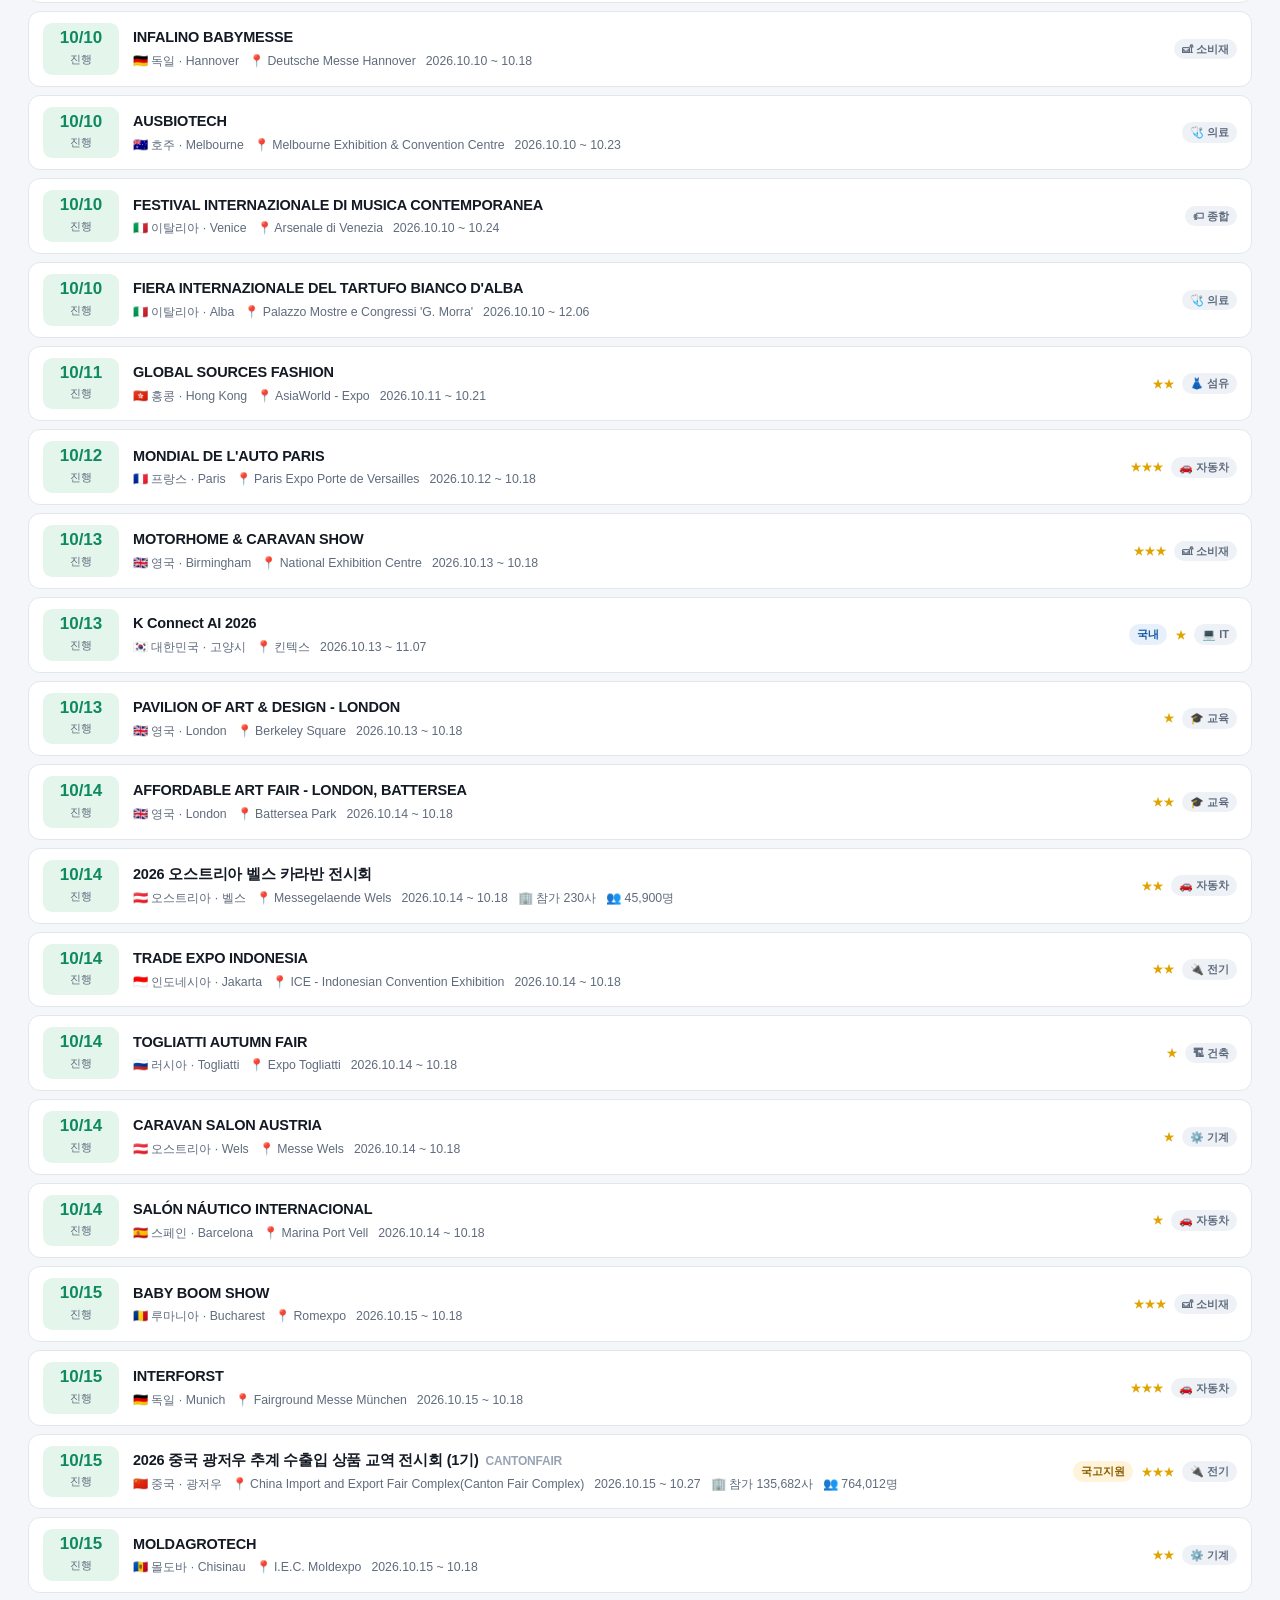
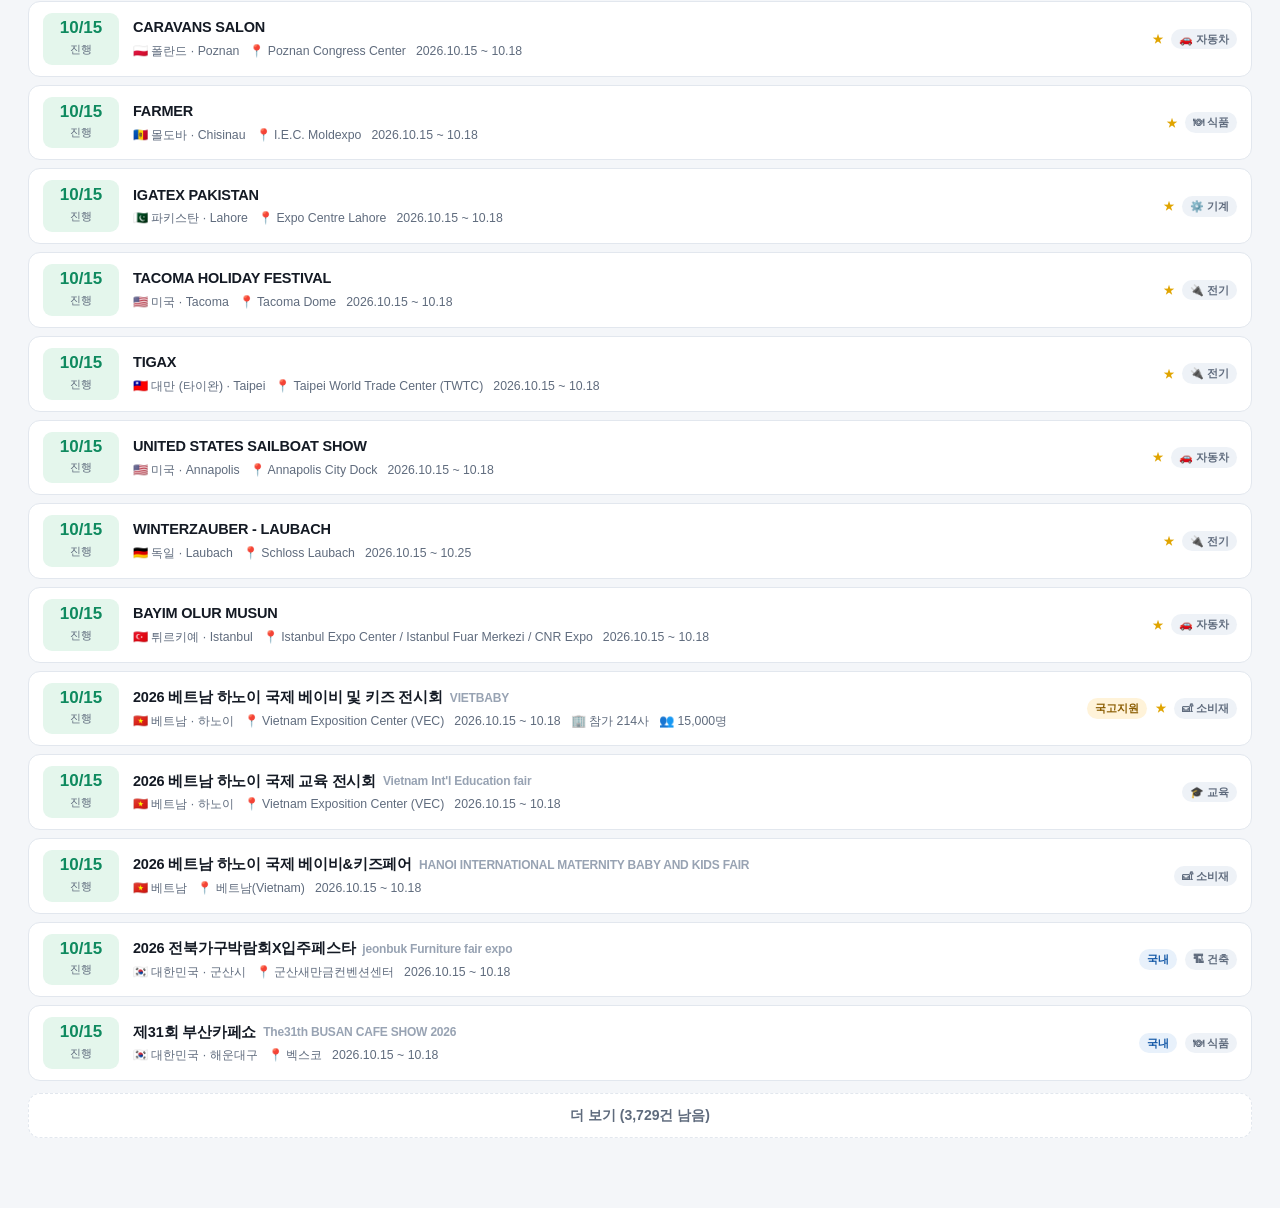
==== commit c976e56c: "데이터 갱신 2026-10-18" ====
--- a/index.html
+++ b/index.html
@@ -4,7 +4,7 @@
 <meta charset="utf-8">
 <meta name="viewport" content="width=device-width,initial-scale=1">
 <title>전시회·박람회 레이더</title>
-<link rel="stylesheet" href="styles.css?v=202610171037">
+<link rel="stylesheet" href="styles.css?v=202610181039">
 </head>
 <body>
 <header>
@@ -45,8 +45,8 @@
 <aside class="drawer" id="drawer"></aside>
 <div class="maptip" id="maptip" hidden></div>
 
-<script src="app-data.js?v=202610171037"></script>
-<script src="app-geo.js?v=202610171037"></script>
-<script src="app.js?v=202610171037"></script>
+<script src="app-data.js?v=202610181039"></script>
+<script src="app-geo.js?v=202610181039"></script>
+<script src="app.js?v=202610181039"></script>
 </body>
 </html>
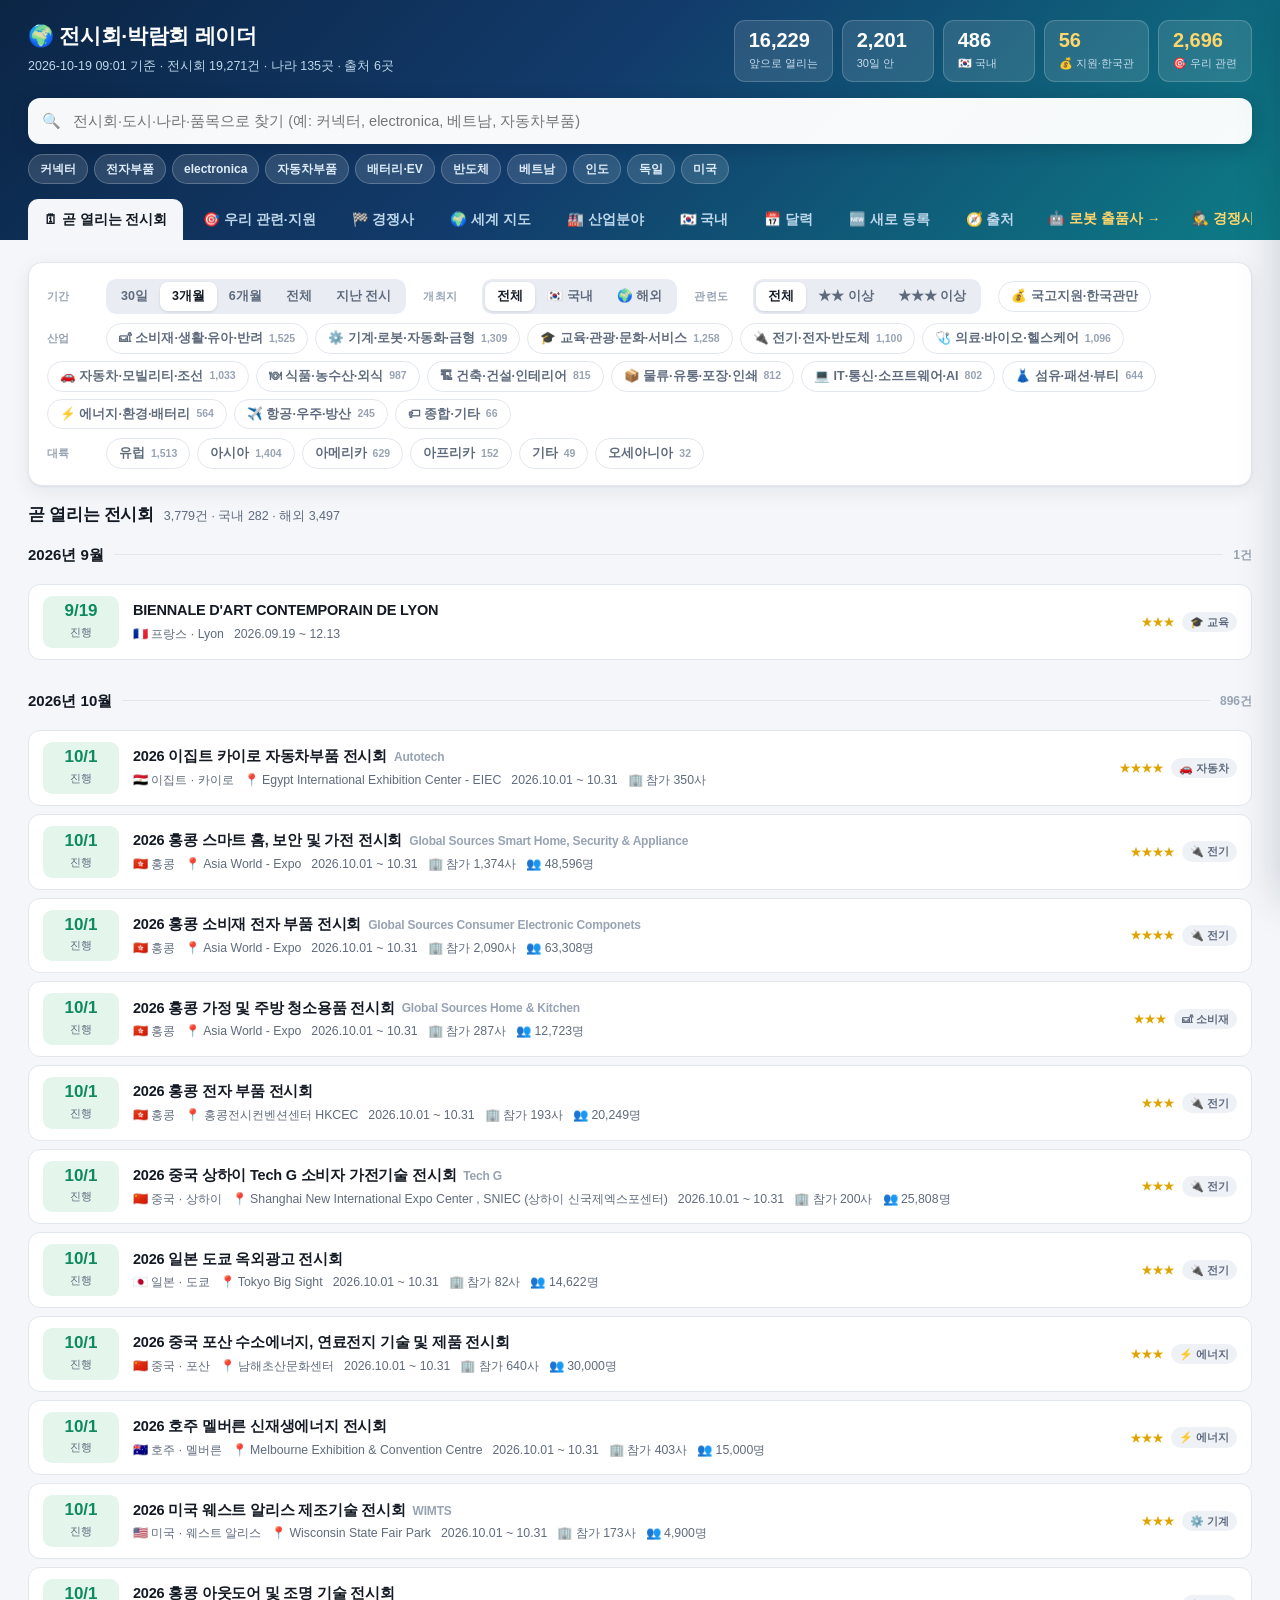
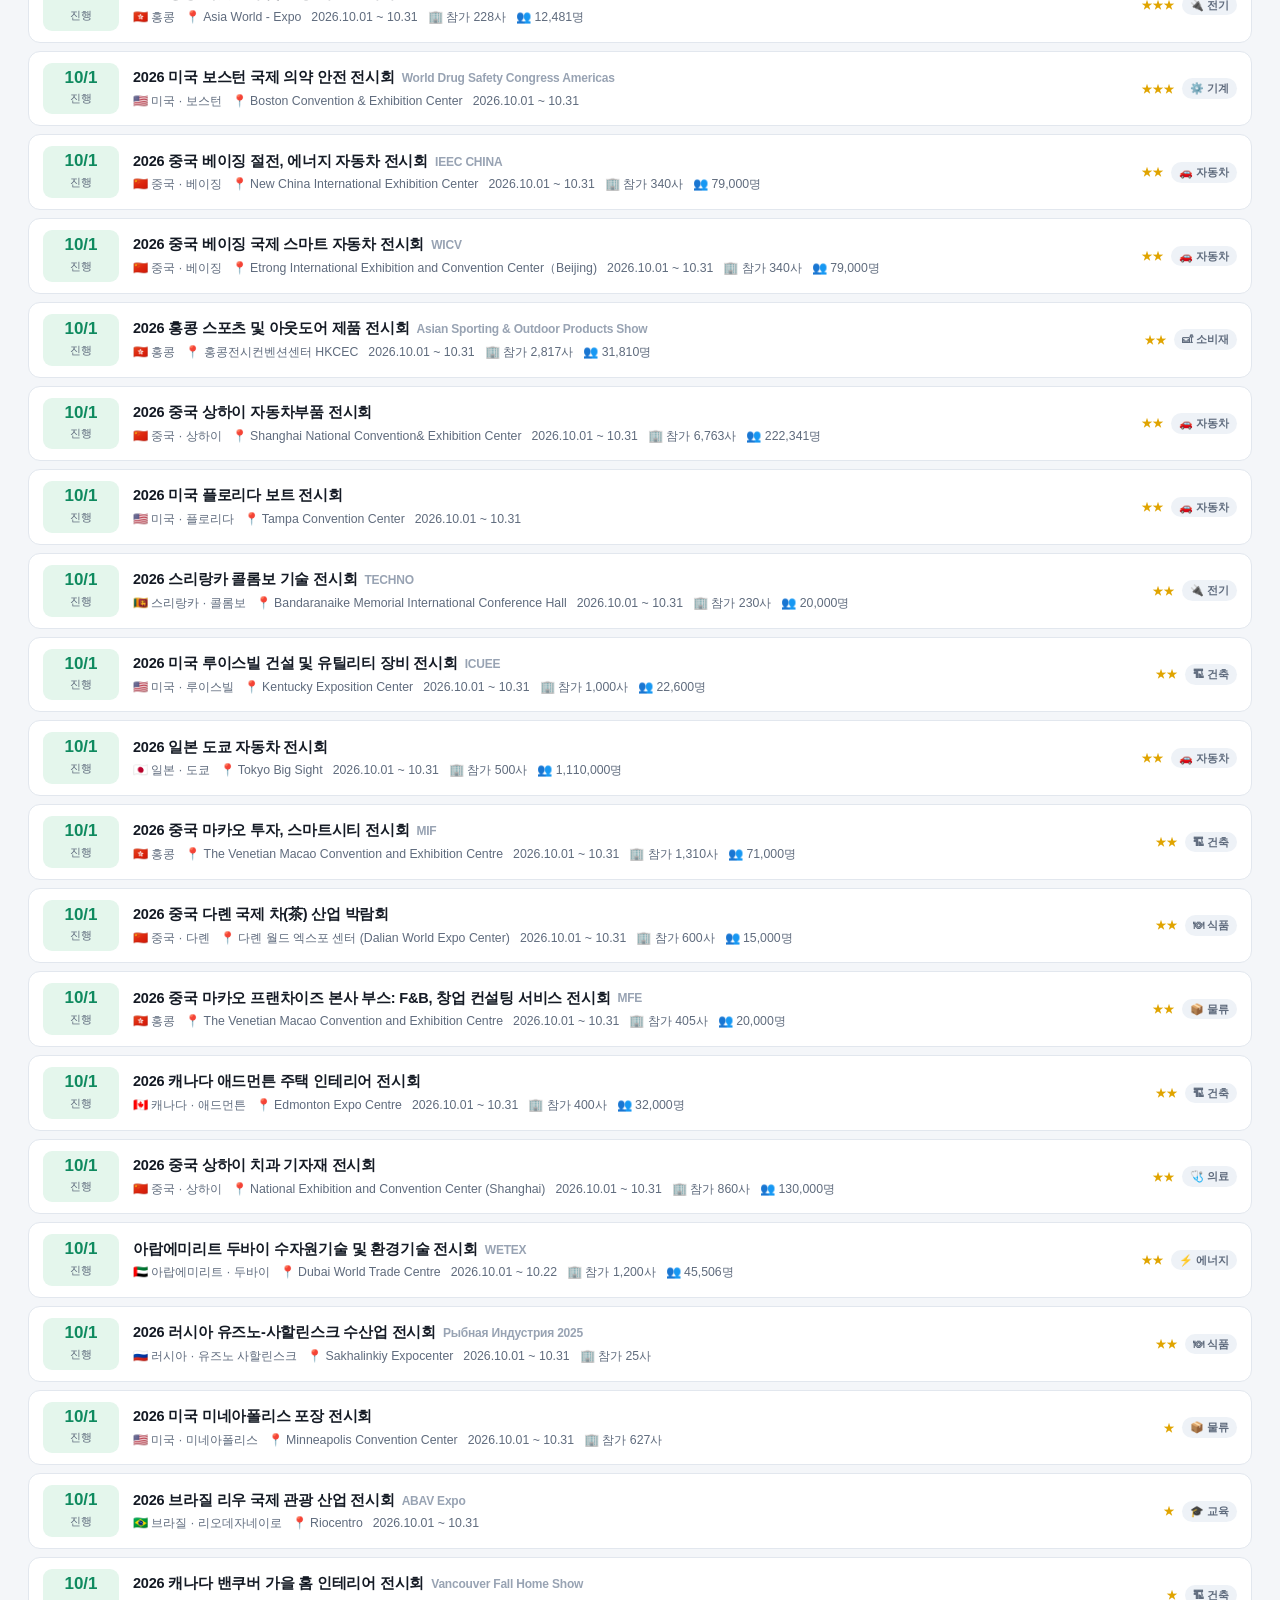
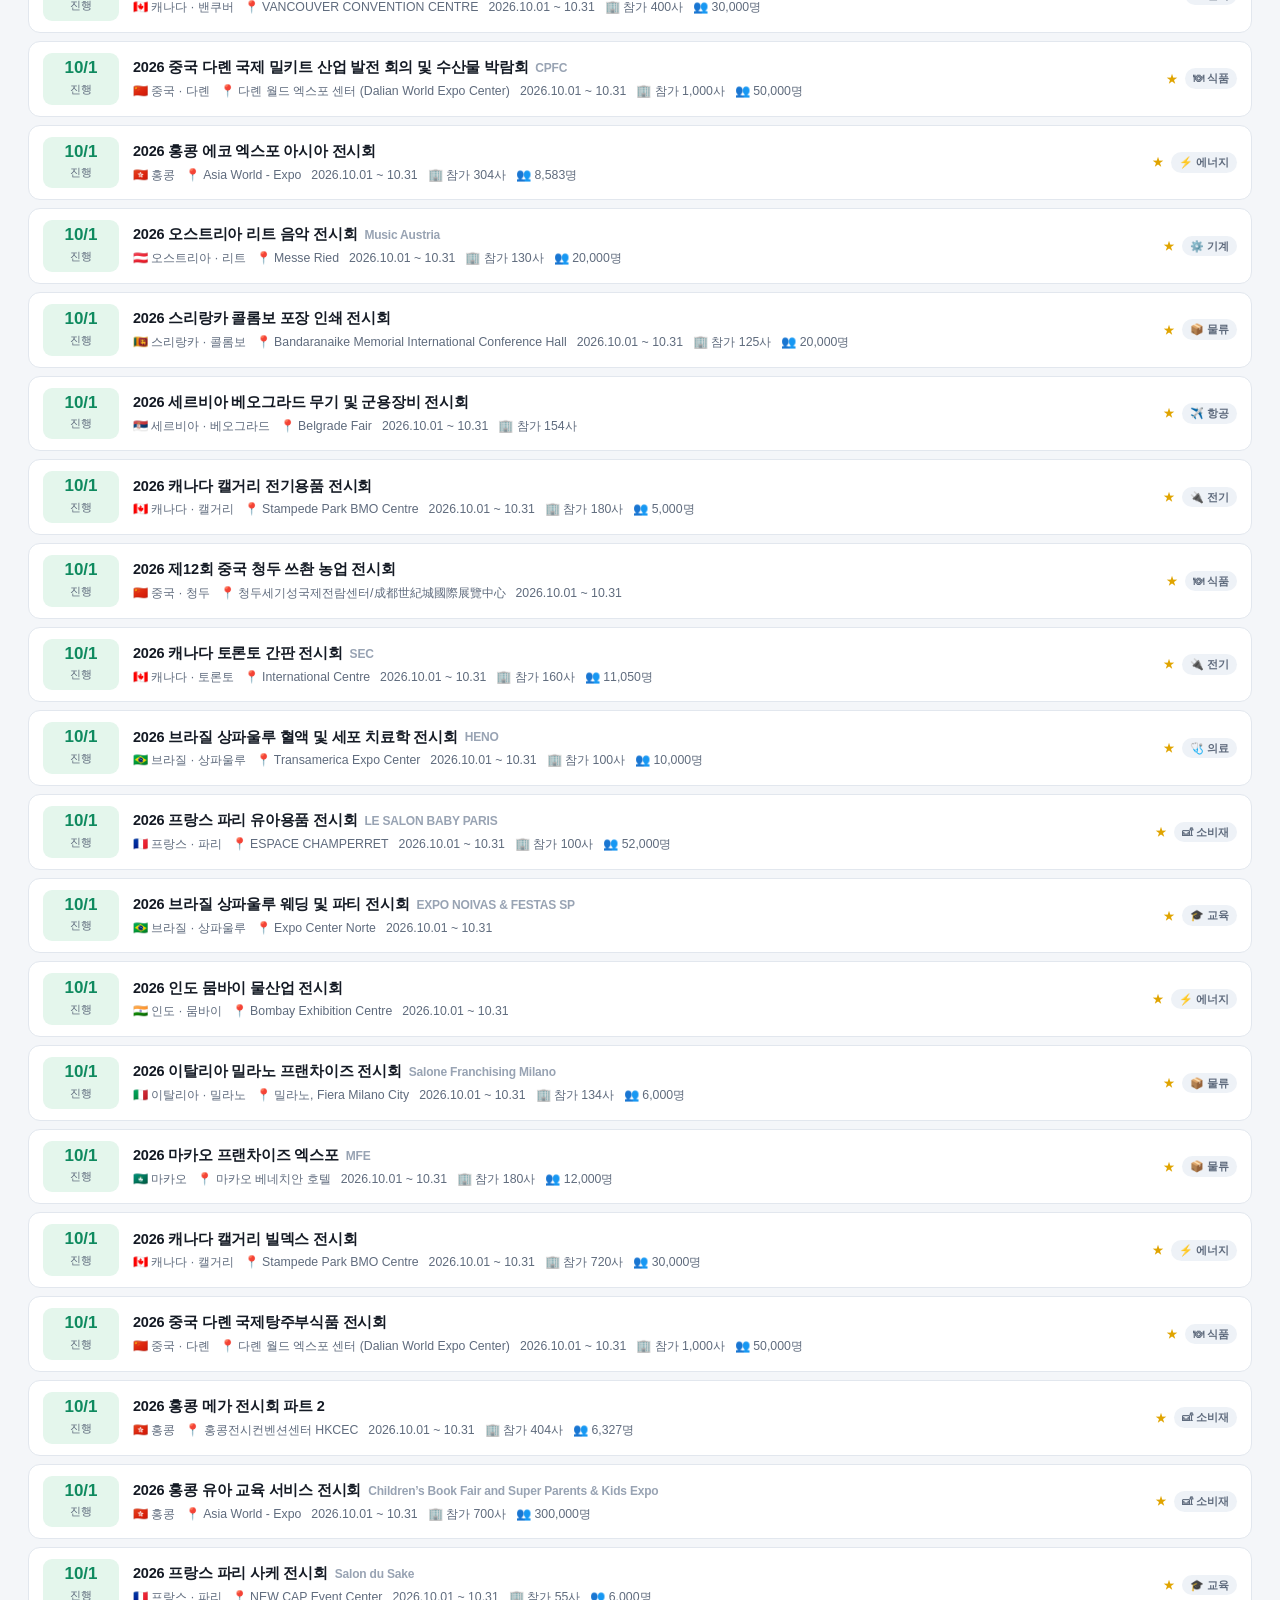
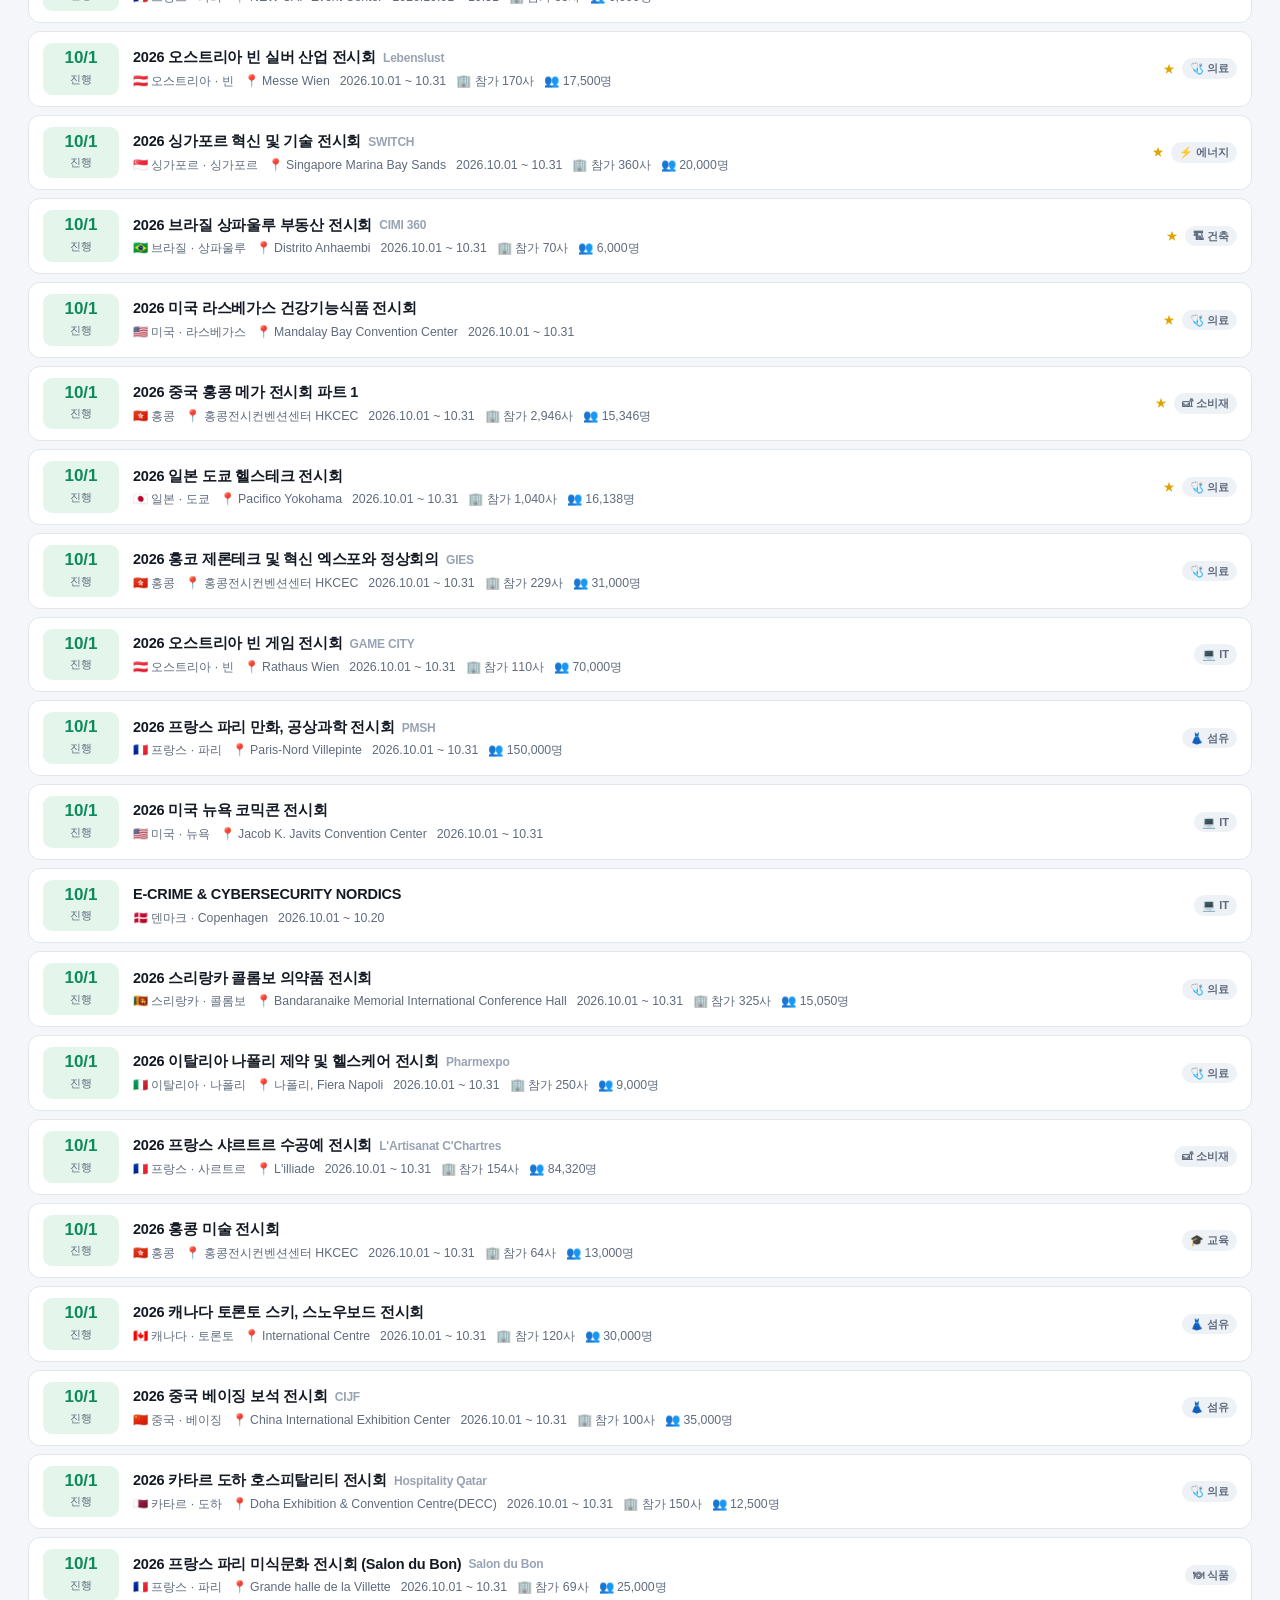
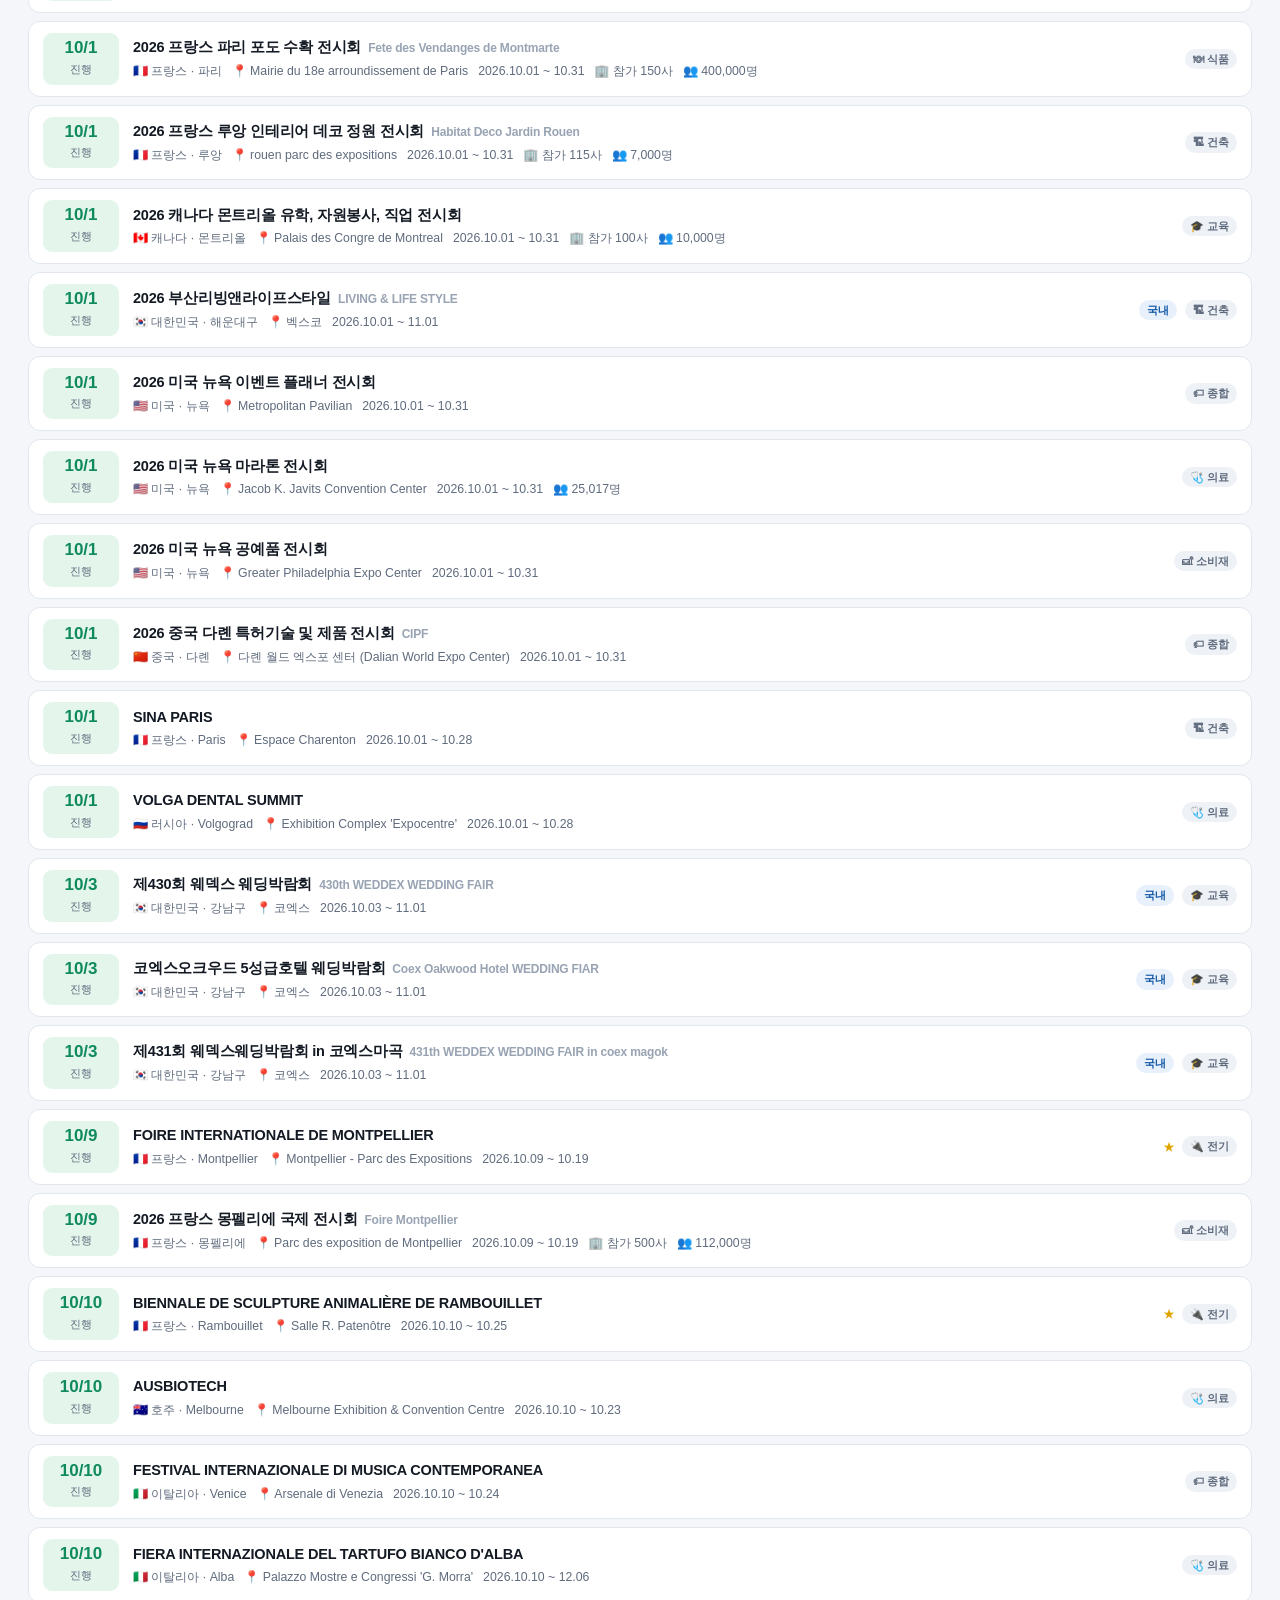
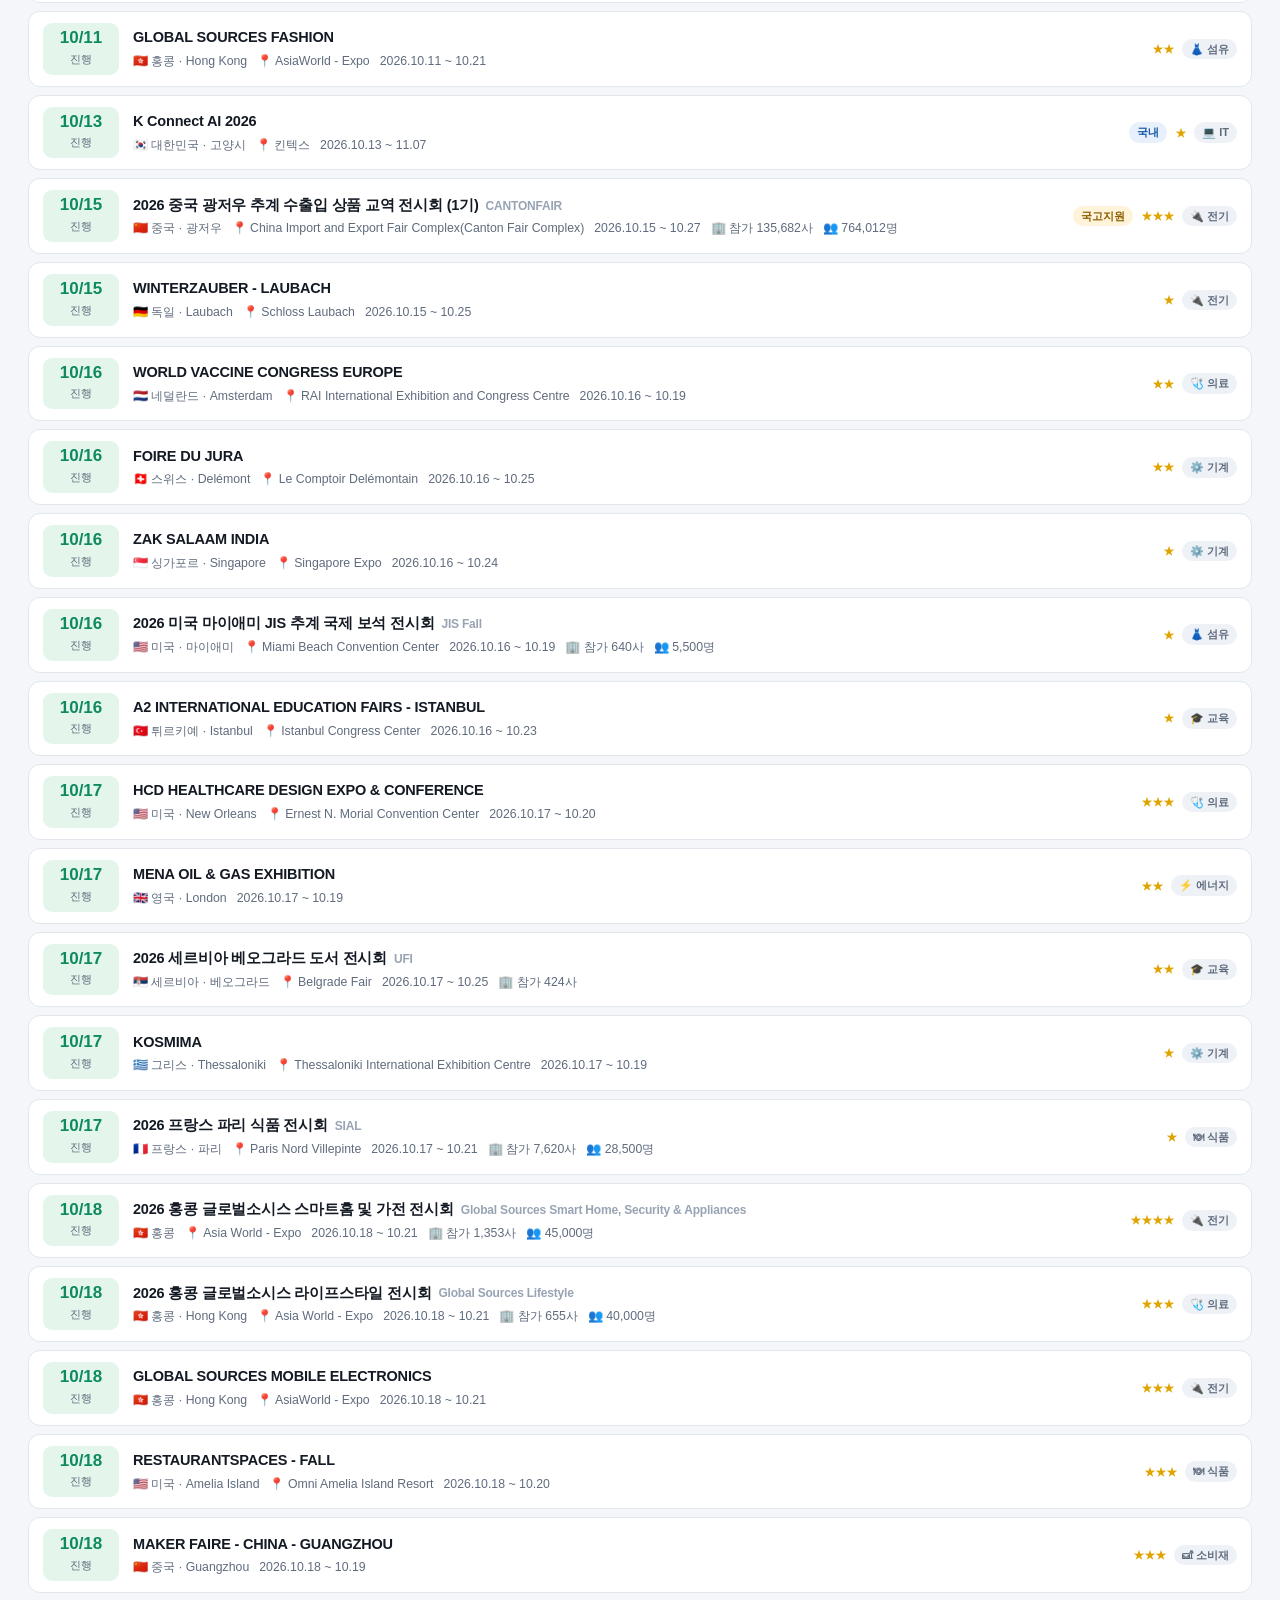
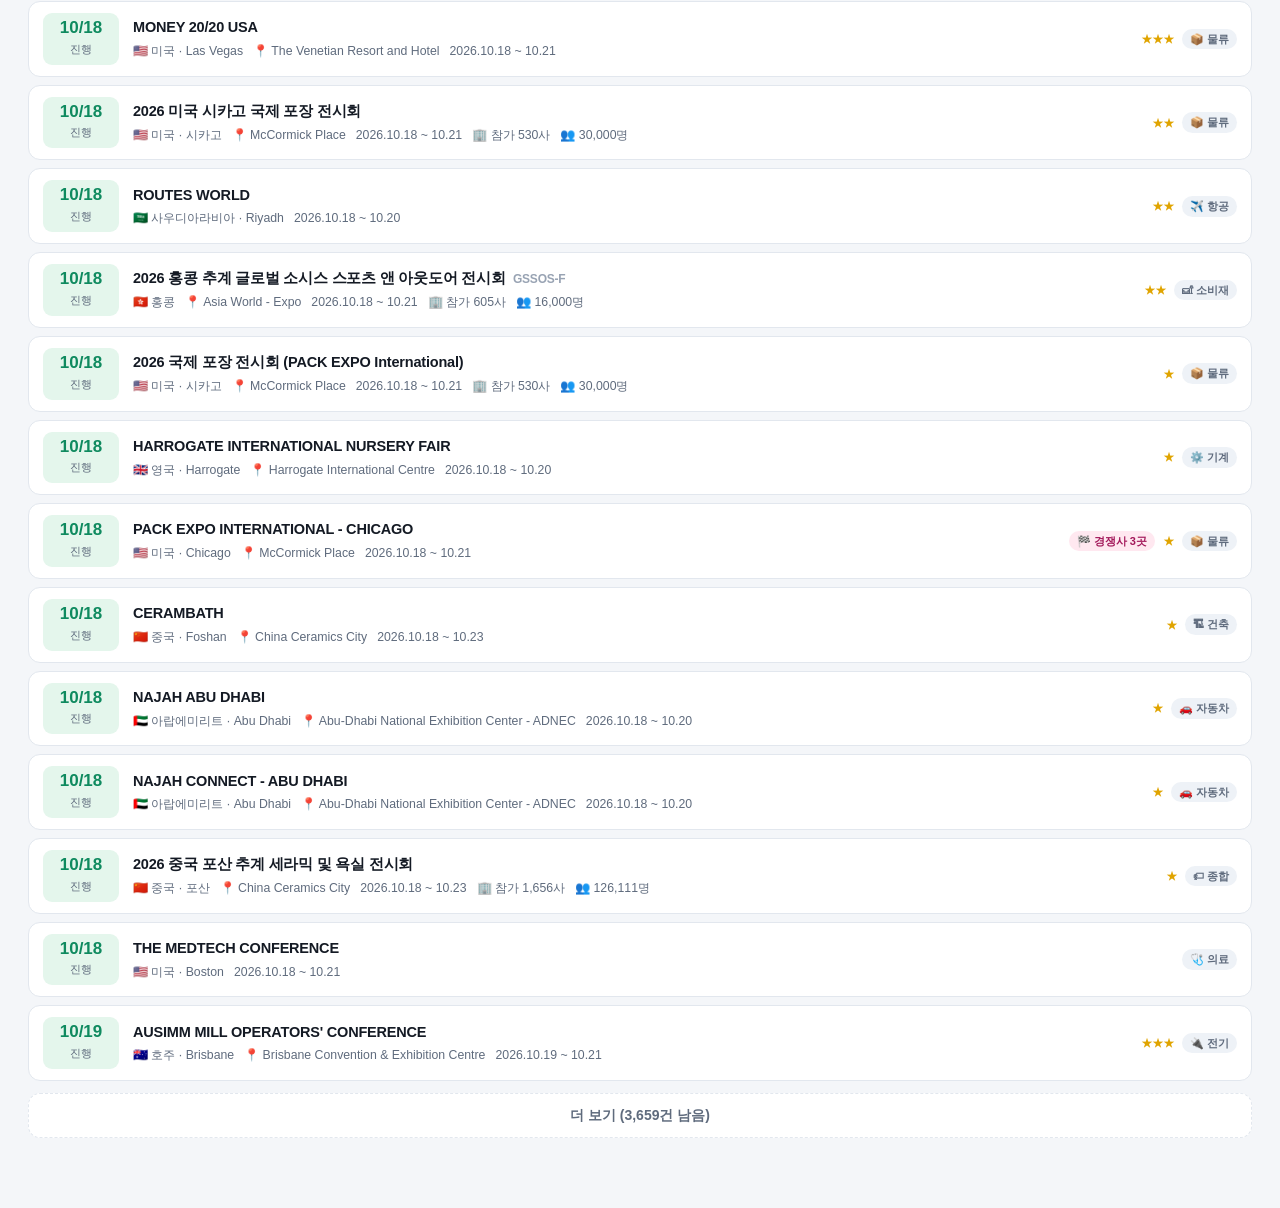
==== commit 5813b517: "데이터 갱신 2026-10-19" ====
--- a/index.html
+++ b/index.html
@@ -4,7 +4,7 @@
 <meta charset="utf-8">
 <meta name="viewport" content="width=device-width,initial-scale=1">
 <title>전시회·박람회 레이더</title>
-<link rel="stylesheet" href="styles.css?v=202610181039">
+<link rel="stylesheet" href="styles.css?v=202610190901">
 </head>
 <body>
 <header>
@@ -45,8 +45,8 @@
 <aside class="drawer" id="drawer"></aside>
 <div class="maptip" id="maptip" hidden></div>
 
-<script src="app-data.js?v=202610181039"></script>
-<script src="app-geo.js?v=202610181039"></script>
-<script src="app.js?v=202610181039"></script>
+<script src="app-data.js?v=202610190901"></script>
+<script src="app-geo.js?v=202610190901"></script>
+<script src="app.js?v=202610190901"></script>
 </body>
 </html>
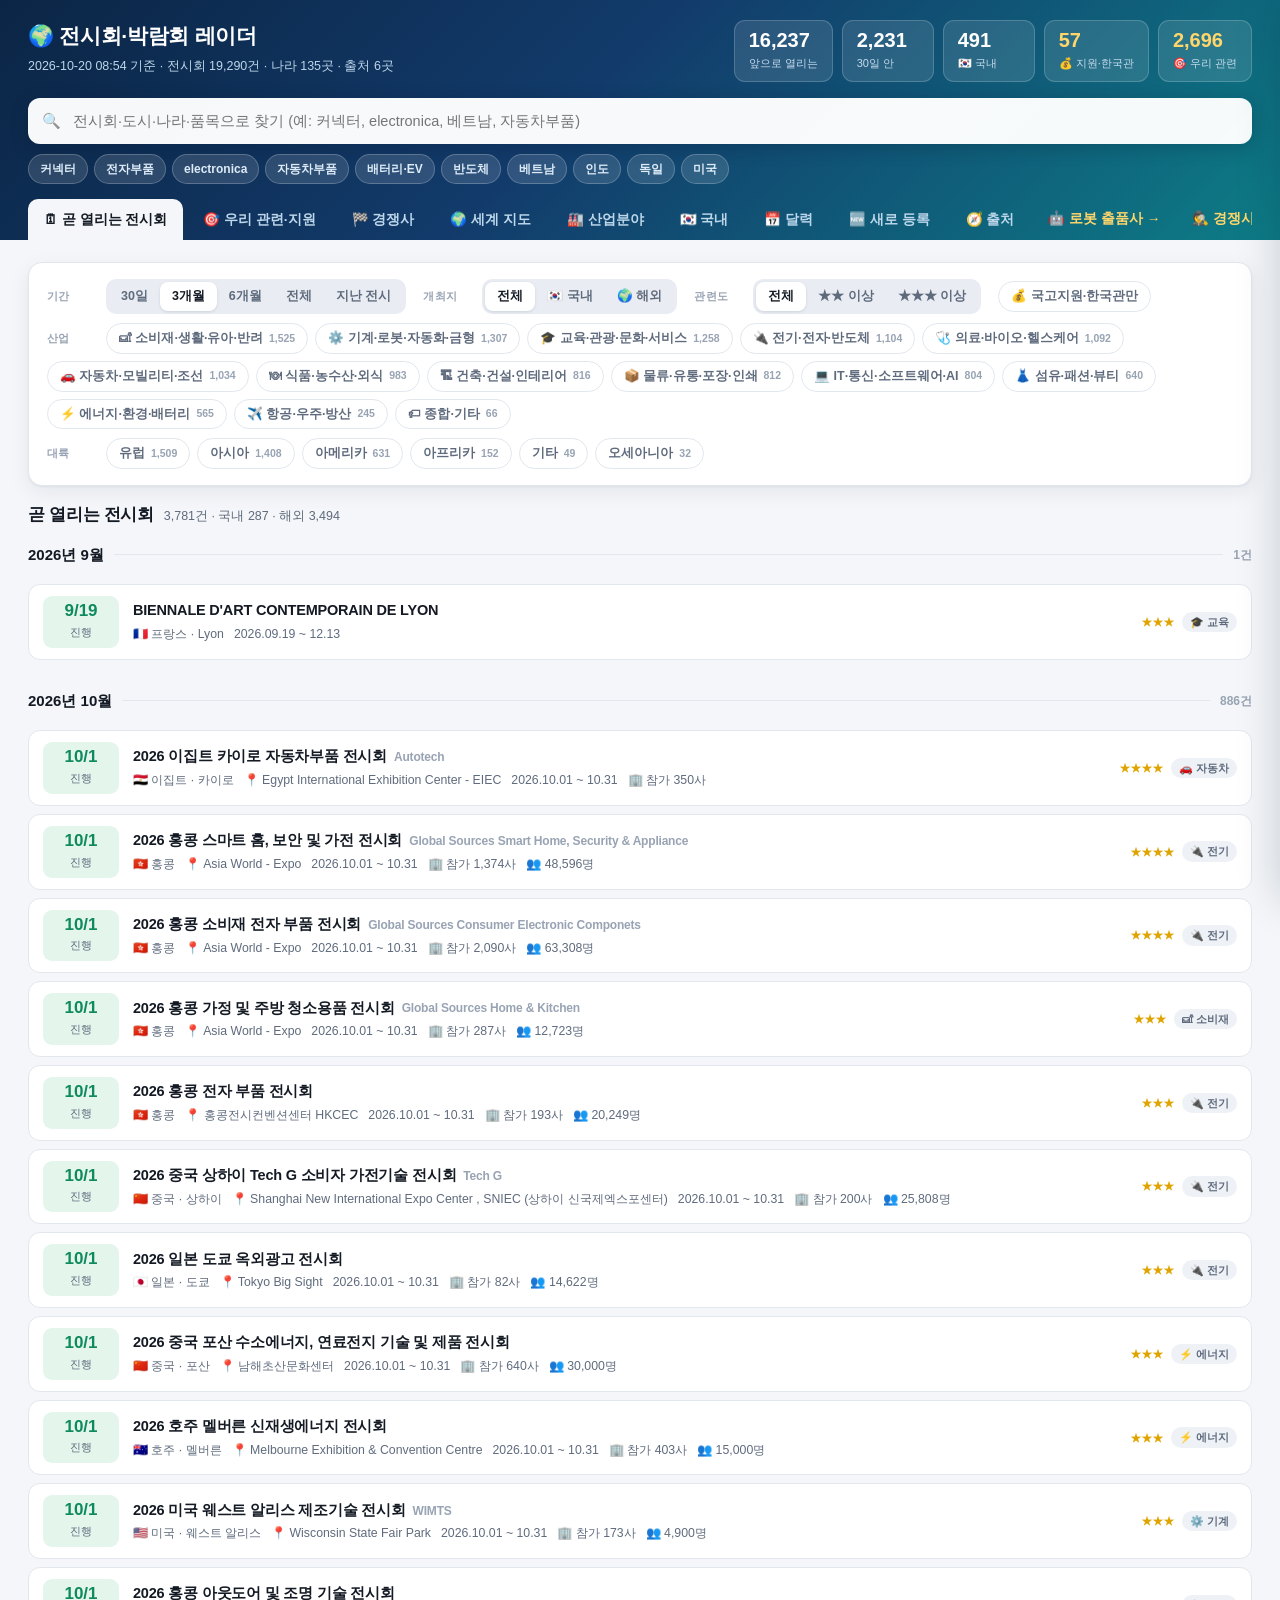
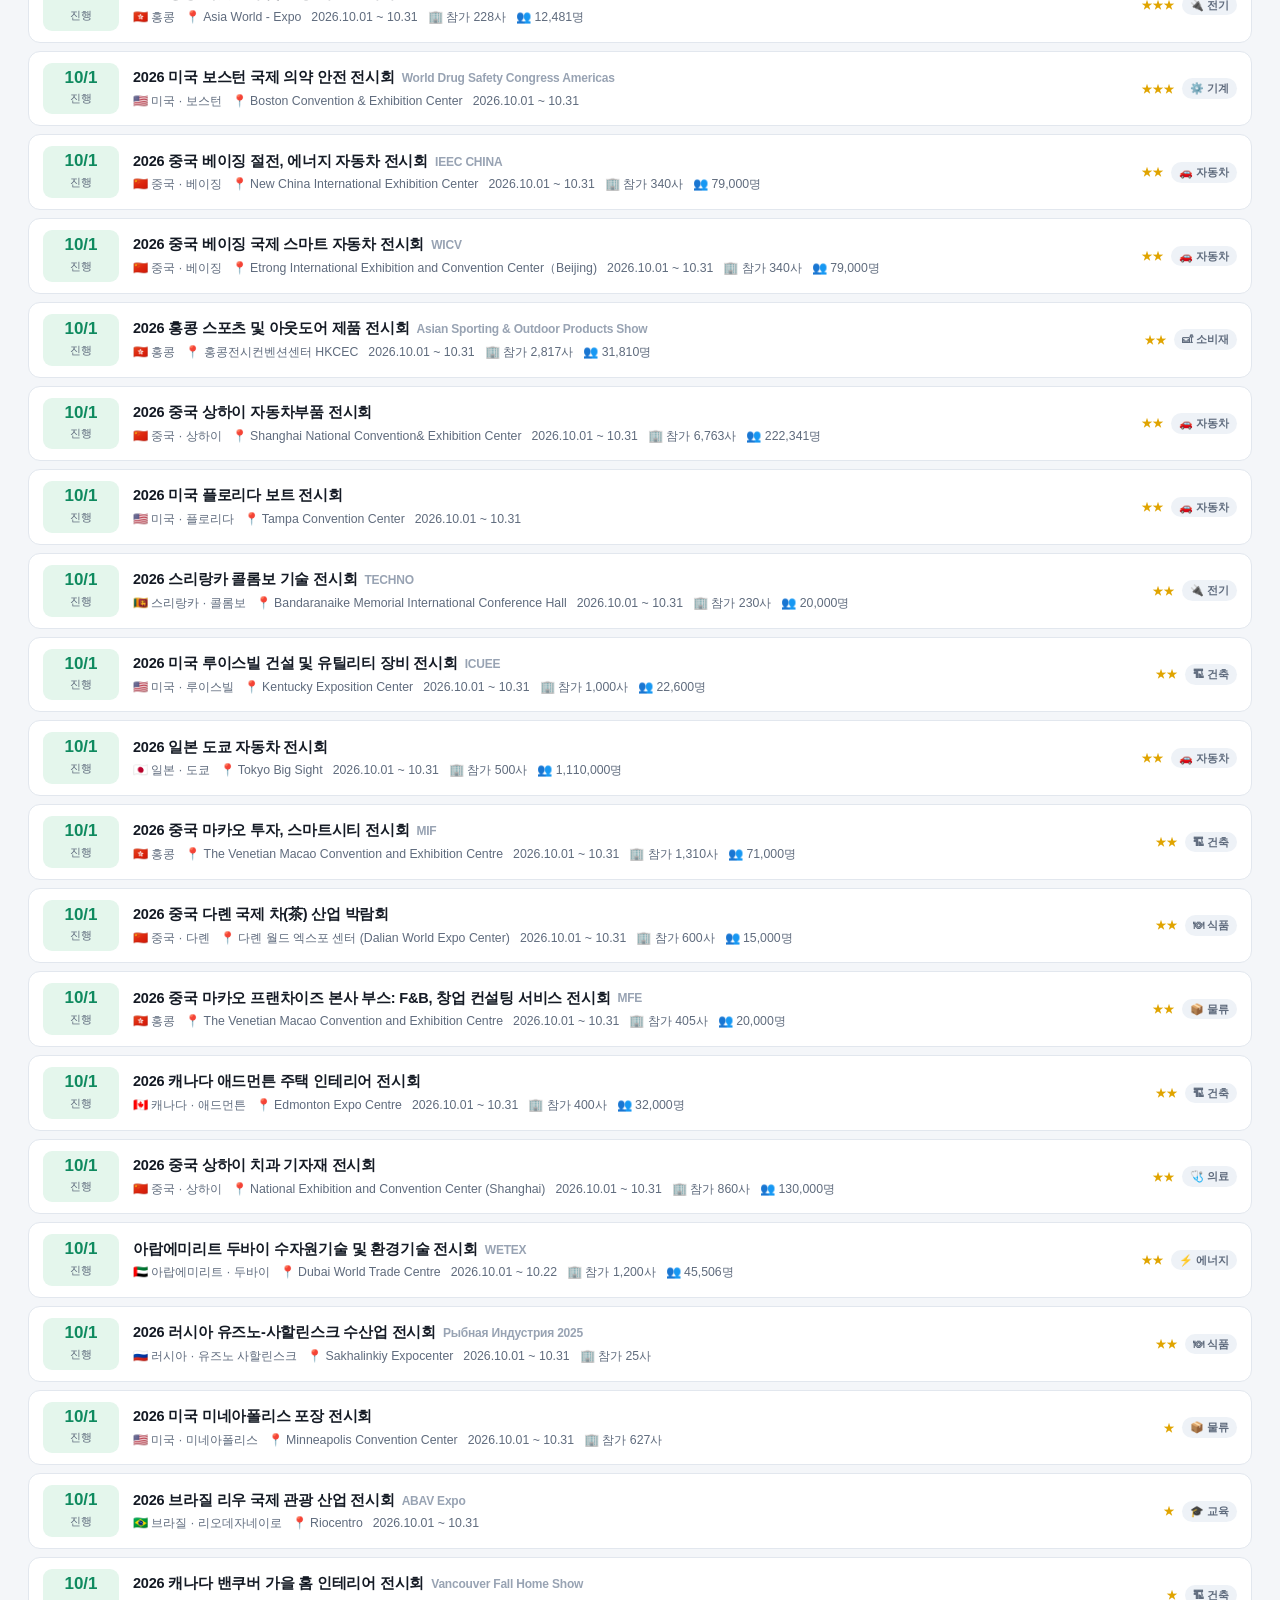
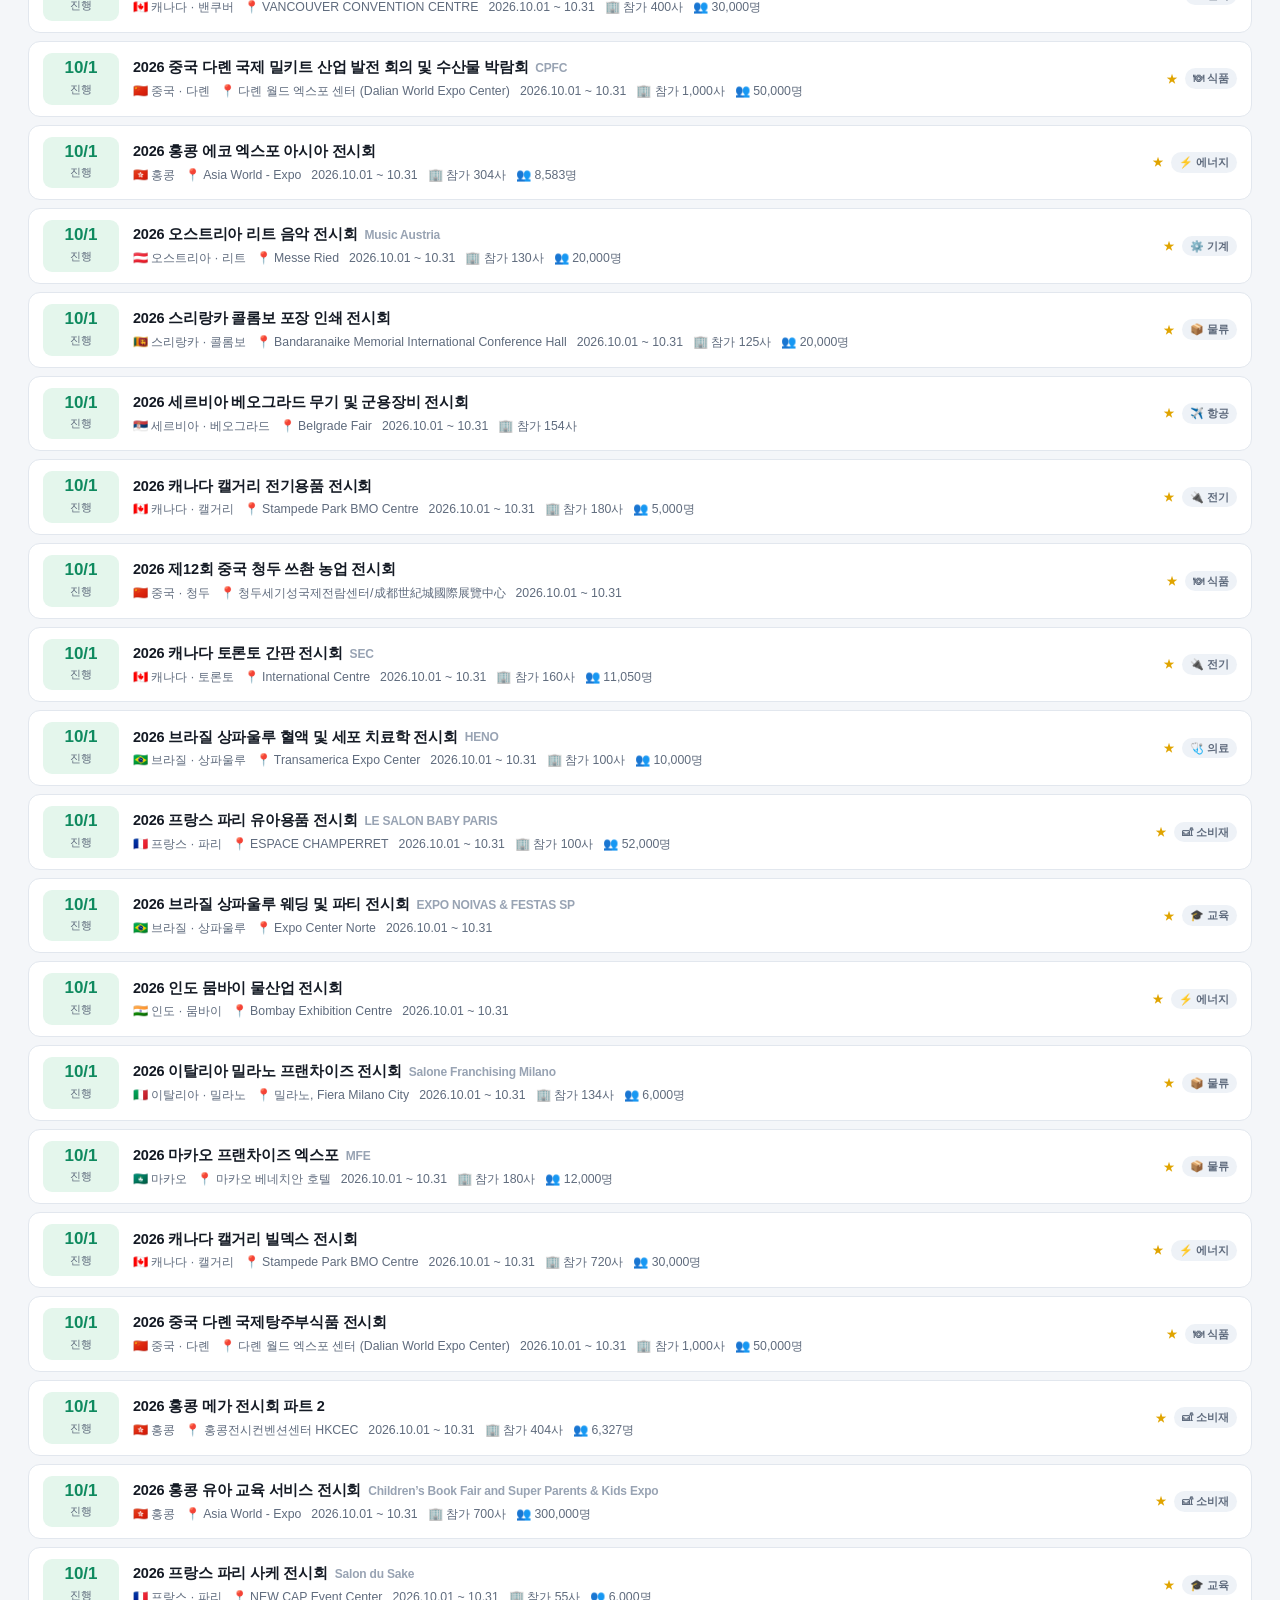
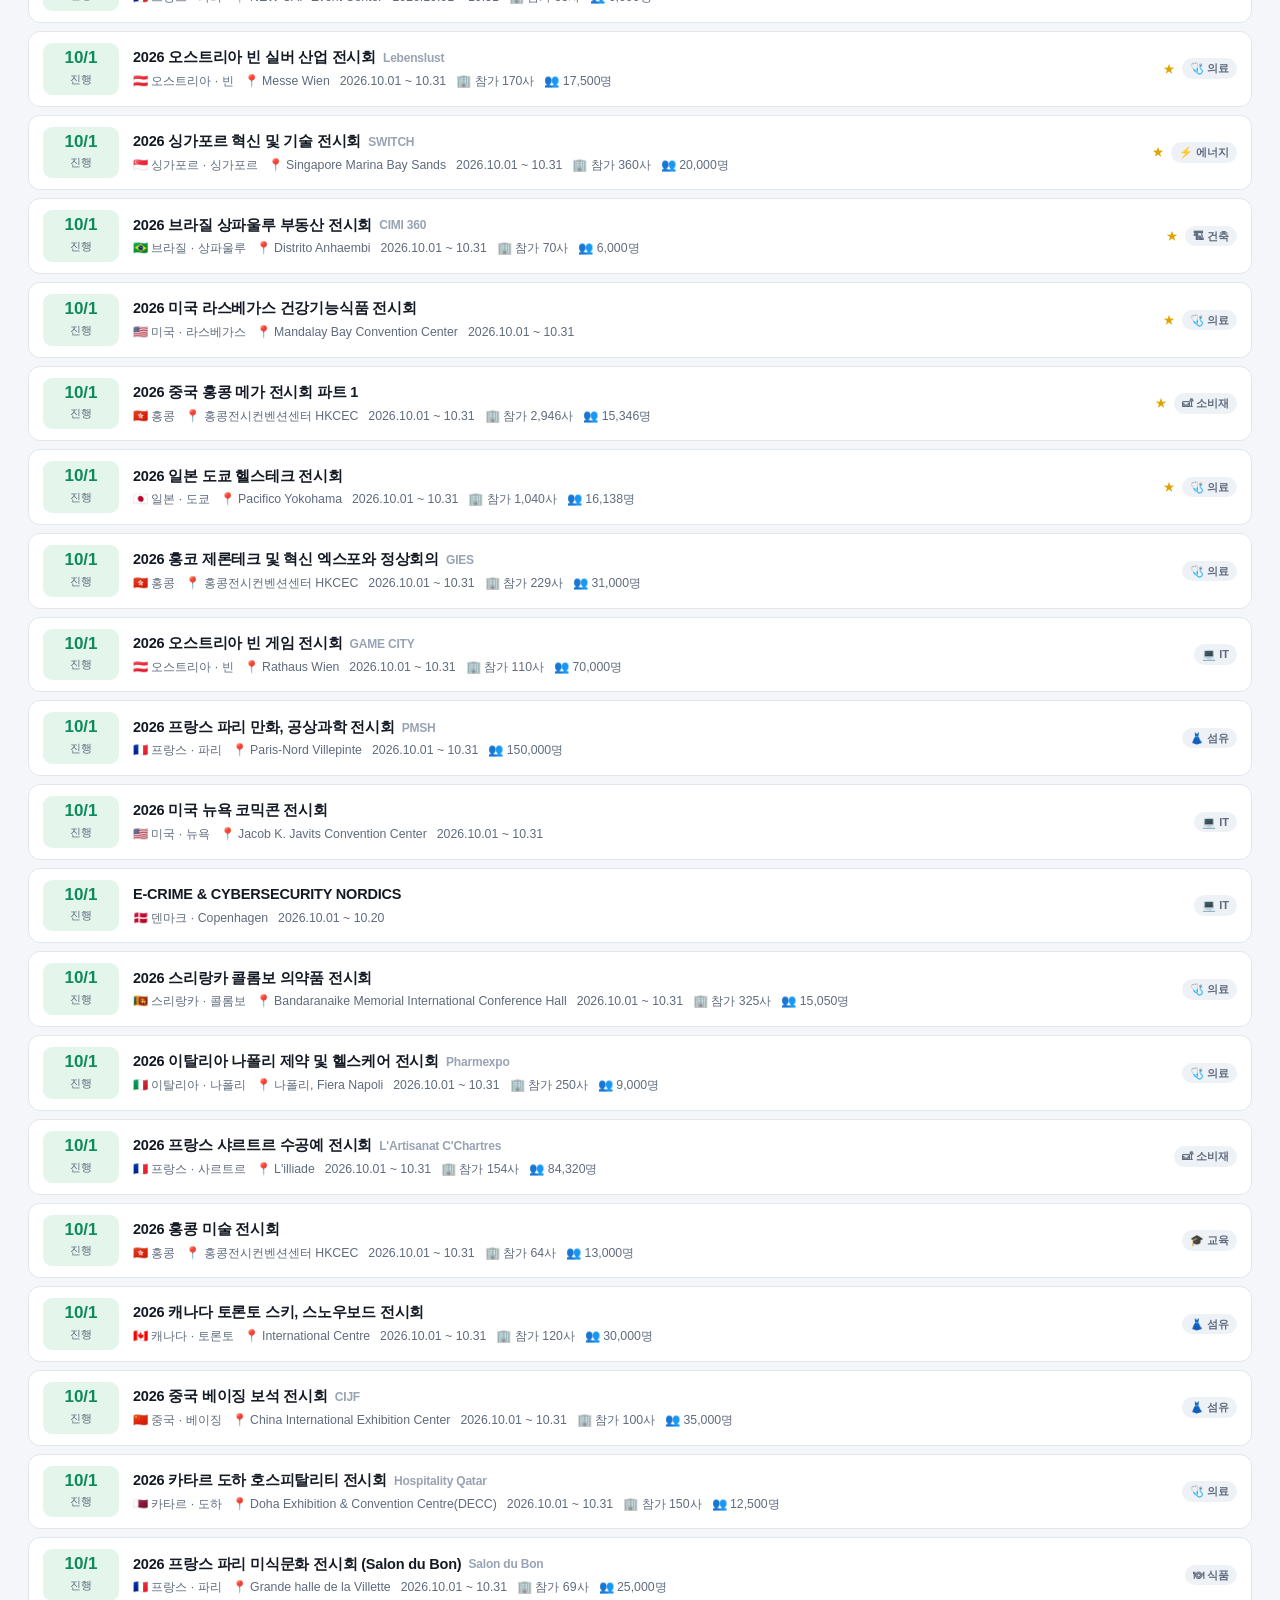
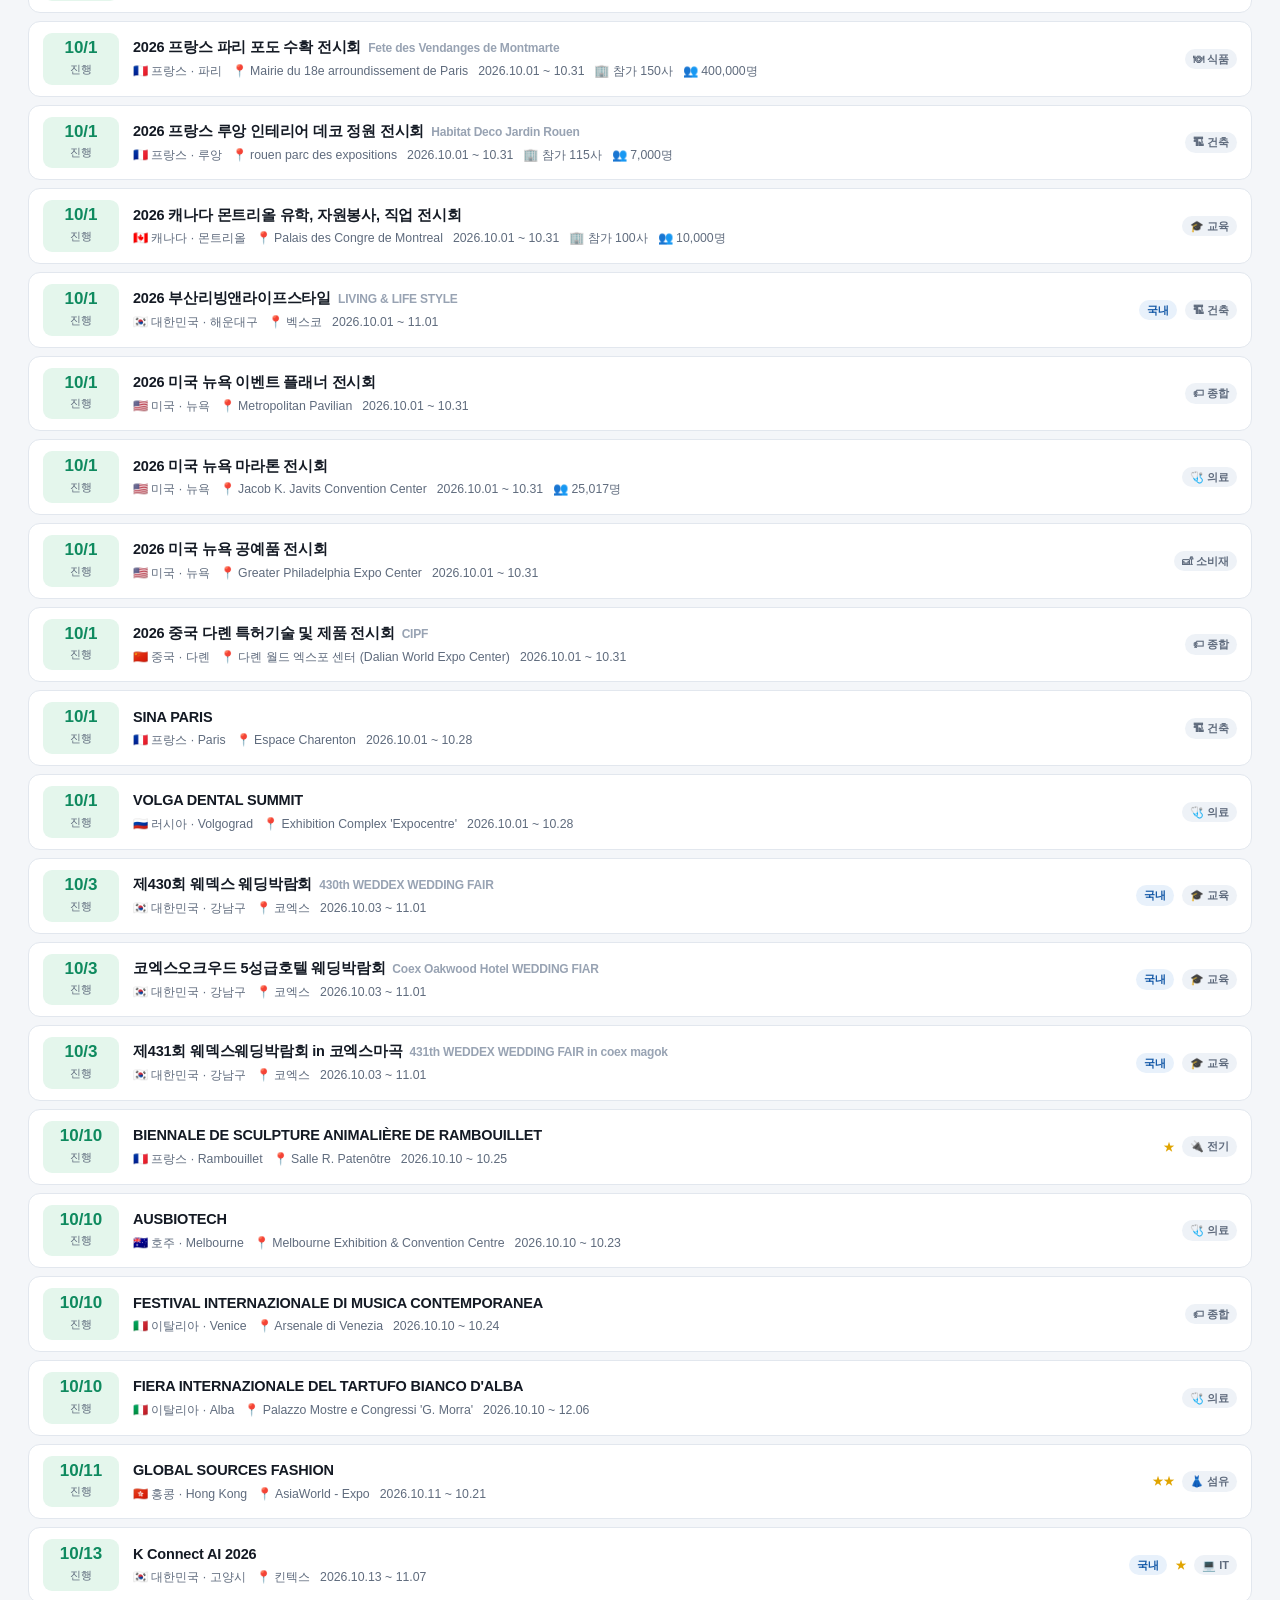
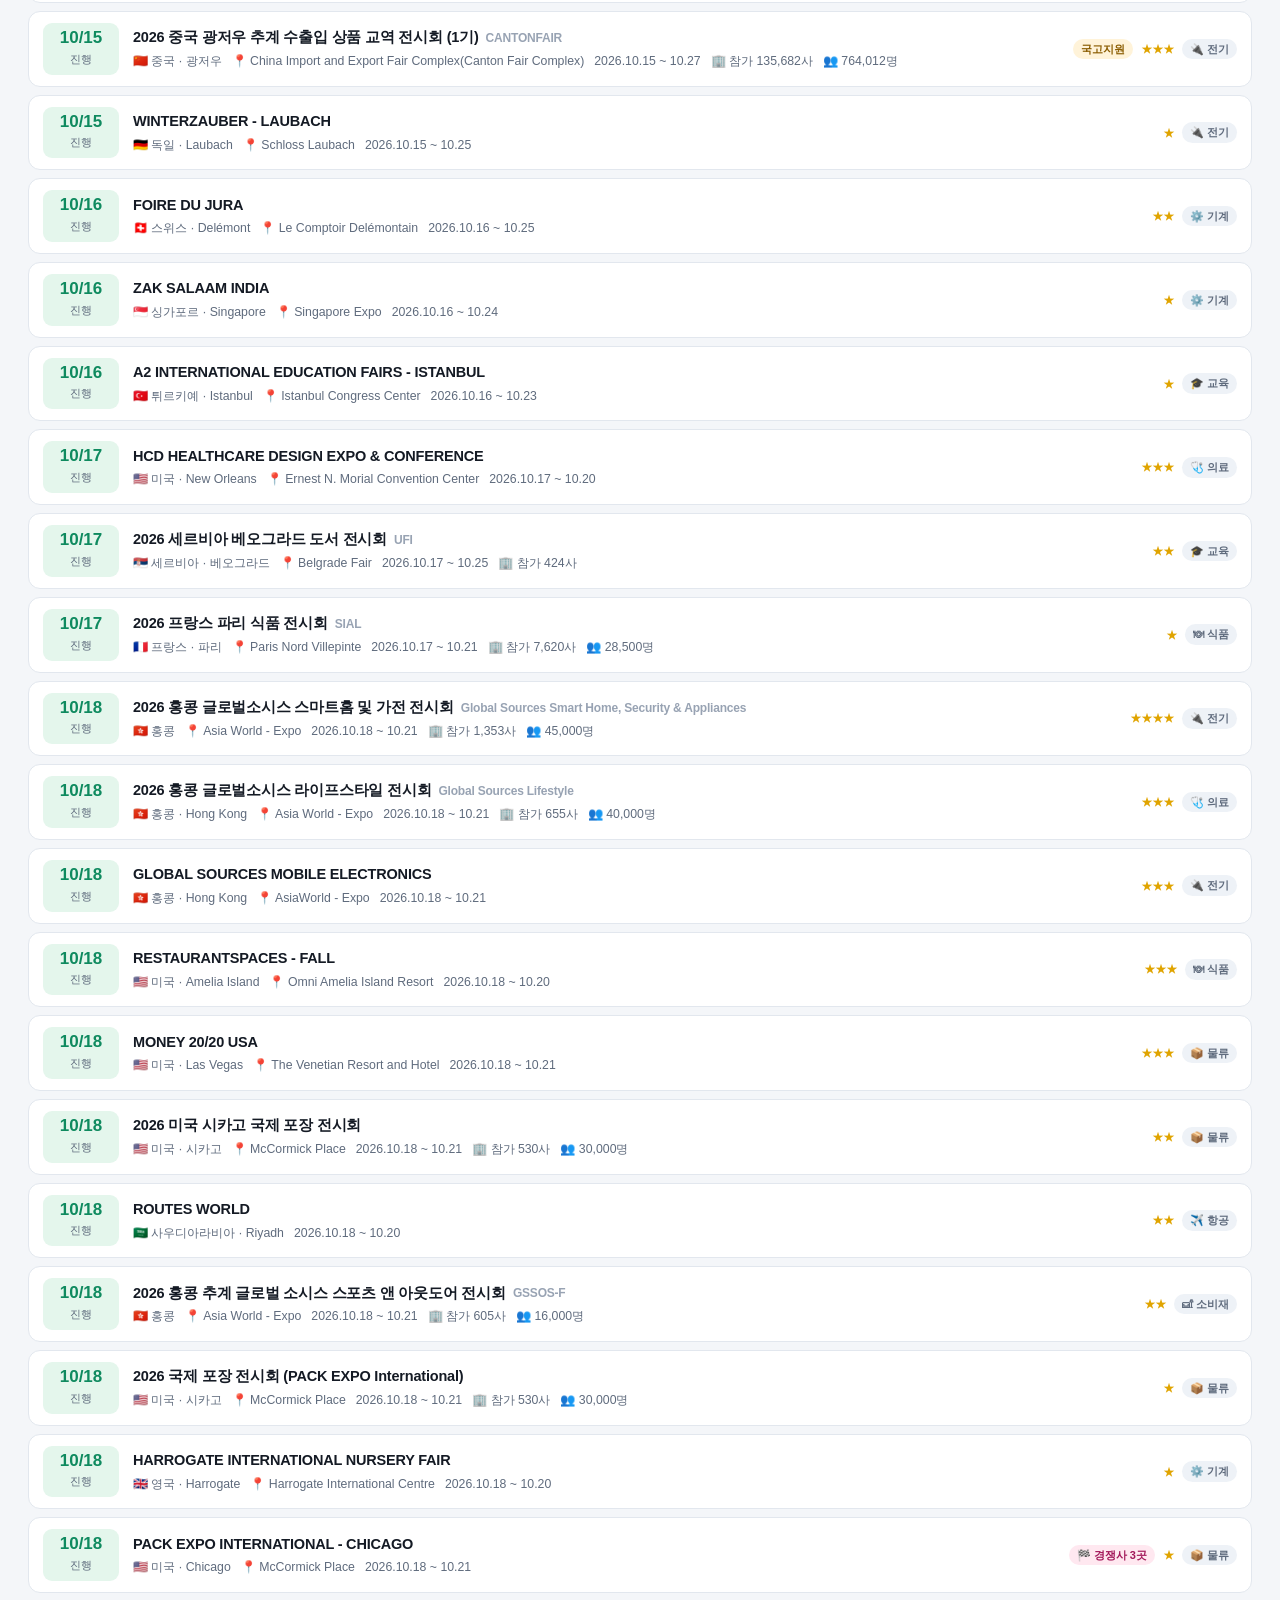
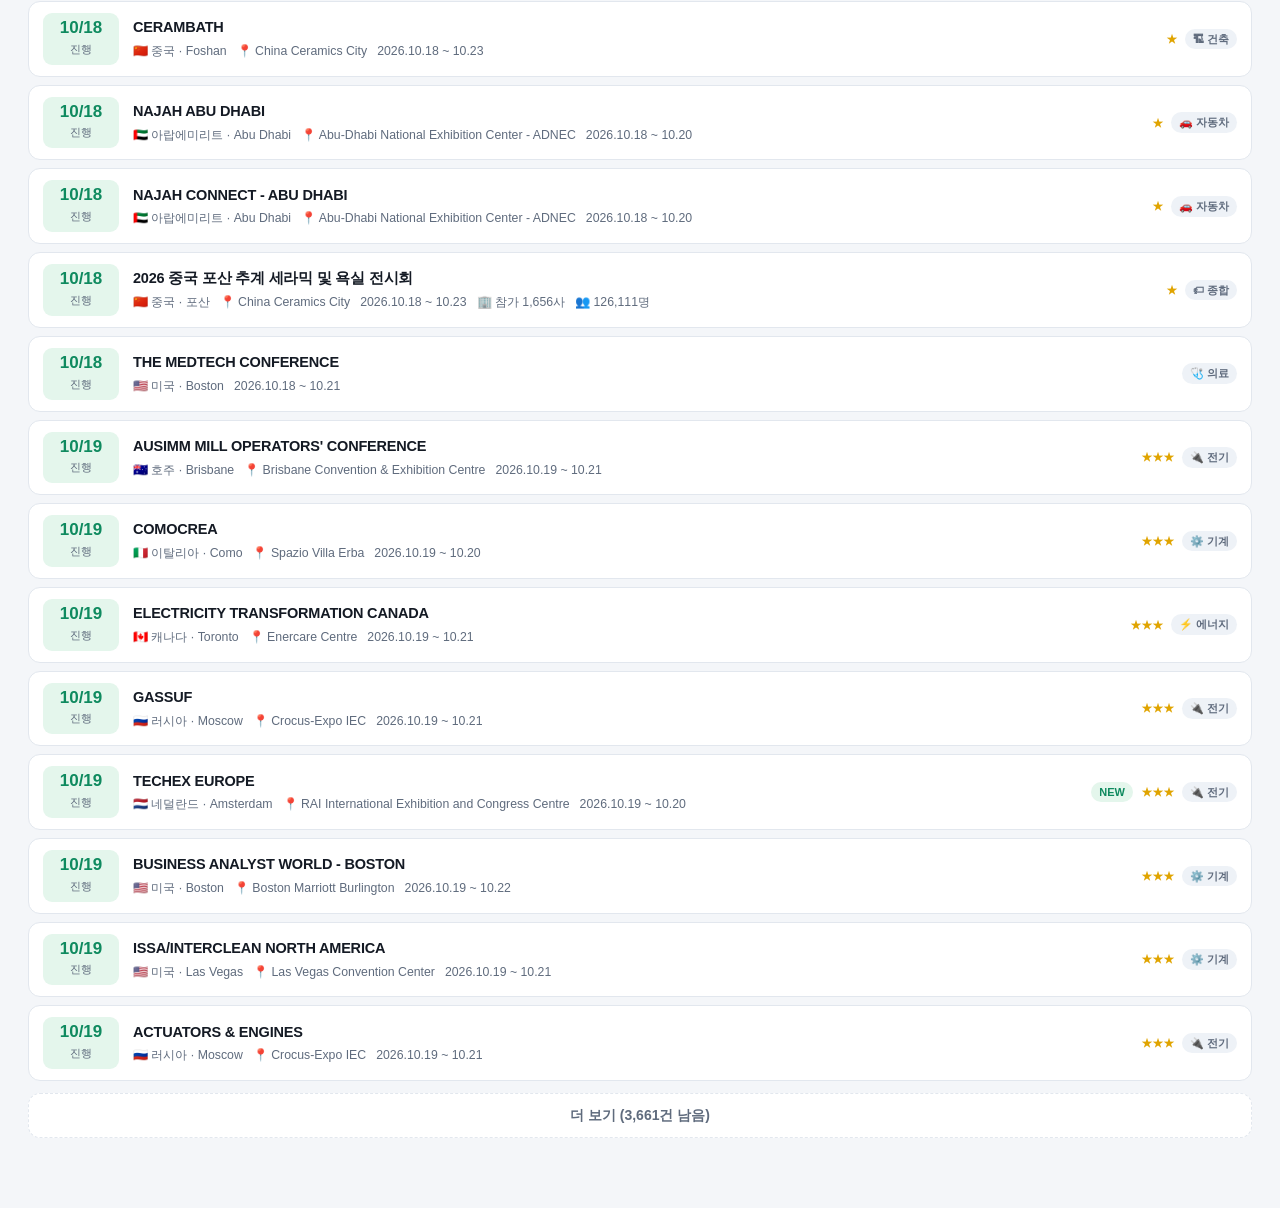
==== commit 529531ef: "데이터 갱신 2026-10-20" ====
--- a/index.html
+++ b/index.html
@@ -4,7 +4,7 @@
 <meta charset="utf-8">
 <meta name="viewport" content="width=device-width,initial-scale=1">
 <title>전시회·박람회 레이더</title>
-<link rel="stylesheet" href="styles.css?v=202610190901">
+<link rel="stylesheet" href="styles.css?v=202610200854">
 </head>
 <body>
 <header>
@@ -45,8 +45,8 @@
 <aside class="drawer" id="drawer"></aside>
 <div class="maptip" id="maptip" hidden></div>
 
-<script src="app-data.js?v=202610190901"></script>
-<script src="app-geo.js?v=202610190901"></script>
-<script src="app.js?v=202610190901"></script>
+<script src="app-data.js?v=202610200854"></script>
+<script src="app-geo.js?v=202610200854"></script>
+<script src="app.js?v=202610200854"></script>
 </body>
 </html>
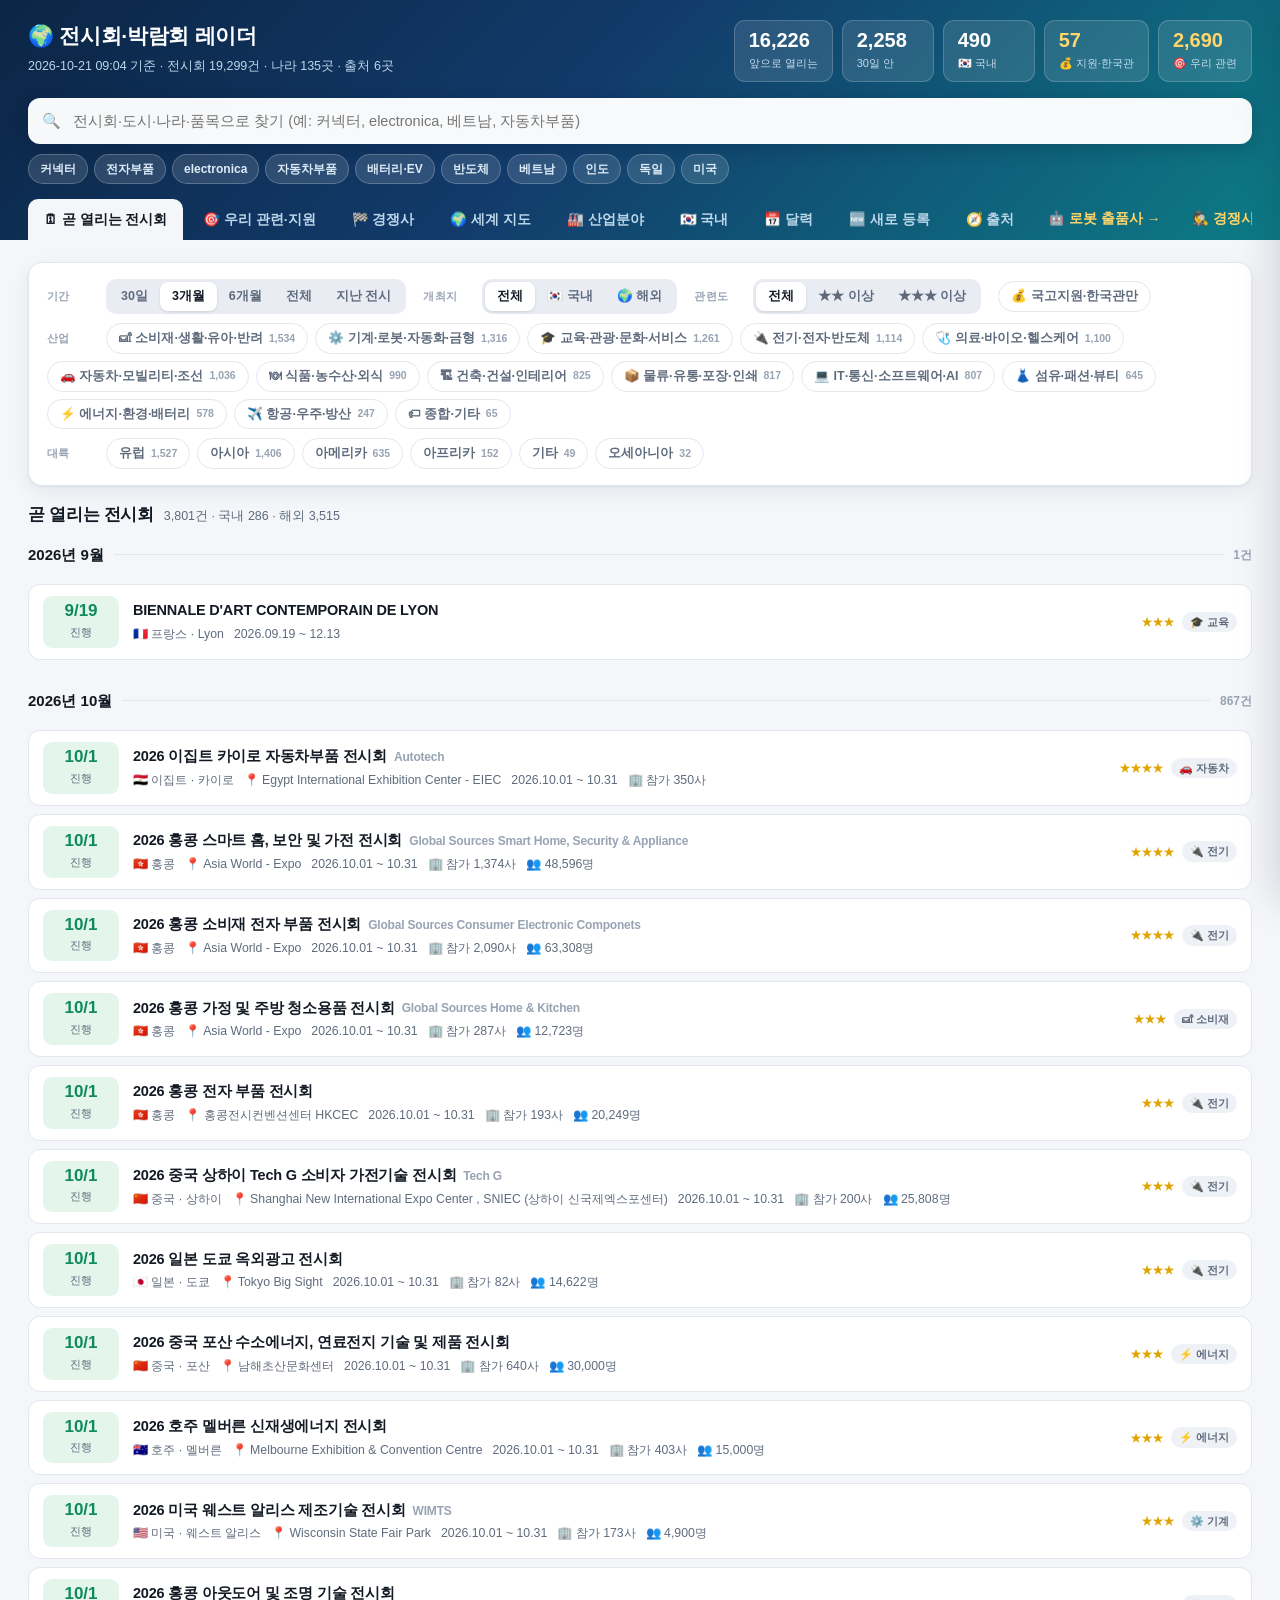
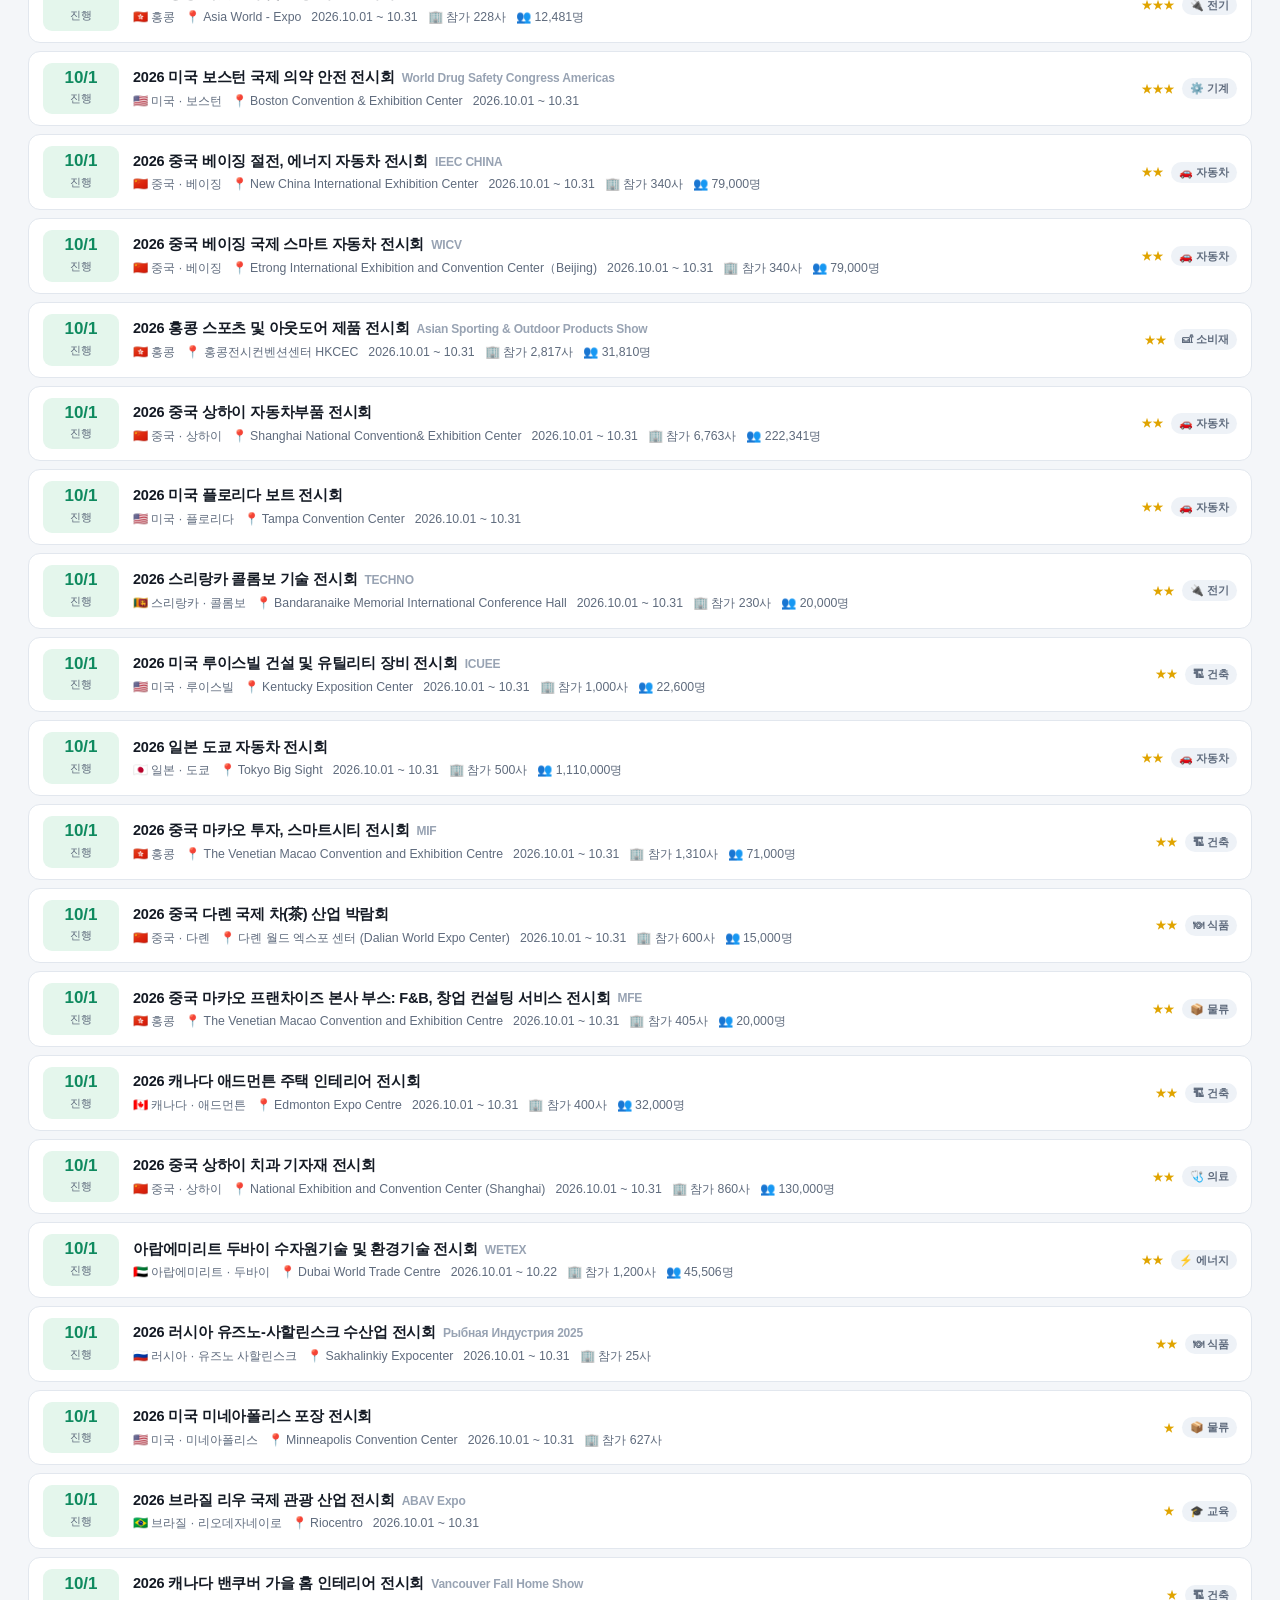
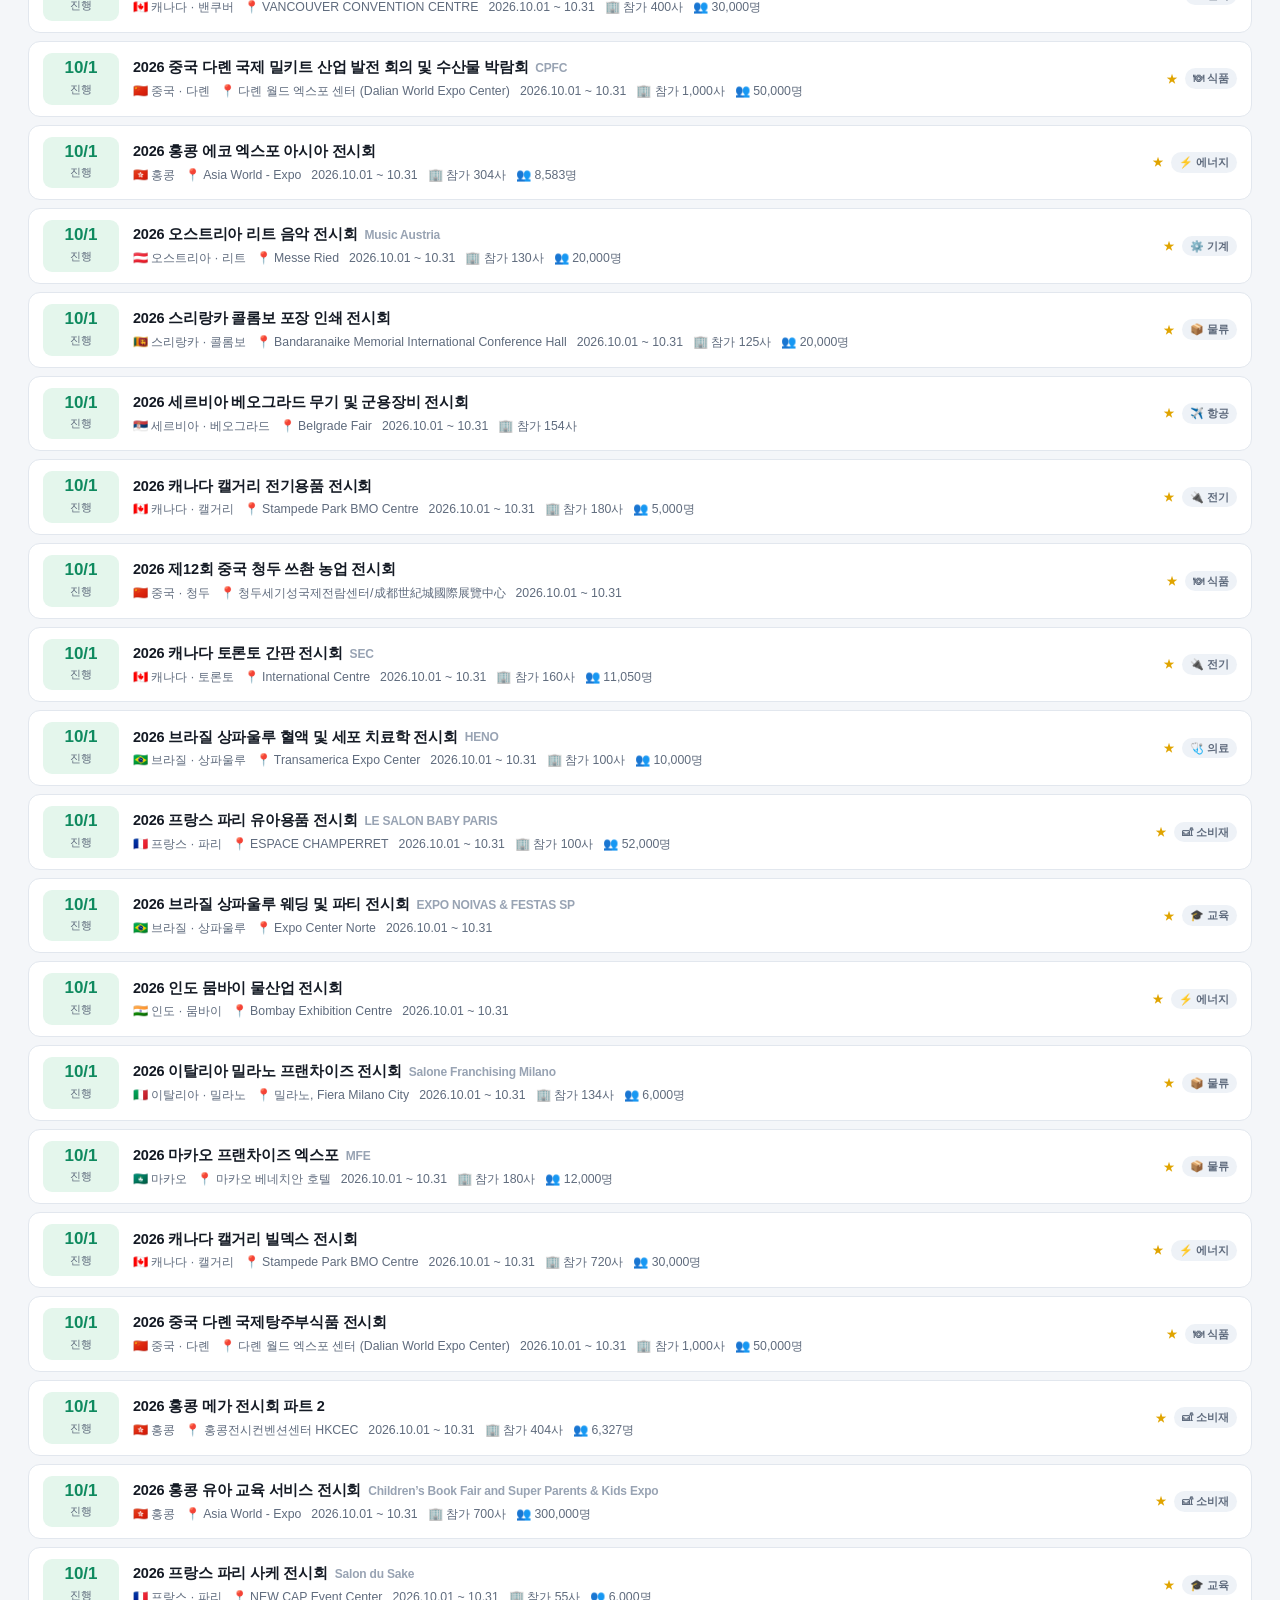
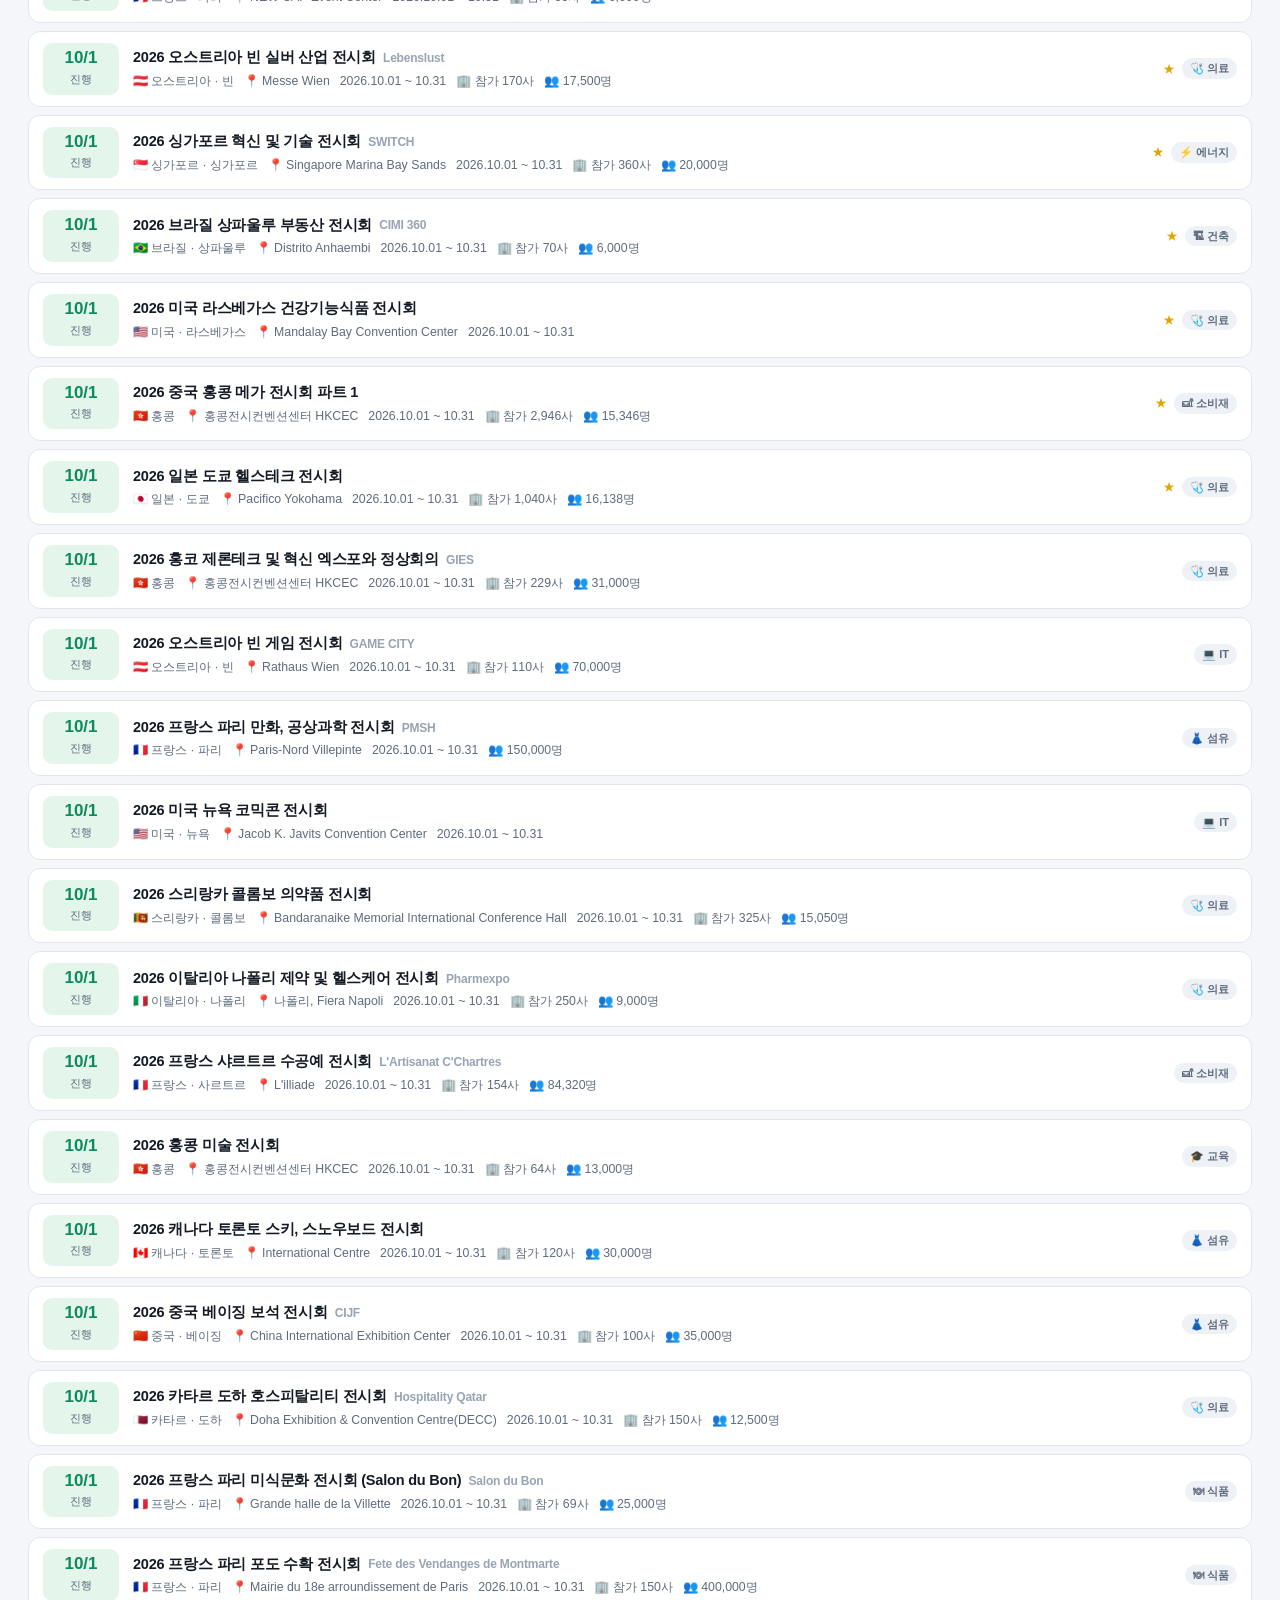
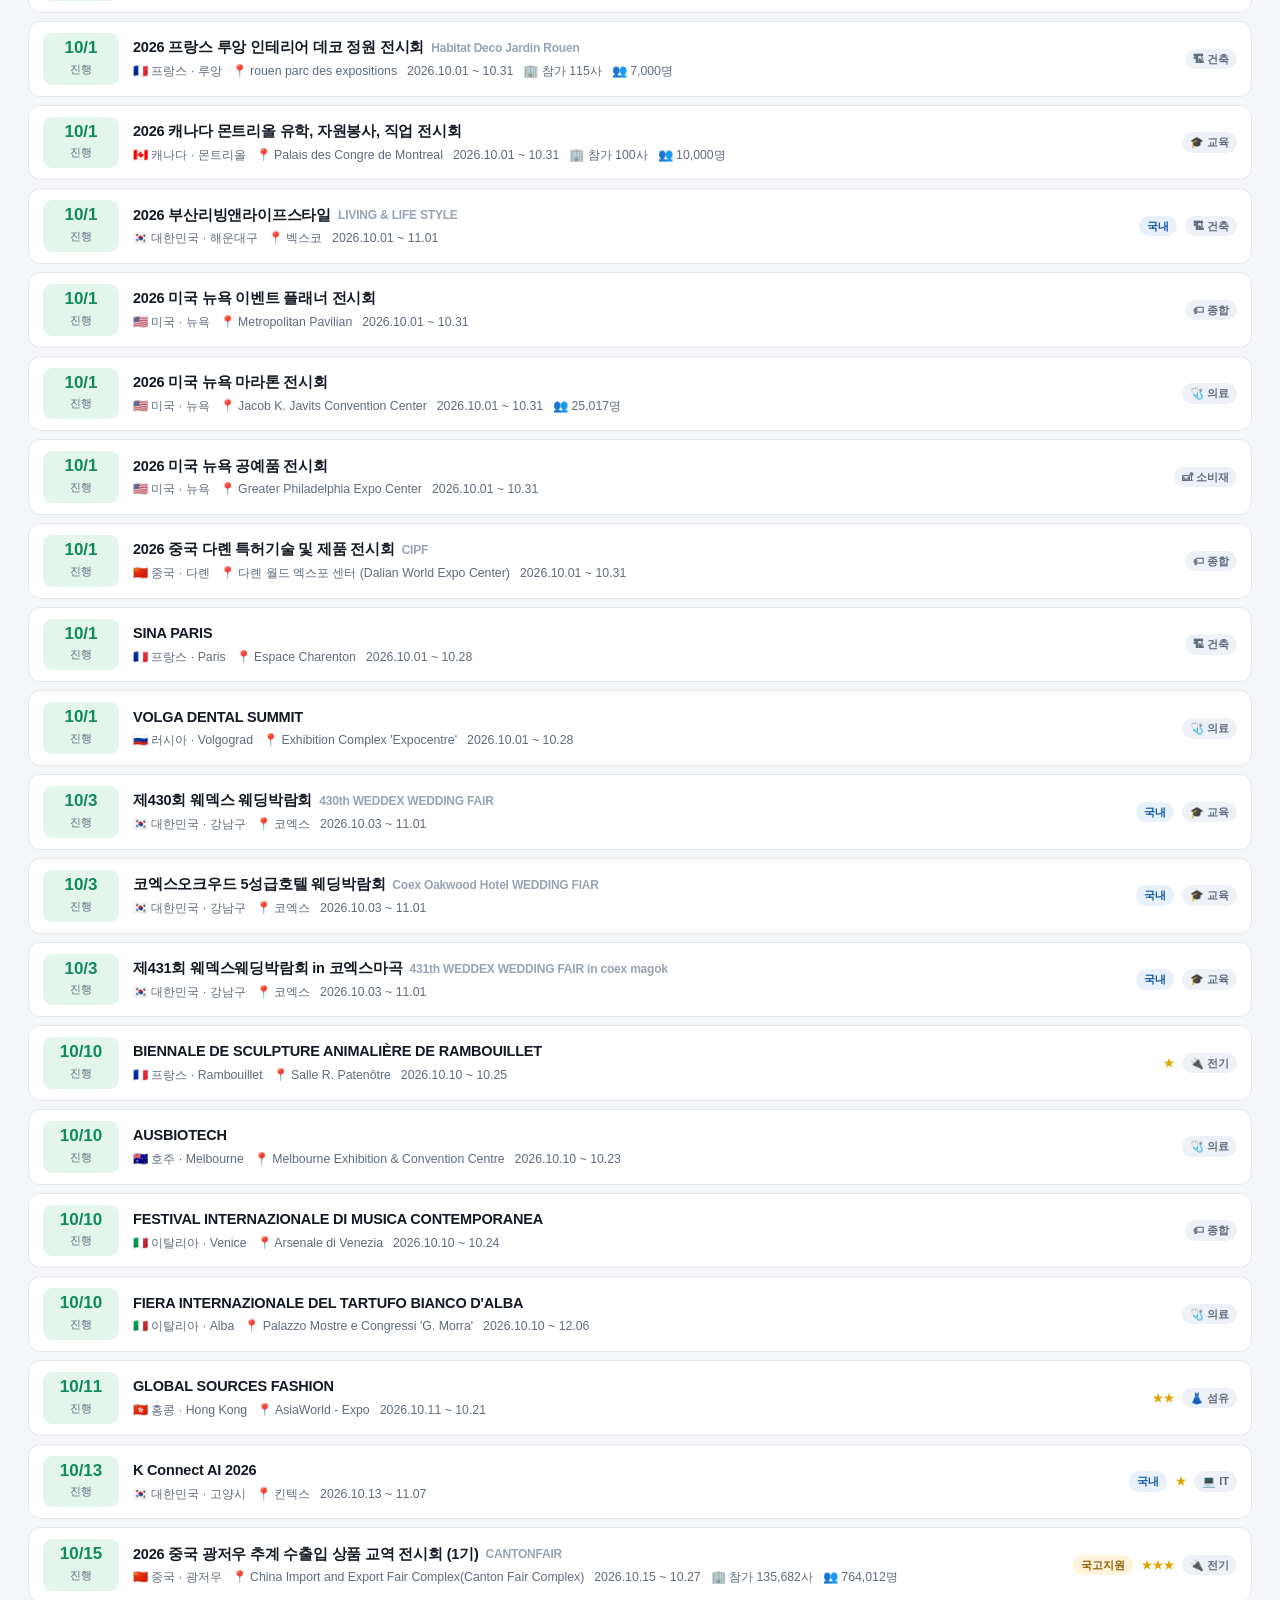
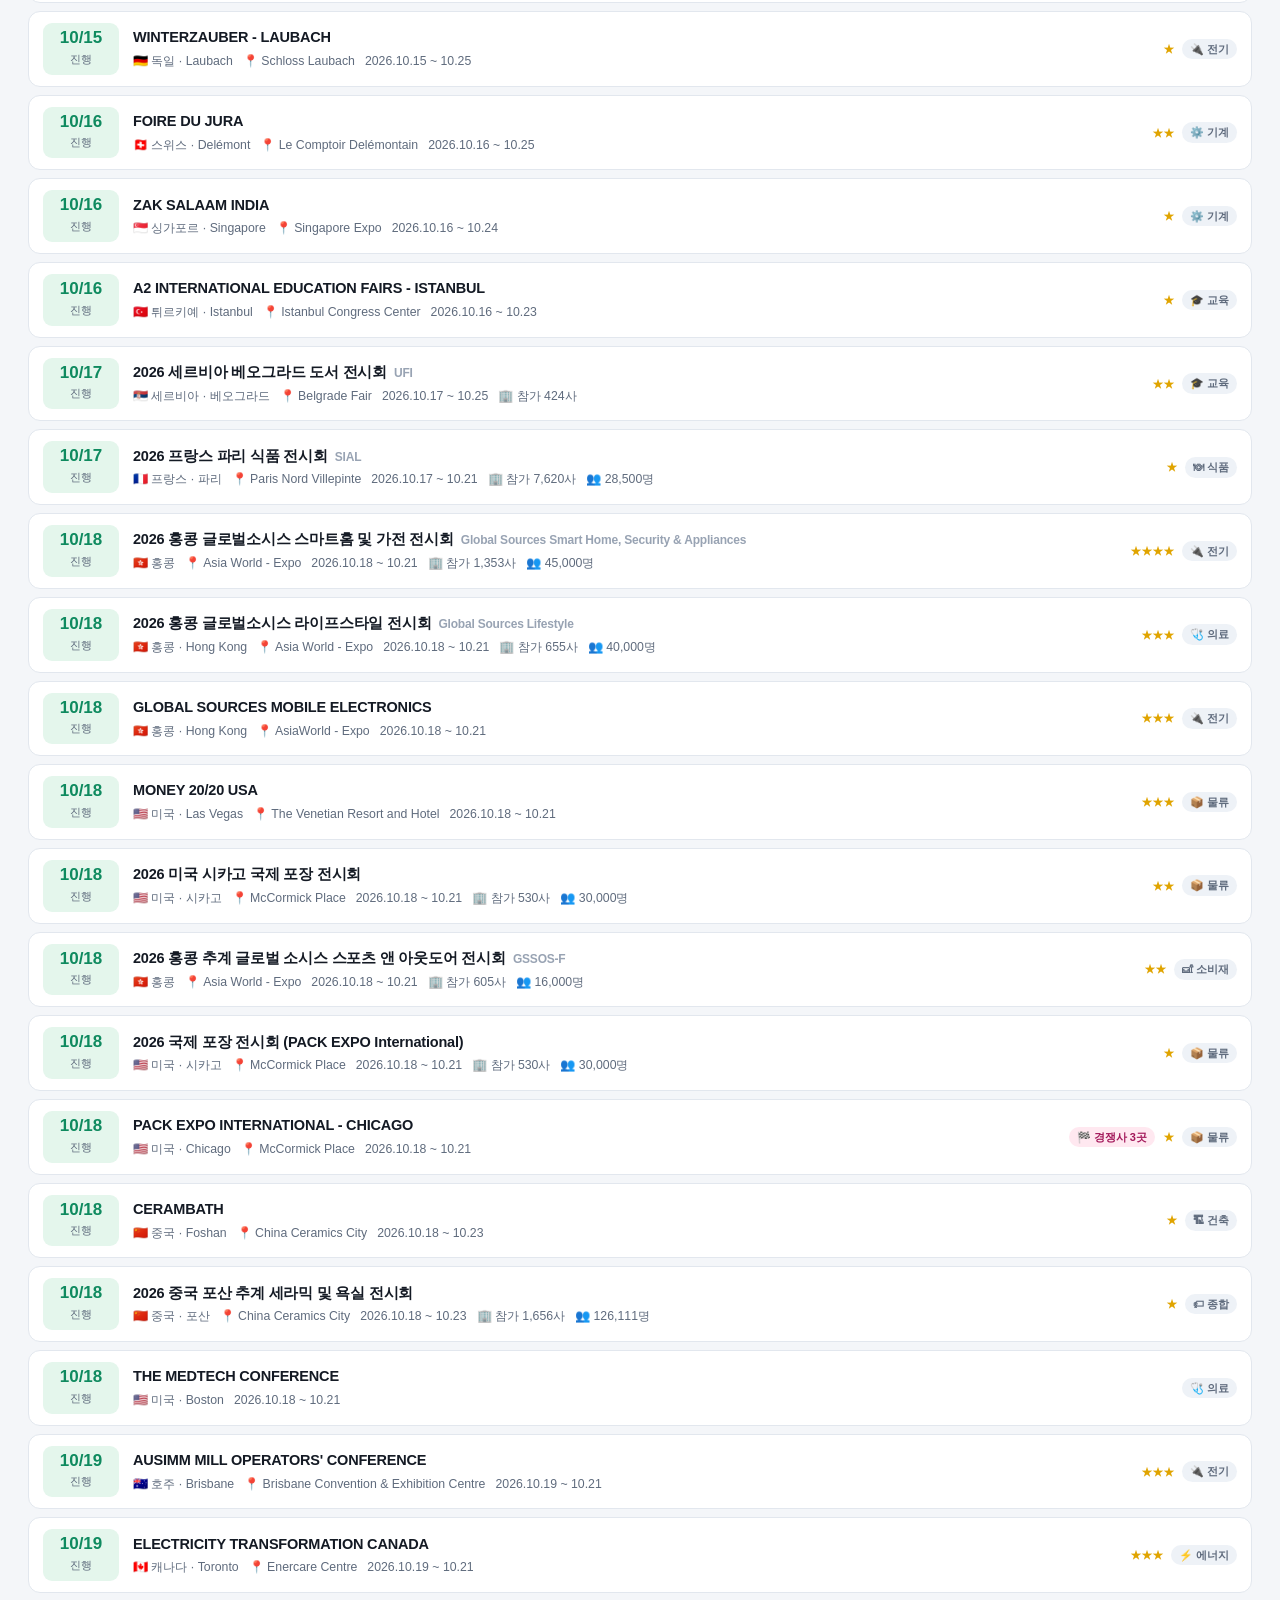
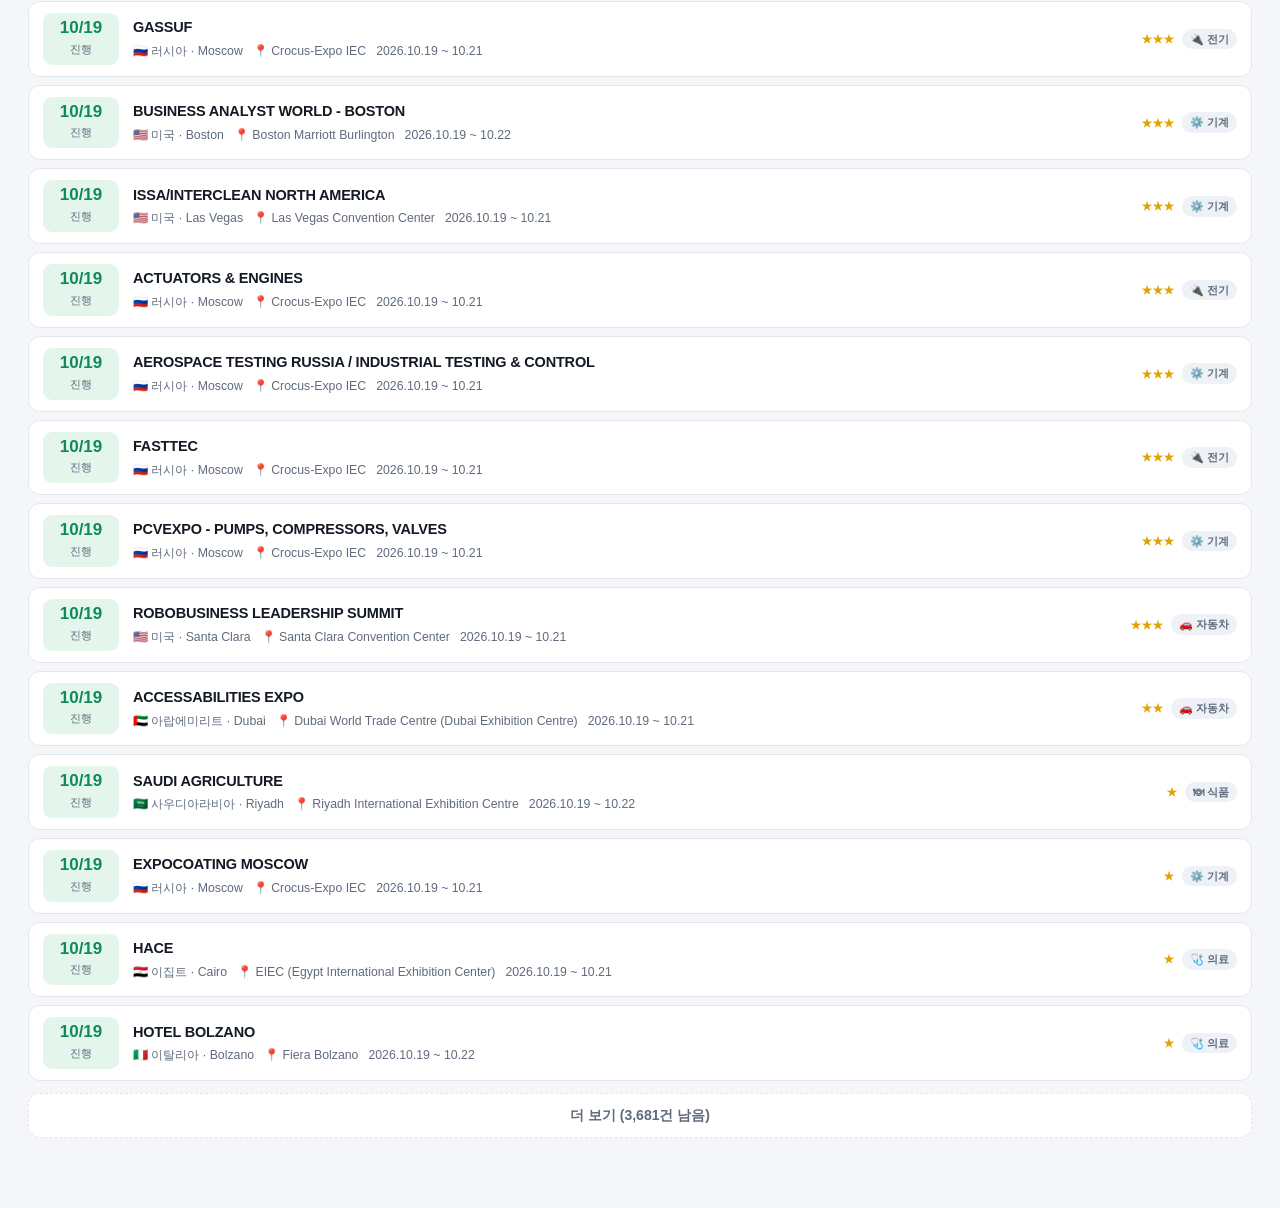
==== commit c259c705: "데이터 갱신 2026-10-21" ====
--- a/index.html
+++ b/index.html
@@ -4,7 +4,7 @@
 <meta charset="utf-8">
 <meta name="viewport" content="width=device-width,initial-scale=1">
 <title>전시회·박람회 레이더</title>
-<link rel="stylesheet" href="styles.css?v=202610200854">
+<link rel="stylesheet" href="styles.css?v=202610210904">
 </head>
 <body>
 <header>
@@ -45,8 +45,8 @@
 <aside class="drawer" id="drawer"></aside>
 <div class="maptip" id="maptip" hidden></div>
 
-<script src="app-data.js?v=202610200854"></script>
-<script src="app-geo.js?v=202610200854"></script>
-<script src="app.js?v=202610200854"></script>
+<script src="app-data.js?v=202610210904"></script>
+<script src="app-geo.js?v=202610210904"></script>
+<script src="app.js?v=202610210904"></script>
 </body>
 </html>
